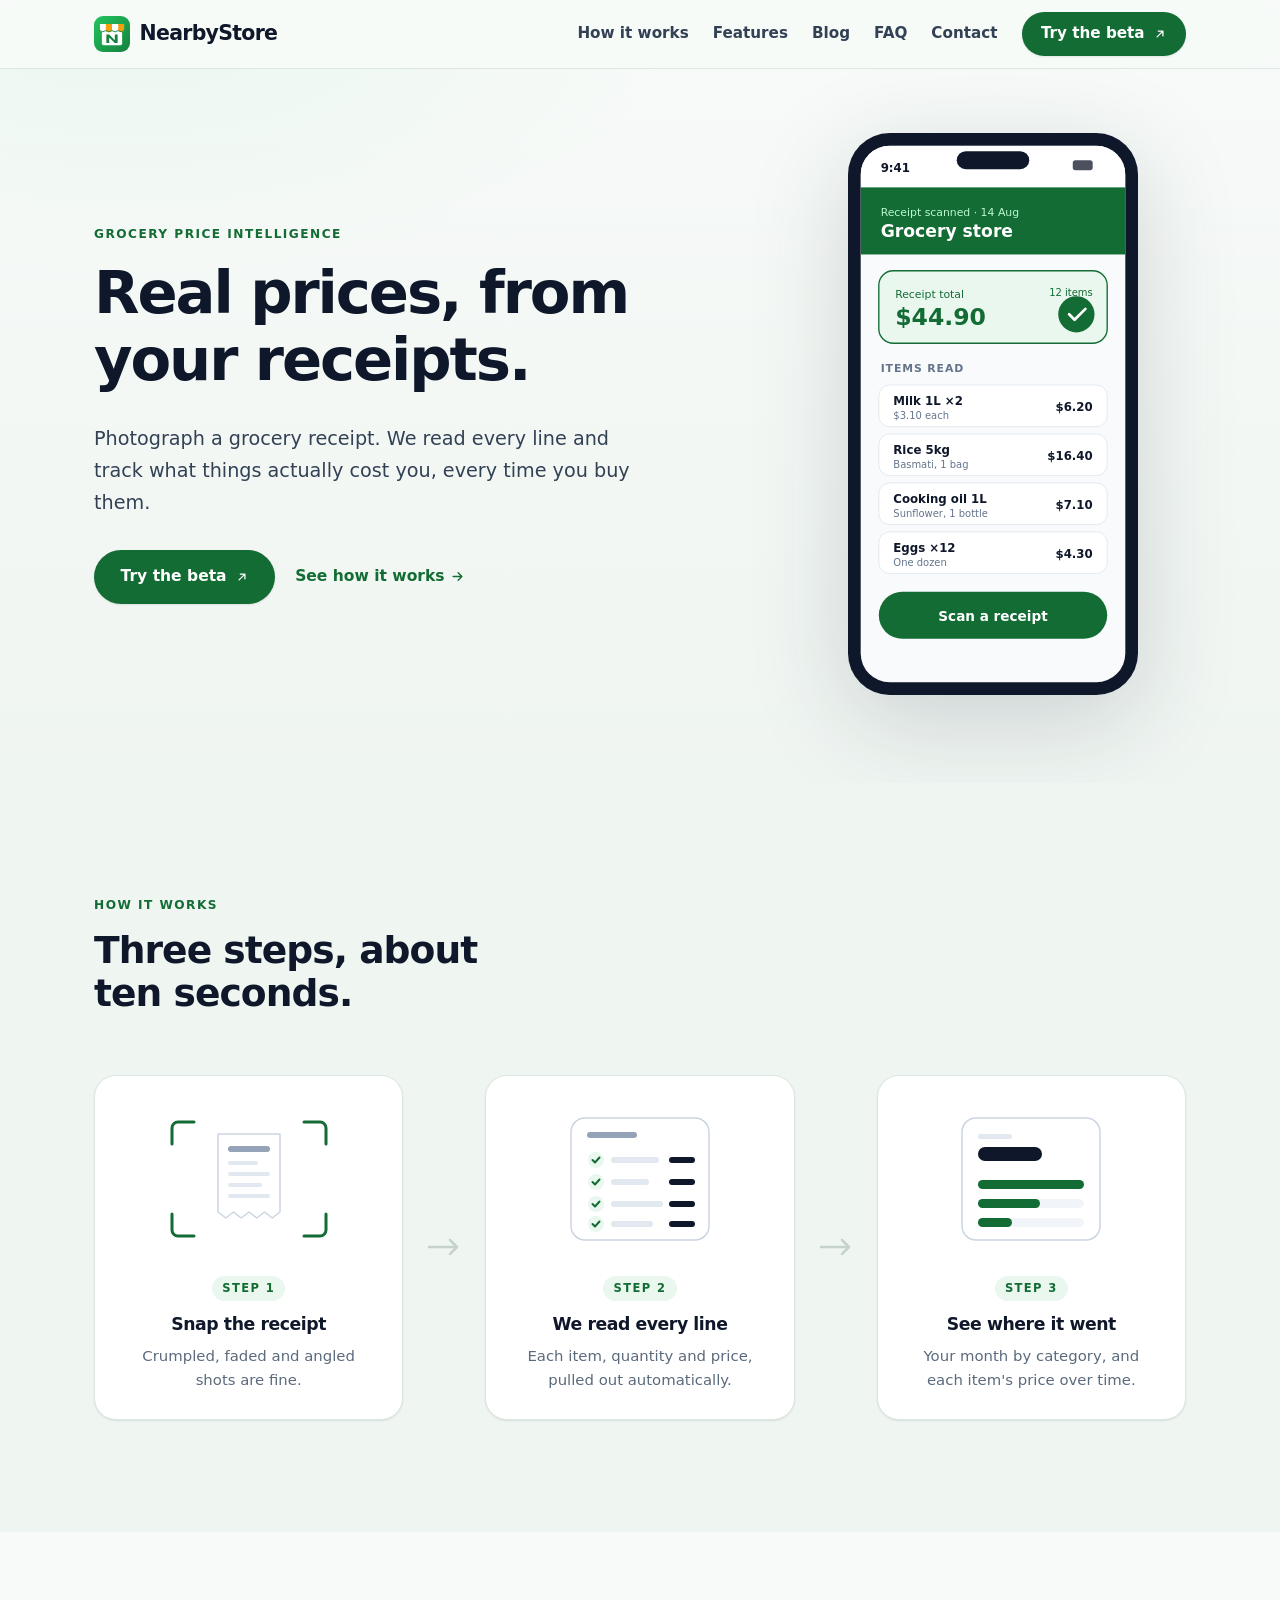
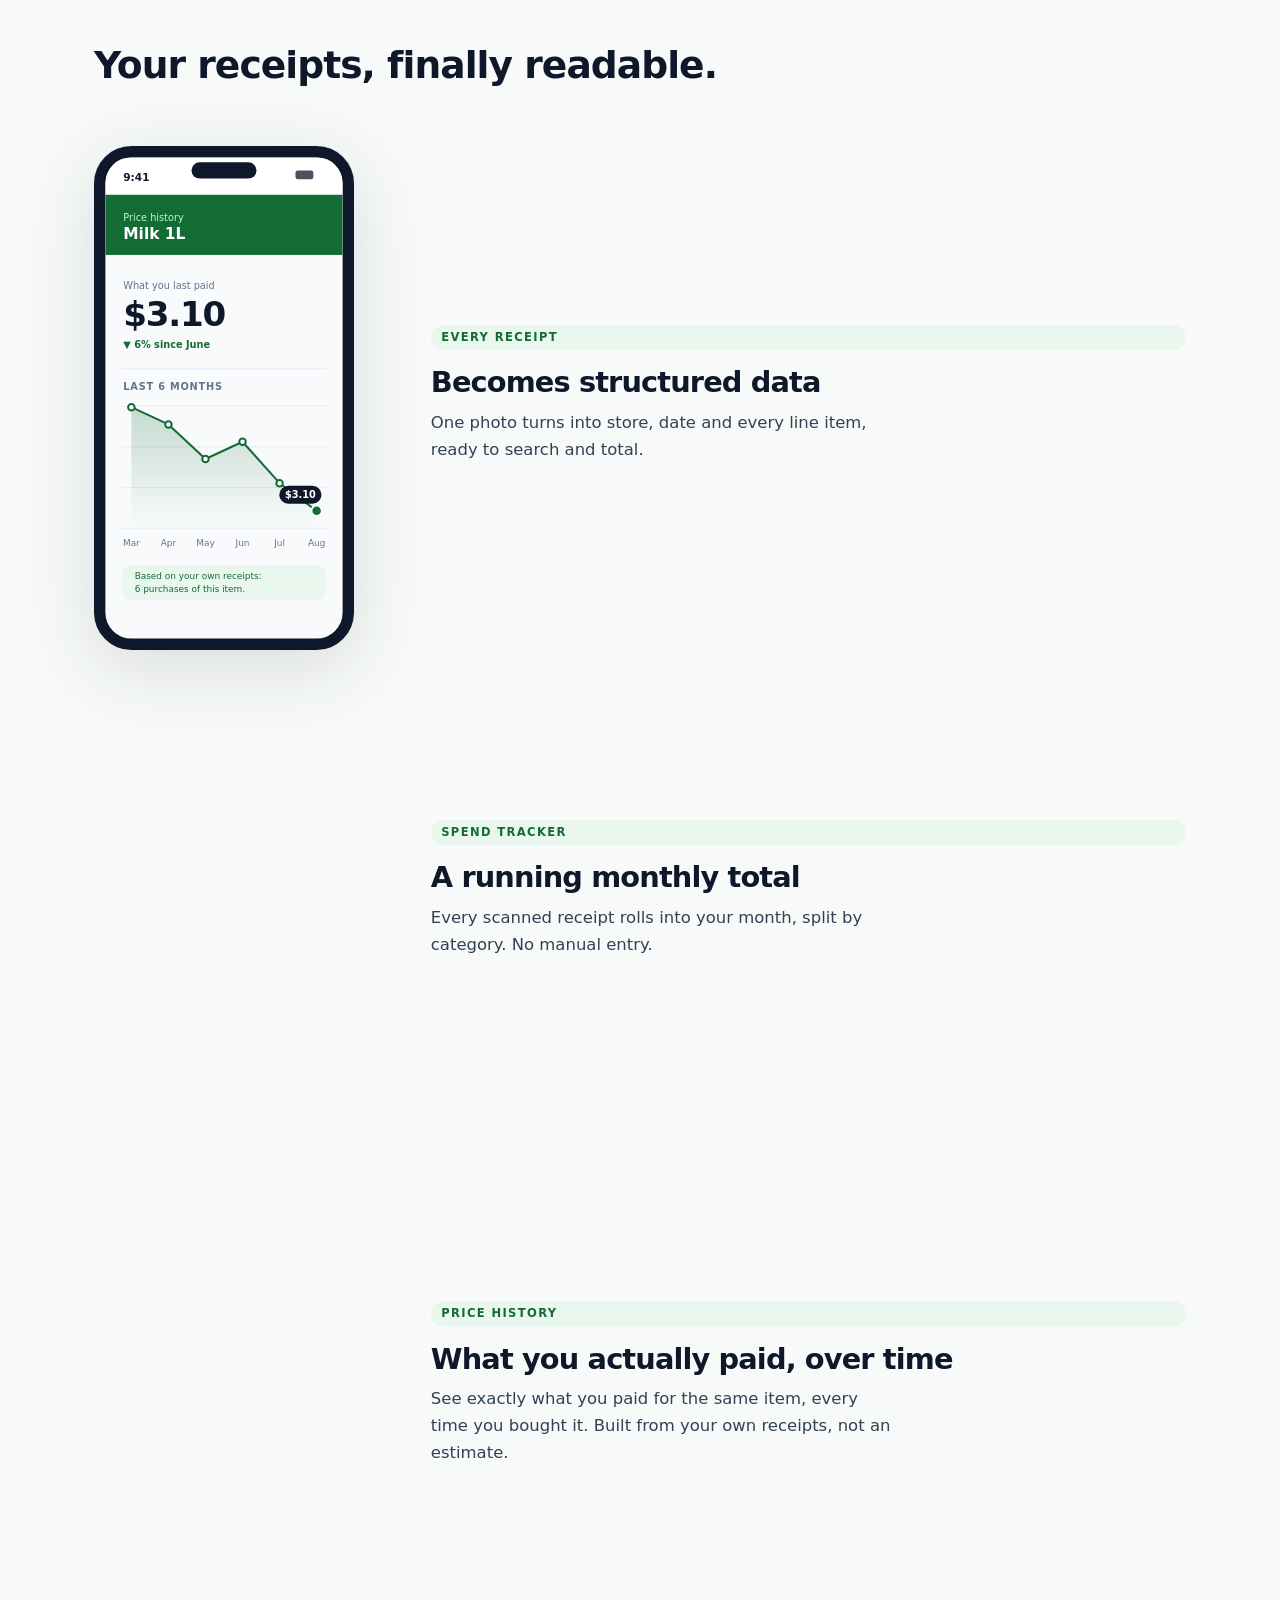
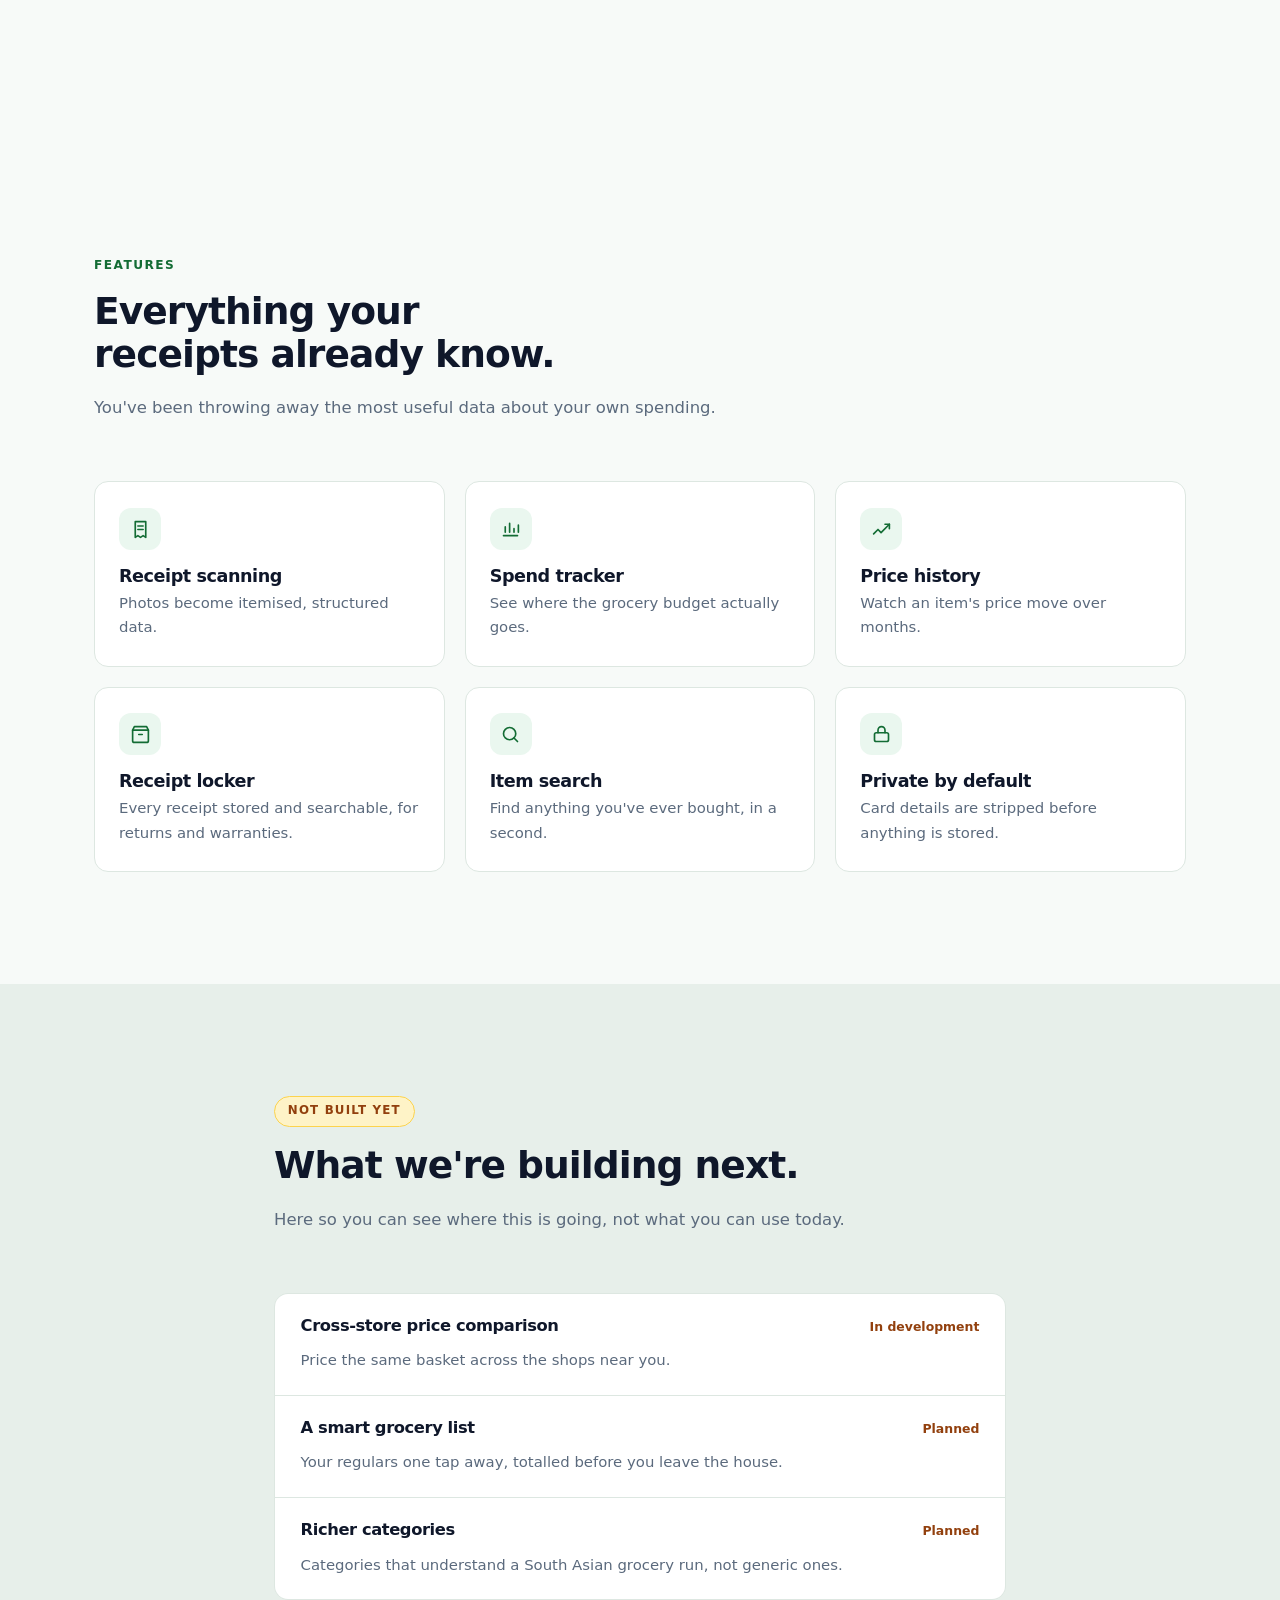
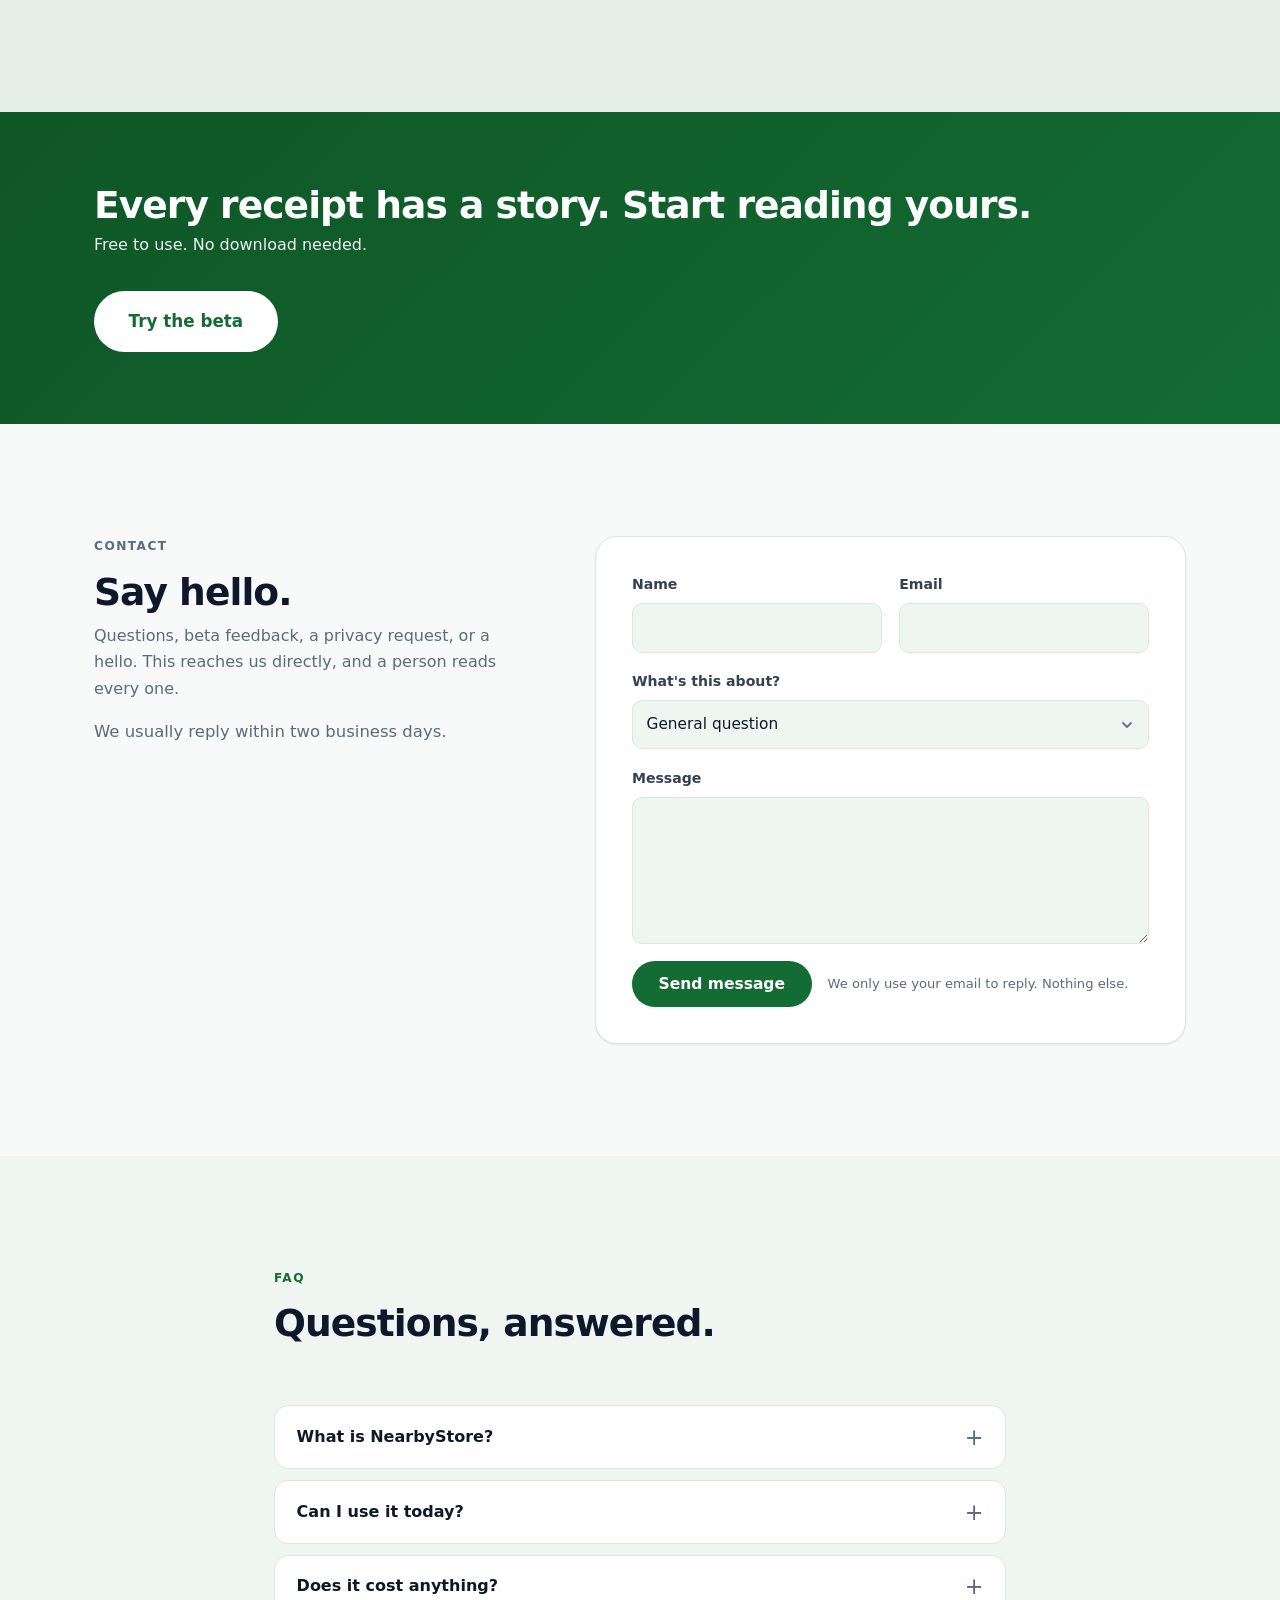
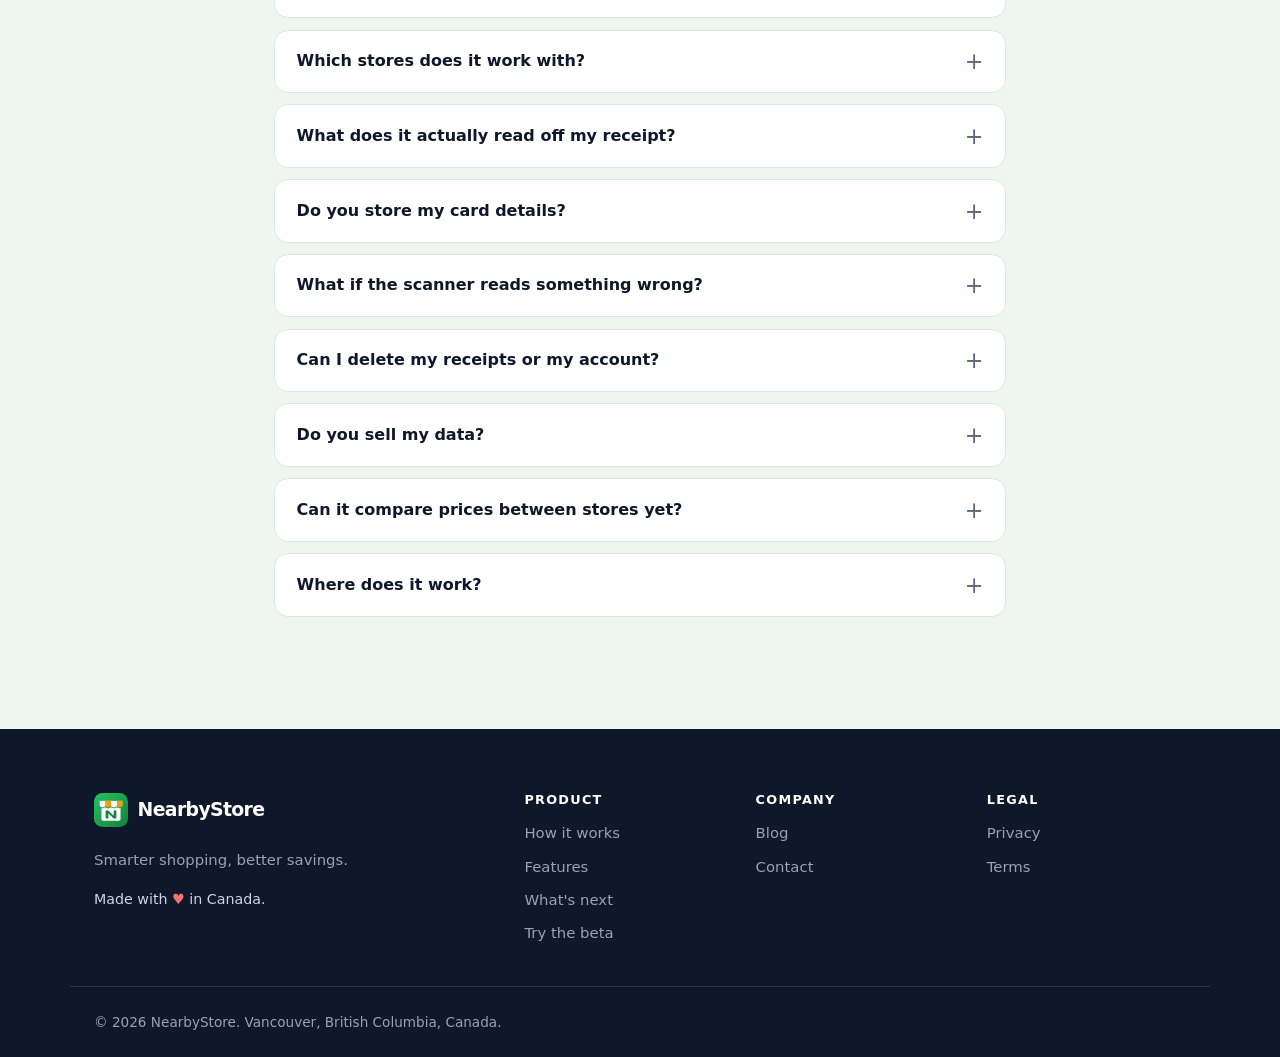
==== index.html @ 083a427d "Pin one screen while captions scroll; refresh copy The showcase section now keeps a single phone scr" ====
<!doctype html>
<html lang="en">
<head>
  <meta charset="utf-8" />
  <meta name="viewport" content="width=device-width, initial-scale=1" />
  <script>document.documentElement.classList.add('js');</script>

  <title>NearbyStore | Stop guessing where your money goes</title>
  <meta name="description" content="Photograph a grocery receipt. NearbyStore reads every line item, tracks what you spend each month, and shows how prices move on the things you buy regularly." />
  <link rel="canonical" href="https://nearbystore.ca/" />
  <meta name="theme-color" content="#136c34" />

  <link rel="icon" href="assets/logo.svg" type="image/svg+xml" />
  <link rel="icon" href="assets/favicon-32.png" sizes="32x32" type="image/png" />
  <link rel="apple-touch-icon" href="assets/apple-touch-icon.png" />

  <meta property="og:site_name" content="NearbyStore" />
  <meta property="og:title" content="NearbyStore | Stop guessing where your money goes" />
  <meta property="og:description" content="Photograph a grocery receipt. NearbyStore reads every line item, tracks what you spend each month, and shows how prices move on the things you buy regularly." />
  <meta property="og:type" content="website" />
  <meta property="og:url" content="https://nearbystore.ca/" />
  <meta property="og:image" content="https://nearbystore.ca/assets/og-image.png" />
  <meta property="og:image:width" content="1200" />
  <meta property="og:image:height" content="630" />
  <meta name="twitter:card" content="summary_large_image" />

  <link rel="stylesheet" href="styles.css" />
  <script src="script.js" defer></script>
</head>
<body>
  <a class="skip-link" href="#main">Skip to content</a>

  <!-- ============ HEADER ============ -->
  <header class="site-header" id="top">
    <div class="wrap header-inner">
      <a class="brand" href="/" aria-label="NearbyStore home">
        <img src="assets/logo.svg" alt="" width="36" height="36" />
        <span class="brand-name">NearbyStore</span>
      </a>

      <button class="nav-toggle" aria-expanded="false" aria-controls="site-nav" aria-label="Open menu">
        <span class="nav-toggle-bar"></span>
        <span class="nav-toggle-bar"></span>
        <span class="nav-toggle-bar"></span>
      </button>

      <nav class="site-nav" id="site-nav" aria-label="Main">
        <a href="#how">How it works</a>
        <a href="#features">Features</a>
        <a href="blog/">Blog</a>
        <a href="#faq">FAQ</a>
        <a href="#contact">Contact</a>
        <a class="btn btn-sm btn-primary nav-cta" href="https://app.nearbystore.ca/" target="_blank" rel="noopener">
          Try the beta
          <svg viewBox="0 0 24 24" aria-hidden="true" width="14" height="14"><path fill="none" stroke="currentColor" stroke-width="2.2" stroke-linecap="round" stroke-linejoin="round" d="M7 17 17 7M9 7h8v8"/></svg>
        </a>
      </nav>
    </div>
  </header>

  <main id="main">

    <!-- ============ HERO ============ -->
    <section class="hero">
      <div class="wrap hero-inner">
        <div class="hero-copy reveal">
          <p class="eyebrow">Grocery price intelligence</p>
          <h1>Real prices, from your receipts.</h1>
          <p class="lede">
            Photograph a grocery receipt. We read every line and track what
            things actually cost you, every time you buy them.
          </p>

          <div class="hero-actions">
            <a class="btn btn-primary" href="https://app.nearbystore.ca/" target="_blank" rel="noopener">
              Try the beta
              <svg viewBox="0 0 24 24" aria-hidden="true" width="14" height="14"><path fill="none" stroke="currentColor" stroke-width="2.2" stroke-linecap="round" stroke-linejoin="round" d="M7 17 17 7M9 7h8v8"/></svg>
            </a>
            <a class="link-arrow" href="#how">
              See how it works
              <svg viewBox="0 0 24 24" aria-hidden="true" width="15" height="15"><path fill="none" stroke="currentColor" stroke-width="2.2" stroke-linecap="round" stroke-linejoin="round" d="M5 12h14m-6-6 6 6-6 6"/></svg>
            </a>
          </div>
        </div>

        <div class="hero-art reveal">
          <img src="assets/app-preview.svg" alt="The NearbyStore app showing a scanned receipt broken into individual line items" width="320" height="620" />
        </div>
      </div>
    </section>

    <!-- ============ HOW IT WORKS: visual flow ============
         The diagram is decorative; the same three steps are repeated as a
         real list beneath it so nothing is locked inside the SVG. -->
    <section class="how" id="how" aria-labelledby="how-title">
      <div class="wrap">
        <div class="section-head reveal">
          <p class="eyebrow">How it works</p>
          <h2 id="how-title">Three steps, about ten seconds.</h2>
        </div>

        <div class="flow reveal">
          <div class="flow-stage">
            <div class="flow-figure">
              <svg viewBox="0 0 190 150" aria-hidden="true">
                <!-- camera viewfinder brackets -->
                <g fill="none" stroke="#136c34" stroke-width="3" stroke-linecap="round">
                  <path d="M18 40V24a6 6 0 0 1 6-6h16"/>
                  <path d="M150 18h16a6 6 0 0 1 6 6v16"/>
                  <path d="M172 110v16a6 6 0 0 1-6 6h-16"/>
                  <path d="M40 132H24a6 6 0 0 1-6-6v-16"/>
                </g>
                <!-- receipt slip with a torn bottom edge -->
                <path d="M64 30h62v78l-7.75 6-7.75-6-7.75 6-7.75-6-7.75 6-7.75-6-7.75 6-7.75-6z"
                      fill="#fff" stroke="#cbd5e1" stroke-width="1.5" stroke-linejoin="round"/>
                <rect x="74" y="42" width="42" height="6" rx="3" fill="#94a3b8"/>
                <g fill="#e2e8f0">
                  <rect x="74" y="57" width="30" height="4" rx="2"/>
                  <rect x="74" y="68" width="42" height="4" rx="2"/>
                  <rect x="74" y="79" width="34" height="4" rx="2"/>
                  <rect x="74" y="90" width="42" height="4" rx="2"/>
                </g>
              </svg>
            </div>
            <span class="flow-step">Step 1</span>
            <h3>Snap the receipt</h3>
            <p>Crumpled, faded and angled shots are fine.</p>
          </div>

          <div class="flow-arrow" aria-hidden="true">
            <svg viewBox="0 0 34 20"><path d="M2 10h28m-7-7 7 7-7 7" fill="none" stroke="currentColor" stroke-width="2.5" stroke-linecap="round" stroke-linejoin="round"/></svg>
          </div>

          <div class="flow-stage">
            <div class="flow-figure">
              <svg viewBox="0 0 190 150" aria-hidden="true">
                <rect x="26" y="14" width="138" height="122" rx="14" fill="#fff" stroke="#cbd5e1" stroke-width="1.5"/>
                <rect x="42" y="28" width="50" height="6" rx="3" fill="#94a3b8"/>
                <g>
                  <circle cx="51" cy="56" r="8" fill="#eaf7ef"/>
                  <path d="M47.5 56l2.5 2.5 4.5-5" fill="none" stroke="#136c34" stroke-width="2" stroke-linecap="round" stroke-linejoin="round"/>
                  <rect x="66" y="53" width="48" height="6" rx="3" fill="#e2e8f0"/>
                  <rect x="124" y="53" width="26" height="6" rx="3" fill="#0f172a"/>

                  <circle cx="51" cy="78" r="8" fill="#eaf7ef"/>
                  <path d="M47.5 78l2.5 2.5 4.5-5" fill="none" stroke="#136c34" stroke-width="2" stroke-linecap="round" stroke-linejoin="round"/>
                  <rect x="66" y="75" width="38" height="6" rx="3" fill="#e2e8f0"/>
                  <rect x="124" y="75" width="26" height="6" rx="3" fill="#0f172a"/>

                  <circle cx="51" cy="100" r="8" fill="#eaf7ef"/>
                  <path d="M47.5 100l2.5 2.5 4.5-5" fill="none" stroke="#136c34" stroke-width="2" stroke-linecap="round" stroke-linejoin="round"/>
                  <rect x="66" y="97" width="52" height="6" rx="3" fill="#e2e8f0"/>
                  <rect x="124" y="97" width="26" height="6" rx="3" fill="#0f172a"/>

                  <circle cx="51" cy="120" r="8" fill="#eaf7ef"/>
                  <path d="M47.5 120l2.5 2.5 4.5-5" fill="none" stroke="#136c34" stroke-width="2" stroke-linecap="round" stroke-linejoin="round"/>
                  <rect x="66" y="117" width="42" height="6" rx="3" fill="#e2e8f0"/>
                  <rect x="124" y="117" width="26" height="6" rx="3" fill="#0f172a"/>
                </g>
              </svg>
            </div>
            <span class="flow-step">Step 2</span>
            <h3>We read every line</h3>
            <p>Each item, quantity and price, pulled out automatically.</p>
          </div>

          <div class="flow-arrow" aria-hidden="true">
            <svg viewBox="0 0 34 20"><path d="M2 10h28m-7-7 7 7-7 7" fill="none" stroke="currentColor" stroke-width="2.5" stroke-linecap="round" stroke-linejoin="round"/></svg>
          </div>

          <div class="flow-stage">
            <div class="flow-figure">
              <svg viewBox="0 0 190 150" aria-hidden="true">
                <rect x="26" y="14" width="138" height="122" rx="14" fill="#fff" stroke="#cbd5e1" stroke-width="1.5"/>
                <rect x="42" y="30" width="34" height="5" rx="2.5" fill="#e2e8f0"/>
                <rect x="42" y="43" width="64" height="14" rx="7" fill="#0f172a"/>
                <g>
                  <rect x="42" y="76" width="106" height="9" rx="4.5" fill="#f1f5f9"/>
                  <rect x="42" y="76" width="106" height="9" rx="4.5" fill="#136c34"/>
                  <rect x="42" y="95" width="106" height="9" rx="4.5" fill="#f1f5f9"/>
                  <rect x="42" y="95" width="62" height="9" rx="4.5" fill="#136c34"/>
                  <rect x="42" y="114" width="106" height="9" rx="4.5" fill="#f1f5f9"/>
                  <rect x="42" y="114" width="34" height="9" rx="4.5" fill="#136c34"/>
                </g>
              </svg>
            </div>
            <span class="flow-step">Step 3</span>
            <h3>See where it went</h3>
            <p>Your month by category, and each item's price over time.</p>
          </div>
        </div>
      </div>
    </section>

    <!-- ============ SHOWCASE: pinned-screen scroll ============
         What the app does today. Anything not yet built lives in
         "What we're building next", never here. -->
    <section class="showcase" aria-labelledby="showcase-title">
      <div class="wrap">
        <div class="section-head reveal">
          <h2 id="showcase-title">Your receipts, finally readable.</h2>
        </div>

        <!-- One screen stays pinned (left on desktop, top on mobile — never
             alternating sides) while these three captions scroll past it;
             script.js crossfades the matching image in .showcase-frame as
             each step crosses the middle of the viewport. That frame is
             purely decorative duplication (aria-hidden, images empty-alt)
             and stays display:none until JS proves it can run the
             crossfade — every image's real, accessible copy lives inline
             in its own .showcase-step below, so the section is complete
             on its own with no script at all. -->
        <div class="showcase-scroller">
          <div class="showcase-sticky" aria-hidden="true">
            <div class="showcase-frame">
              <img class="showcase-img is-active" data-key="scan" src="assets/app-preview.svg" alt="" width="320" height="620" />
              <img class="showcase-img" data-key="spend" src="assets/spend-tracker.svg" alt="" width="320" height="620" />
              <img class="showcase-img" data-key="price" src="assets/price-history.svg" alt="" width="320" height="620" />
            </div>
          </div>

          <div class="showcase-steps">
            <div class="showcase-step reveal" data-key="scan">
              <img class="showcase-step-img" src="assets/app-preview.svg" alt="The NearbyStore app showing a scanned receipt broken into individual line items" width="320" height="620" />
              <span class="flow-step">Every receipt</span>
              <h3>Becomes structured data</h3>
              <p>One photo turns into store, date and every line item, ready to search and total.</p>
            </div>
            <div class="showcase-step reveal" data-key="spend">
              <img class="showcase-step-img" src="assets/spend-tracker.svg" alt="The spend tracker screen showing a monthly total broken down by category" width="320" height="620" />
              <span class="flow-step">Spend tracker</span>
              <h3>A running monthly total</h3>
              <p>Every scanned receipt rolls into your month, split by category. No manual entry.</p>
            </div>
            <div class="showcase-step reveal" data-key="price">
              <img class="showcase-step-img" src="assets/price-history.svg" alt="The price history screen showing what one item has cost over the last six months" width="320" height="620" />
              <span class="flow-step">Price history</span>
              <h3>What you actually paid, over time</h3>
              <p>See exactly what you paid for the same item, every time you bought it. Built from your own receipts, not an estimate.</p>
            </div>
          </div>
        </div>
      </div>
    </section>

    <!-- ============ FEATURES ============ -->
    <section class="features" id="features" aria-labelledby="features-title">
      <div class="wrap">
        <div class="section-head reveal">
          <p class="eyebrow">Features</p>
          <h2 id="features-title">Everything your receipts already know.</h2>
          <p class="section-sub">You've been throwing away the most useful data about your own spending.</p>
        </div>

        <div class="feature-grid">
          <article class="feature reveal">
            <div class="feature-icon" aria-hidden="true">
              <svg viewBox="0 0 24 24" fill="none" stroke="currentColor" stroke-width="1.9" stroke-linecap="round" stroke-linejoin="round"><path d="M6 3h12v18l-3-2-3 2-3-2-3 2z"/><path d="M9 8h6M9 12h6"/></svg>
            </div>
            <h3>Receipt scanning</h3>
            <p>Photos become itemised, structured data.</p>
          </article>

          <article class="feature reveal">
            <div class="feature-icon" aria-hidden="true">
              <svg viewBox="0 0 24 24" fill="none" stroke="currentColor" stroke-width="1.9" stroke-linecap="round" stroke-linejoin="round"><path d="M4 19h16M6 15V9M11 15V5M16 15v-4M21 15v-8"/></svg>
            </div>
            <h3>Spend tracker</h3>
            <p>See where the grocery budget actually goes.</p>
          </article>

          <article class="feature reveal">
            <div class="feature-icon" aria-hidden="true">
              <svg viewBox="0 0 24 24" fill="none" stroke="currentColor" stroke-width="1.9" stroke-linecap="round" stroke-linejoin="round"><path d="M3 17l5-5 3.5 3.5L21 6"/><path d="M16 6h5v5"/></svg>
            </div>
            <h3>Price history</h3>
            <p>Watch an item's price move over months.</p>
          </article>

          <article class="feature reveal">
            <div class="feature-icon" aria-hidden="true">
              <svg viewBox="0 0 24 24" fill="none" stroke="currentColor" stroke-width="1.9" stroke-linecap="round" stroke-linejoin="round"><path d="M3 7h18v12a2 2 0 0 1-2 2H5a2 2 0 0 1-2-2z"/><path d="M3 7l2-4h14l2 4M10 12h4"/></svg>
            </div>
            <h3>Receipt locker</h3>
            <p>Every receipt stored and searchable, for returns and warranties.</p>
          </article>

          <article class="feature reveal">
            <div class="feature-icon" aria-hidden="true">
              <svg viewBox="0 0 24 24" fill="none" stroke="currentColor" stroke-width="1.9" stroke-linecap="round" stroke-linejoin="round"><circle cx="11" cy="11" r="7"/><path d="m20 20-4-4"/></svg>
            </div>
            <h3>Item search</h3>
            <p>Find anything you've ever bought, in a second.</p>
          </article>

          <article class="feature reveal">
            <div class="feature-icon" aria-hidden="true">
              <svg viewBox="0 0 24 24" fill="none" stroke="currentColor" stroke-width="1.9" stroke-linecap="round" stroke-linejoin="round"><rect x="4" y="10" width="16" height="10" rx="2"/><path d="M8 10V7a4 4 0 0 1 8 0v3"/></svg>
            </div>
            <h3>Private by default</h3>
            <p>Card details are stripped before anything is stored.</p>
          </article>
        </div>
      </div>
    </section>

    <!-- ============ WHAT'S NEXT ============
         Not-yet-built work lives here and only here, explicitly tagged. -->
    <section class="next" id="next" aria-labelledby="next-title">
      <div class="wrap wrap-narrow">
        <div class="section-head reveal">
          <p class="next-tag">Not built yet</p>
          <h2 id="next-title">What we're building next.</h2>
          <p class="section-sub">Here so you can see where this is going, not what you can use today.</p>
        </div>

        <ul class="next-list reveal">
          <li>
            <h3>Cross-store price comparison</h3>
            <span class="next-when">In development</span>
            <p>Price the same basket across the shops near you.</p>
          </li>
          <li>
            <h3>A smart grocery list</h3>
            <span class="next-when">Planned</span>
            <p>Your regulars one tap away, totalled before you leave the house.</p>
          </li>
          <li>
            <h3>Richer categories</h3>
            <span class="next-when">Planned</span>
            <p>Categories that understand a South Asian grocery run, not generic ones.</p>
          </li>
        </ul>
      </div>
    </section>

    <!-- ============ CTA BAND ============ -->
    <section class="cta-band">
      <div class="wrap cta-inner reveal">
        <div>
          <h2>Every receipt has a story. Start reading yours.</h2>
          <p>Free to use. No download needed.</p>
        </div>
        <a class="btn btn-lg btn-invert" href="https://app.nearbystore.ca/" target="_blank" rel="noopener">Try the beta</a>
      </div>
    </section>

    <!-- ============ CONTACT ============
         A plain browser form POST to FormSubmit, which emails omkarvsaudagar@gmail.com
         and then redirects to /thanks.html on our own domain. Deliberately NOT
         an in-page fetch: these endpoints send no CORS headers, so a fetch is
         unreadable from the browser even when the message is delivered, which
         would show a false failure. script.js adds inline validation on top. -->
    <section class="contact" id="contact" aria-labelledby="contact-title">
      <div class="wrap contact-inner">
        <div class="contact-aside reveal">
          <p class="eyebrow">Contact</p>
          <h2 id="contact-title">Say hello.</h2>
          <p>
            Questions, beta feedback, a privacy request, or a hello. This reaches
            us directly, and a person reads every one.
          </p>
          <p class="section-sub">We usually reply within two business days.</p>
        </div>

        <form class="contact-form reveal" id="contact-form"
              action="https://formsubmit.co/omkarvsaudagar@gmail.com" method="POST">
          <!-- The destination address is the endpoint itself, so where mail
               goes is visible and verifiable rather than hidden inside a key. -->
          <input type="hidden" name="_subject" value="New message from nearbystore.ca" />
          <!-- Where FormSubmit sends the visitor once the message is accepted. -->
          <input type="hidden" name="_next" value="https://nearbystore.ca/thanks.html" />
          <input type="hidden" name="_template" value="table" />
          <input type="hidden" name="_captcha" value="false" />
          <!-- Honeypot: bots fill it, humans never see it. -->
          <input type="text" name="_honey" tabindex="-1" autocomplete="off" style="display:none" aria-hidden="true" />

          <div class="field-row">
            <div class="field">
              <label for="cf-name">Name</label>
              <input type="text" id="cf-name" name="name" autocomplete="name" required />
              <p class="field-error" id="cf-name-error"></p>
            </div>
            <div class="field">
              <label for="cf-email">Email</label>
              <input type="email" id="cf-email" name="email" autocomplete="email" required />
              <p class="field-error" id="cf-email-error"></p>
            </div>
          </div>

          <div class="field">
            <label for="cf-topic">What's this about?</label>
            <select id="cf-topic" name="topic">
              <option>General question</option>
              <option>Beta feedback</option>
              <option>Privacy or data request</option>
              <option>Partnership</option>
            </select>
          </div>

          <div class="field">
            <label for="cf-message">Message</label>
            <textarea id="cf-message" name="message" rows="5" required></textarea>
            <p class="field-error" id="cf-message-error"></p>
          </div>

          <div class="form-foot">
            <button class="btn btn-primary" type="submit">Send message</button>
            <p class="form-fineprint">We only use your email to reply. Nothing else.</p>
          </div>
          <p class="form-status" role="status" aria-live="polite"></p>
        </form>
      </div>
    </section>

    <!-- ============ FAQ ============ -->
    <section class="faq" id="faq" aria-labelledby="faq-title">
      <div class="wrap wrap-narrow">
        <div class="section-head reveal">
          <p class="eyebrow">FAQ</p>
          <h2 id="faq-title">Questions, answered.</h2>
        </div>

        <div class="faq-list">
          <details class="reveal">
            <summary>What is NearbyStore?</summary>
            <p>A grocery receipt app. You photograph a receipt, it reads every line item, and it turns your own shopping history into a monthly spending picture and a price record for the things you buy again and again.</p>
          </details>
          <details class="reveal">
            <summary>Can I use it today?</summary>
            <p>Yes. The beta runs in your browser at <a href="https://app.nearbystore.ca/" target="_blank" rel="noopener">app.nearbystore.ca</a>, so there is nothing to install. The iOS and Android apps are still in development and have not been published to either store.</p>
          </details>
          <details class="reveal">
            <summary>Does it cost anything?</summary>
            <p>Yes, it's free to use. Scanning receipts and tracking your spending doesn't cost anything today. We haven't set pricing for the future, and if that ever changes, we'll tell existing users well before it happens.</p>
          </details>
          <details class="reveal">
            <summary>Which stores does it work with?</summary>
            <p>Any store that prints a receipt. The scanner reads the paper, so it doesn't depend on a partnership, a loyalty card, or a store integration.</p>
          </details>
          <details class="reveal">
            <summary>What does it actually read off my receipt?</summary>
            <p>The store, the date, and each line item: description, quantity, unit price and line total, plus the receipt totals. That is what makes spending categories and price history possible.</p>
          </details>
          <details class="reveal">
            <summary>Do you store my card details?</summary>
            <p>No. Card numbers, masked card numbers, authorization codes, RRNs, terminal IDs and cardholder names are detected and removed before anything is saved.</p>
            <p>That check is plain pattern-matching plus a Luhn checksum, run separately from the AI that reads the receipt, so it doesn't depend on a model getting it right. See the <a href="privacy.html">privacy policy</a> for the full list.</p>
          </details>
          <details class="reveal">
            <summary>What if the scanner reads something wrong?</summary>
            <p>You can correct any line item yourself, and low-confidence reads are flagged for review before they affect your totals or price history.</p>
          </details>
          <details class="reveal">
            <summary>Can I delete my receipts or my account?</summary>
            <p>Yes, both, at any time. Deleting a receipt removes its image and the line items taken from it. See <a href="privacy.html">your rights</a> in the privacy policy, or <a href="#contact">send us a request</a>.</p>
          </details>
          <details class="reveal">
            <summary>Do you sell my data?</summary>
            <p>No. We do not sell personal information, and we do not share your receipts with retailers, advertisers or data brokers. The <a href="privacy.html">privacy policy</a> says so in binding terms.</p>
          </details>
          <details class="reveal">
            <summary>Can it compare prices between stores yet?</summary>
            <p>Not yet. It is the next thing we are building. Today the price history you see is built from your own receipts, at the stores you actually shopped at.</p>
          </details>
          <details class="reveal">
            <summary>Where does it work?</summary>
            <p>It is built for Canada first, and tuned for South Asian grocery shopping in particular: the brands, the bulk sizes and the independent shops that generic budgeting apps file under "Other".</p>
          </details>
        </div>
      </div>
    </section>
  </main>

  <!-- ============ FOOTER ============ -->
  <footer class="site-footer">
    <div class="wrap footer-inner">
      <div class="footer-brand">
        <a class="brand" href="/">
          <img src="assets/logo.svg" alt="" width="34" height="34" />
          <span class="brand-name">NearbyStore</span>
        </a>
        <p class="footer-tag">Smarter shopping, better savings.</p>
        <p class="footer-love">Made with <span class="heart" aria-hidden="true">&hearts;</span><span class="visually-hidden">love</span> in Canada.</p>
      </div>

      <nav class="footer-col" aria-labelledby="foot-product">
        <h2 id="foot-product">Product</h2>
        <a href="#how">How it works</a>
        <a href="#features">Features</a>
        <a href="#next">What's next</a>
        <a href="https://app.nearbystore.ca/" target="_blank" rel="noopener">Try the beta</a>
      </nav>

      <nav class="footer-col" aria-labelledby="foot-company">
        <h2 id="foot-company">Company</h2>
        <a href="blog/">Blog</a>
        <a href="#contact">Contact</a>
      </nav>

      <nav class="footer-col" aria-labelledby="foot-legal">
        <h2 id="foot-legal">Legal</h2>
        <a href="privacy.html">Privacy</a>
        <a href="terms.html">Terms</a>
      </nav>
    </div>

    <div class="wrap footer-bottom">
      <p>&copy; <span id="year">2026</span> NearbyStore. Vancouver, British Columbia, Canada.</p>
    </div>
  </footer>

  <script type="application/ld+json">
  {
    "@context": "https://schema.org",
    "@graph": [
      {
        "@type": "Organization",
        "@id": "https://nearbystore.ca/#org",
        "name": "NearbyStore",
        "url": "https://nearbystore.ca/",
        "logo": "https://nearbystore.ca/assets/og-image.png",
        "slogan": "Smarter shopping, better savings.",
        "address": {
          "@type": "PostalAddress",
          "addressLocality": "Vancouver",
          "addressRegion": "BC",
          "addressCountry": "CA"
        }
      },
      {
        "@type": "WebSite",
        "@id": "https://nearbystore.ca/#website",
        "url": "https://nearbystore.ca/",
        "name": "NearbyStore",
        "publisher": { "@id": "https://nearbystore.ca/#org" }
      },
      {
        "@type": "SoftwareApplication",
        "name": "NearbyStore",
        "applicationCategory": "FinanceApplication",
        "operatingSystem": "Web browser",
        "url": "https://app.nearbystore.ca/",
        "description": "Photograph a grocery receipt. NearbyStore reads every line item, tracks what you spend each month, and shows how prices move on the things you buy regularly.",
        "publisher": { "@id": "https://nearbystore.ca/#org" },
        "offers": { "@type": "Offer", "price": "0", "priceCurrency": "CAD" }
      },
      {
        "@type": "FAQPage",
        "mainEntity": [
          { "@type": "Question", "name": "What is NearbyStore?", "acceptedAnswer": { "@type": "Answer", "text": "A grocery receipt app. You photograph a receipt, it reads every line item, and it turns your own shopping history into a monthly spending picture and a price record for the things you buy again and again." } },
          { "@type": "Question", "name": "Can I use it today?", "acceptedAnswer": { "@type": "Answer", "text": "Yes. The beta runs in your browser at app.nearbystore.ca, so there is nothing to install. The iOS and Android apps are still in development and have not been published to either store." } },
          { "@type": "Question", "name": "Does it cost anything?", "acceptedAnswer": { "@type": "Answer", "text": "Yes, it's free to use. We haven't set pricing for the future, and if that ever changes, we'll tell existing users well before it happens." } },
          { "@type": "Question", "name": "Which stores does it work with?", "acceptedAnswer": { "@type": "Answer", "text": "Any store that prints a receipt. The scanner reads the paper, so it doesn't depend on a partnership, a loyalty card, or a store integration." } },
          { "@type": "Question", "name": "What does it actually read off my receipt?", "acceptedAnswer": { "@type": "Answer", "text": "The store, the date, and each line item: description, quantity, unit price and line total, plus the receipt totals." } },
          { "@type": "Question", "name": "Do you store my card details?", "acceptedAnswer": { "@type": "Answer", "text": "No. Card numbers, masked card numbers, authorization codes, RRNs, terminal IDs and cardholder names are detected and removed before anything is saved. That check is plain pattern-matching plus a Luhn checksum, run separately from the AI that reads the receipt." } },
          { "@type": "Question", "name": "What if the scanner reads something wrong?", "acceptedAnswer": { "@type": "Answer", "text": "You can correct any line item yourself, and low-confidence reads are flagged for review before they affect your totals or price history." } },
          { "@type": "Question", "name": "Can I delete my receipts or my account?", "acceptedAnswer": { "@type": "Answer", "text": "Yes, both, at any time. Deleting a receipt removes its image and the line items taken from it." } },
          { "@type": "Question", "name": "Do you sell my data?", "acceptedAnswer": { "@type": "Answer", "text": "No. We do not sell personal information, and we do not share your receipts with retailers, advertisers or data brokers." } },
          { "@type": "Question", "name": "Can it compare prices between stores yet?", "acceptedAnswer": { "@type": "Answer", "text": "Not yet. It is the next thing we are building. Today the price history you see is built from your own receipts, at the stores you actually shopped at." } },
          { "@type": "Question", "name": "Where does it work?", "acceptedAnswer": { "@type": "Answer", "text": "It is built for Canada first, and tuned for South Asian grocery shopping in particular." } }
        ]
      }
    ]
  }
  </script>
</body>
</html>
---- styles.css ----
/* =========================================================
   NearbyStore — marketing site
   Static, light theme, no build step, no external requests.
   Every colour, radius and rhythm value is a custom property
   in the :root block below; change it there and the whole
   site follows.
   ========================================================= */

:root {
  /* brand */
  --brand:        #16a34a;   /* decorative fills only, never behind text */
  --brand-dark:   #136c34;   /* text- and button-safe: >=4.5:1 on every surface */
  --brand-darker: #0f5626;   /* pressed / hover state */
  --brand-tint:   #eaf7ef;
  --accent:       #f59e0b;

  /* text */
  --ink:          #0f172a;
  --ink-soft:     #334155;
  --muted:        #5b6a7d;   /* darkened to clear 4.5:1 on --surface-2 */
  --ink-invert:   #94a3b8;   /* muted text on the dark footer */
  --footer-ink:   #cbd5e1;

  /* Surfaces. The page ground is a soft green-tinted neutral rather than
     pure white, so it sits under the brand green instead of fighting it.
     Cards stay #fff and read as a lifted layer against it. */
  --bg:           #f7faf8;   /* page ground */
  --surface:      #eff5f1;   /* alternating section band */
  --surface-2:    #e7efea;   /* deepest band */
  --card:         #ffffff;   /* anything that should lift off the ground */
  --border:       #dde7e1;
  --line:         #c6d3cb;   /* one step stronger than --border */
  --header-bg:    rgba(247, 250, 248, .82);

  /* status */
  --warn-bg:      #fef3c7;
  --warn-ink:     #92400e;
  --warn-line:    #fcd34d;
  --danger:       #b91c1c;

  --radius:       14px;
  --radius-lg:    22px;
  --shadow-sm:    0 1px 2px rgba(15, 23, 42, .06), 0 1px 3px rgba(15, 23, 42, .04);
  --shadow-md:    0 4px 12px rgba(15, 23, 42, .07), 0 2px 4px rgba(15, 23, 42, .04);
  --shadow-lg:    0 18px 40px rgba(15, 23, 42, .12);

  --wrap:         1140px;
  /* Sticky-header height. The mobile nav drops from exactly this offset, so
     the two must stay in step — change it here only. */
  --header-h:     68px;
  /* One value drives the vertical rhythm of every section. Whitespace is
     doing the work that deleted paragraphs used to. */
  --section-y:    clamp(4.5rem, 9vw, 7rem);
  --font: ui-sans-serif, system-ui, -apple-system, "Segoe UI", Roboto,
          "Helvetica Neue", Arial, sans-serif;
}

* { box-sizing: border-box; }

html { scroll-behavior: smooth; scroll-padding-top: calc(var(--header-h) + 12px); }

body {
  margin: 0;
  font-family: var(--font);
  color: var(--ink);
  background: var(--bg);
  line-height: 1.65;
  -webkit-font-smoothing: antialiased;
  text-rendering: optimizeLegibility;
}

h1, h2, h3, h4 { line-height: 1.14; margin: 0 0 .5em; letter-spacing: -.025em; }
h1 { font-size: clamp(2.4rem, 5.2vw, 3.7rem); font-weight: 800; letter-spacing: -.035em; text-wrap: balance; }
h2 { font-size: clamp(1.7rem, 3.2vw, 2.35rem); font-weight: 780; text-wrap: balance; }
h3 { font-size: 1.1rem; font-weight: 700; }
p  { margin: 0 0 1rem; max-width: 62ch; }
a  { color: inherit; }

img, svg { max-width: 100%; height: auto; display: block; }

.wrap { width: 100%; max-width: var(--wrap); margin-inline: auto; padding-inline: 24px; }
.wrap-narrow { max-width: 780px; }

.skip-link {
  position: absolute; left: -9999px; top: 0; z-index: 100;
  background: var(--ink); color: #fff; padding: 10px 16px; border-radius: 0 0 8px 0;
}
.skip-link:focus { left: 0; }

:focus-visible { outline: 3px solid var(--brand); outline-offset: 2px; border-radius: 4px; }

.visually-hidden {
  position: absolute; width: 1px; height: 1px; margin: -1px;
  padding: 0; overflow: hidden; clip: rect(0 0 0 0); white-space: nowrap; border: 0;
}

/* ---------- buttons ---------- */
.btn {
  display: inline-flex; align-items: center; justify-content: center; gap: .5rem;
  font-weight: 650; text-decoration: none; cursor: pointer;
  border: 1px solid transparent; border-radius: 999px;
  padding: .8rem 1.6rem; font-size: .97rem; font-family: inherit;
  transition: transform .15s ease, box-shadow .15s ease, background-color .15s ease;
}
.btn-sm { padding: .55rem 1.15rem; font-size: .9rem; }
.btn-lg { padding: 1rem 2.1rem; font-size: 1.05rem; }
.btn-primary { background: var(--brand-dark); color: #fff; box-shadow: var(--shadow-sm); }
.btn-primary:hover { background: var(--brand-darker); transform: translateY(-1px); box-shadow: var(--shadow-md); }
.btn-primary[disabled] { background: var(--muted); color: #fff; cursor: progress; transform: none; box-shadow: none; }
.btn-invert { background: var(--card); color: var(--brand-dark); }
.btn-invert:hover { transform: translateY(-1px); box-shadow: var(--shadow-lg); }
.btn-ghost { background: transparent; color: var(--ink-soft); border-color: var(--border); }
.btn-ghost:hover { border-color: var(--line); color: var(--ink); background: var(--card); }

/* A plain text link that still reads as an action. */
.link-arrow {
  display: inline-flex; align-items: center; gap: .35rem;
  font-weight: 600; font-size: .97rem; color: var(--brand-dark);
  text-decoration: none; border-bottom: 1px solid transparent;
}
.link-arrow:hover { border-bottom-color: currentColor; }

/* ---------- header ---------- */
.site-header {
  position: sticky; top: 0; z-index: 50;
  background: var(--header-bg);
  backdrop-filter: saturate(180%) blur(12px);
  border-bottom: 1px solid var(--border);
}
.header-inner { display: flex; align-items: center; gap: 1rem; height: var(--header-h); }

.brand { display: inline-flex; align-items: center; gap: .6rem; text-decoration: none; font-weight: 800; }
.brand img { width: 36px; height: 36px; }
.brand-name { font-size: 1.28rem; letter-spacing: -.035em; }
.site-footer .brand img { width: 34px; height: 34px; }
.site-footer .brand-name { font-size: 1.18rem; }

.site-nav { margin-left: auto; display: flex; align-items: center; gap: 1.5rem; }
.site-nav a { text-decoration: none; color: var(--ink-soft); font-weight: 550; font-size: .95rem; white-space: nowrap; }
.site-nav a:hover { color: var(--brand-dark); }
.site-nav .nav-cta { color: #fff; }

.nav-toggle {
  margin-left: auto; display: none; flex-direction: column; gap: 5px;
  background: none; border: 0; padding: 10px; cursor: pointer;
}
.nav-toggle-bar { width: 22px; height: 2px; background: var(--ink); border-radius: 2px; transition: .2s; }
.nav-toggle[aria-expanded="true"] .nav-toggle-bar:nth-child(1) { transform: translateY(7px) rotate(45deg); }
.nav-toggle[aria-expanded="true"] .nav-toggle-bar:nth-child(2) { opacity: 0; }
.nav-toggle[aria-expanded="true"] .nav-toggle-bar:nth-child(3) { transform: translateY(-7px) rotate(-45deg); }

/* ---------- hero ---------- */
.hero {
  background:
    radial-gradient(900px 440px at 10% -10%, var(--brand-tint), transparent 62%),
    linear-gradient(180deg, var(--bg) 0%, var(--surface) 100%);
  padding: clamp(2rem, 5vw, 4rem) 0 clamp(3rem, 7vw, 5.5rem);
  overflow: hidden;
}
.hero-inner {
  display: grid; grid-template-columns: 1.25fr .75fr;
  gap: clamp(2rem, 5vw, 4.5rem); align-items: center;
}
.eyebrow {
  text-transform: uppercase; letter-spacing: .12em; font-size: .76rem;
  font-weight: 700; color: var(--brand-dark); margin-bottom: .9rem;
}
.lede {
  font-size: clamp(1.05rem, 1.5vw, 1.22rem); color: var(--ink-soft);
  max-width: 46ch; margin-bottom: 2rem;
}

.hero-actions { display: flex; align-items: center; gap: 1.25rem; flex-wrap: wrap; }
.hero-note { margin-top: 1.5rem; font-size: .87rem; color: var(--muted); max-width: 52ch; }

/* Capped: the phone is much taller than the copy beside it, and with
   align-items:center every extra pixel of art becomes empty space above the
   headline. */
.hero-art { justify-self: center; max-width: 290px; filter: drop-shadow(0 24px 48px rgba(15, 23, 42, .16)); }

/* ---------- section furniture ---------- */
.section-head { max-width: 640px; margin-bottom: clamp(2.5rem, 5vw, 3.75rem); }
.section-head p:last-child { margin-bottom: 0; }
.section-sub { color: var(--muted); font-size: 1.03rem; }

.how, .features, .faq, .next, .showcase, .contact { padding: var(--section-y) 0; }
.how { background: var(--surface); }
.faq { background: var(--surface); }
.next { background: var(--surface-2); }

/* =========================================================
   HOW IT WORKS — the visual flow
   Three stages joined by connectors. Horizontal on desktop,
   restacked and re-pointed downward on narrow screens.
   ========================================================= */
.flow {
  display: grid;
  grid-template-columns: 1fr auto 1fr auto 1fr;
  /* stretch, not start: the three stages carry different amounts of copy and
     ragged card bottoms make the sequence look accidental. */
  align-items: stretch;
  gap: clamp(.75rem, 2vw, 1.5rem);
}

.flow-stage {
  background: var(--card); border: 1px solid var(--border); border-radius: var(--radius-lg);
  padding: 1.75rem 1.5rem 1.6rem; box-shadow: var(--shadow-sm);
  display: flex; flex-direction: column; align-items: center; text-align: center; gap: .35rem;
}
.flow-figure {
  width: 100%; max-width: 190px; height: 150px;
  display: grid; place-items: center; margin-bottom: 1rem;
}
.flow-figure svg { width: 100%; height: 100%; }

.flow-step {
  font-size: .72rem; font-weight: 700; letter-spacing: .12em; text-transform: uppercase;
  color: var(--brand-dark); background: var(--brand-tint);
  padding: .2rem .65rem; border-radius: 999px; margin-bottom: .5rem;
}
.flow-stage h3 { margin: 0 0 .25rem; font-size: 1.08rem; }
.flow-stage p { margin: 0; color: var(--muted); font-size: .93rem; max-width: 24ch; }

/* The arrow between stages. It is decoration — the <ol> below carries the
   same sequence for assistive tech. */
.flow-arrow {
  align-self: center; color: var(--line);
  display: grid; place-items: center;
}
.flow-arrow svg { width: 34px; height: 20px; }

/* =========================================================
   SHOWCASE — one screen stays in view while three captions scroll
   past it. Baseline (no .js, or .js without the has-js-scroller
   marker script.js adds only once it confirms IntersectionObserver
   exists): plain stacked steps, each with its own inline image —
   .showcase-sticky stays display:none throughout. Enhanced: the
   sticky frame appears, each step's own image hides, and the frame's
   three images crossfade as script.js marks one .is-active.
   ========================================================= */
.showcase-scroller { display: grid; grid-template-columns: 1fr; }

.showcase-sticky { display: none; }

.showcase-step { max-width: 480px; margin-inline: auto; text-align: center; }
.showcase-step + .showcase-step { margin-top: var(--section-y); }
.showcase-step-img {
  max-width: 260px; margin: 0 auto 1.75rem;
  filter: drop-shadow(0 18px 36px rgba(15, 23, 42, .13));
}
.showcase-step h3 { font-size: clamp(1.35rem, 2.4vw, 1.8rem); letter-spacing: -.03em; margin: .5rem 0 .6rem; }
.showcase-step p { color: var(--ink-soft); font-size: 1.03rem; max-width: 44ch; margin: 0 auto; }

/* Enhanced, both layouts: the frame appears, each step's own inline image
   hides in favour of it, and steps get tall enough that the pin visibly
   "holds" while a step crosses the middle of the viewport. */
.js .showcase-scroller.has-js-scroller .showcase-sticky { display: block; }
.showcase-frame {
  position: relative; width: 100%; max-width: 260px; aspect-ratio: 320 / 620;
  margin-inline: auto;
  filter: drop-shadow(0 18px 36px rgba(15, 23, 42, .13));
}
.showcase-img {
  position: absolute; inset: 0; width: 100%; height: 100%;
  opacity: 0; transition: opacity .5s ease;
}
.showcase-img.is-active { opacity: 1; }
.js .showcase-scroller.has-js-scroller .showcase-step-img { display: none; }
.js .showcase-scroller.has-js-scroller .showcase-step {
  min-height: 55vh; display: flex; flex-direction: column; justify-content: center;
  margin-top: 0 !important;
}

/* Desktop: the frame sits pinned to the left in its own column while
   steps scroll past on the right — one consistent side, never alternating. */
@media (min-width: 981px) {
  .js .showcase-scroller.has-js-scroller {
    grid-template-columns: minmax(0, 260px) 1fr;
    align-items: start;
    gap: clamp(2.5rem, 6vw, 5rem);
  }
  .js .showcase-scroller.has-js-scroller .showcase-sticky {
    /* Deliberately no justify-self here: that switches a grid item from
       stretching to fill its track to sizing by content, and .showcase-frame
       is width:100% of *this* box — with nothing definite to stretch to,
       it collapsed to 0×0. Left at its stretch default, this fills the
       260px track and the frame's max-width simply matches it. */
    position: sticky; top: calc(var(--header-h) + 28px);
    align-self: start;
  }
  .js .showcase-scroller.has-js-scroller .showcase-step { max-width: none; text-align: left; }
  .js .showcase-scroller.has-js-scroller .showcase-step p { margin: 0; }
}

/* ---------- features ---------- */
.feature-grid { display: grid; grid-template-columns: repeat(3, 1fr); gap: 1.25rem; }
.feature {
  background: var(--card); border: 1px solid var(--border); border-radius: var(--radius);
  padding: 1.6rem 1.5rem;
  transition: transform .18s ease, box-shadow .18s ease, border-color .18s ease;
}
.feature:hover { transform: translateY(-3px); box-shadow: var(--shadow-md); border-color: var(--line); }
.feature h3 { margin-bottom: .3rem; }
.feature p { color: var(--muted); font-size: .93rem; margin: 0; max-width: none; }
.feature-icon {
  width: 42px; height: 42px; border-radius: 12px; background: var(--brand-tint);
  display: grid; place-items: center; margin-bottom: 1rem; color: var(--brand-dark);
}
.feature-icon svg { width: 21px; height: 21px; }

/* ---------- what's next ---------- */
.next-tag {
  display: inline-block; margin: 0 0 1.1rem;
  background: var(--warn-bg); color: var(--warn-ink); border: 1px solid var(--warn-line);
  font-size: .74rem; font-weight: 700; letter-spacing: .1em; text-transform: uppercase;
  padding: .3rem .8rem; border-radius: 999px;
}
.next-list { list-style: none; margin: 0; padding: 0; display: grid; gap: 1px; background: var(--border); border-radius: var(--radius); overflow: hidden; border: 1px solid var(--border); }
.next-list li {
  background: var(--card); padding: 1.4rem 1.6rem;
  display: grid; grid-template-columns: 1fr auto; align-items: baseline; gap: .5rem 1.5rem;
}
.next-list h3 { margin: 0; font-size: 1.02rem; }
.next-list p { margin: .2rem 0 0; color: var(--muted); font-size: .93rem; grid-column: 1; }
.next-list .next-when { font-size: .78rem; font-weight: 650; color: var(--warn-ink); white-space: nowrap; grid-row: 1; grid-column: 2; }

/* ---------- CTA band ---------- */
.cta-band { background: linear-gradient(135deg, var(--brand-darker), var(--brand-dark)); color: #fff; padding: clamp(3rem, 6vw, 4.5rem) 0; }
.cta-inner { display: flex; align-items: center; justify-content: space-between; gap: 2rem; flex-wrap: wrap; }
.cta-band h2 { margin-bottom: .3rem; }
.cta-band p { margin: 0; opacity: .92; }

/* =========================================================
   CONTACT FORM
   ========================================================= */
.contact-inner { display: grid; grid-template-columns: .85fr 1.15fr; gap: clamp(2rem, 5vw, 4rem); align-items: start; }
.contact-aside h2 { margin-bottom: .6rem; }
.contact-aside p { color: var(--muted); }
.contact-aside .link-arrow { margin-top: .25rem; }

.contact-form {
  background: var(--card); border: 1px solid var(--border); border-radius: var(--radius-lg);
  padding: clamp(1.5rem, 3vw, 2.25rem); box-shadow: var(--shadow-sm);
  display: grid; gap: 1.1rem;
}
.field { display: grid; gap: .4rem; }
.field-row { display: grid; grid-template-columns: 1fr 1fr; gap: 1.1rem; }
.field label { font-size: .88rem; font-weight: 650; color: var(--ink-soft); }
.field input, .field select, .field textarea {
  font: inherit; font-size: .96rem; color: var(--ink);
  background: var(--surface); border: 1px solid var(--border); border-radius: 10px;
  padding: .7rem .85rem; width: 100%;
  transition: border-color .15s ease, background-color .15s ease;
}
.field textarea { resize: vertical; min-height: 130px; line-height: 1.6; }
.field select {
  appearance: none;
  background-image: url("data:image/svg+xml,%3Csvg xmlns='http://www.w3.org/2000/svg' viewBox='0 0 16 16'%3E%3Cpath d='M4 6l4 4 4-4' fill='none' stroke='%2364748b' stroke-width='1.8' stroke-linecap='round' stroke-linejoin='round'/%3E%3C/svg%3E");
  background-repeat: no-repeat; background-position: right .8rem center; background-size: 16px;
  padding-right: 2.4rem;
}
.field input:focus, .field select:focus, .field textarea:focus { background: var(--card); border-color: var(--brand); }
.field [aria-invalid="true"] { border-color: var(--danger); background: #fef2f2; }
.field-error { font-size: .82rem; color: var(--danger); min-height: 0; }
.field-error:empty { display: none; }

.form-foot { display: flex; align-items: center; gap: 1rem; flex-wrap: wrap; }
.form-fineprint { font-size: .82rem; color: var(--muted); margin: 0; max-width: 42ch; }
.form-status { margin: 0; font-size: .92rem; font-weight: 600; }
.form-status:empty { display: none; }
.form-status[data-state="error"] { color: var(--danger); }
.form-status[data-state="sending"] { color: var(--muted); }

/* ---------- FAQ ---------- */
.faq-list { display: grid; gap: .7rem; }
.faq-list details {
  background: var(--card); border: 1px solid var(--border);
  border-radius: var(--radius); padding: 1.1rem 1.35rem;
}
.faq-list details[open] { border-color: var(--line); }
.faq-list summary { cursor: pointer; font-weight: 650; list-style: none; display: flex; justify-content: space-between; align-items: center; gap: 1rem; }
.faq-list summary::-webkit-details-marker { display: none; }
.faq-list summary::after { content: "+"; font-size: 1.4rem; font-weight: 400; color: var(--muted); line-height: 1; }
.faq-list details[open] summary::after { content: "\2013"; }
.faq-list details p { margin: .8rem 0 0; color: var(--muted); font-size: .95rem; max-width: none; }
.faq-list details p + p { margin-top: .6rem; }

/* =========================================================
   DOCUMENT PAGES — legal, blog post, 404
   ========================================================= */
.page-head { background: var(--surface); border-bottom: 1px solid var(--border); padding: clamp(3rem, 6vw, 4.5rem) 0 clamp(2rem, 4vw, 3rem); }
.page-head h1 { font-size: clamp(2rem, 4vw, 2.9rem); margin-bottom: .5rem; }
.page-head .section-sub { max-width: 60ch; }
.page-meta { font-size: .87rem; color: var(--muted); margin: 0; }

.doc { padding: clamp(2.5rem, 5vw, 4rem) 0 var(--section-y); }
.doc .wrap { max-width: 760px; }
.doc h2 { font-size: clamp(1.3rem, 2.2vw, 1.6rem); margin: 2.5rem 0 .75rem; }
.doc h2:first-child { margin-top: 0; }
.doc h3 { margin: 1.75rem 0 .5rem; }
.doc p, .doc li { color: var(--ink-soft); font-size: 1.02rem; max-width: 68ch; }
.doc ul, .doc ol { padding-left: 1.25rem; margin: 0 0 1rem; }
.doc li { margin-bottom: .5rem; }
.doc a { color: var(--brand-dark); text-decoration: underline; text-underline-offset: 2px; }
.doc strong { color: var(--ink); }

.doc-summary {
  background: var(--brand-tint); border: 1px solid #bbf7d0; border-radius: var(--radius);
  padding: 1.4rem 1.6rem; margin-bottom: 2.5rem;
}
.doc-summary h2 { margin: 0 0 .6rem; font-size: 1.02rem; text-transform: uppercase; letter-spacing: .08em; color: var(--brand-dark); }
.doc-summary p, .doc-summary li { color: var(--ink-soft); font-size: .95rem; }
.doc-summary p:last-child, .doc-summary li:last-child { margin-bottom: 0; }

/* ---------- blog ---------- */
.post-list { display: grid; gap: 1.25rem; }
.post-card {
  background: var(--card); border: 1px solid var(--border); border-radius: var(--radius-lg);
  padding: clamp(1.5rem, 3vw, 2rem);
  transition: transform .18s ease, box-shadow .18s ease, border-color .18s ease;
}
.post-card:hover { transform: translateY(-3px); box-shadow: var(--shadow-md); border-color: var(--line); }
.post-card h2 { font-size: clamp(1.25rem, 2.2vw, 1.6rem); margin: .5rem 0 .5rem; }
.post-card h2 a { text-decoration: none; }
.post-card h2 a:hover { color: var(--brand-dark); }
.post-card p { color: var(--muted); margin-bottom: 1rem; }
.post-date { font-size: .8rem; font-weight: 650; letter-spacing: .06em; text-transform: uppercase; color: var(--muted); margin: 0; }

.post-body p { font-size: 1.06rem; margin-bottom: 1.35rem; }
.post-body h2 { margin-top: 2.75rem; }
.post-body blockquote {
  margin: 1.75rem 0; padding: .25rem 0 .25rem 1.25rem;
  border-left: 3px solid var(--brand); color: var(--ink); font-size: 1.08rem;
}
.post-body blockquote p:last-child { margin-bottom: 0; }
.post-body code {
  background: var(--surface-2); border: 1px solid var(--border); border-radius: 5px;
  padding: .1em .4em; font-size: .9em; font-family: ui-monospace, SFMono-Regular, Menlo, Consolas, monospace;
}
.post-end {
  margin-top: 3rem; padding-top: 1.75rem; border-top: 1px solid var(--border);
  display: flex; align-items: center; justify-content: space-between; gap: 1rem; flex-wrap: wrap;
}

/* ---------- 404 ---------- */
.notfound { padding: clamp(4rem, 12vw, 8rem) 0; text-align: center; }
.notfound p { margin-inline: auto; }
.notfound .hero-actions { justify-content: center; }

/* ---------- footer ---------- */
.site-footer { background: var(--ink); color: var(--footer-ink); padding: clamp(3rem, 6vw, 4rem) 0 1.5rem; }
.site-footer .brand { color: #fff; }
.footer-inner { display: grid; grid-template-columns: 2fr 1fr 1fr 1fr; gap: 2rem; padding-bottom: 2.5rem; }
.footer-tag { color: var(--ink-invert); margin-top: .8rem; font-size: .93rem; max-width: 30ch; }
.footer-love { color: var(--footer-ink); margin-top: 1rem; font-size: .89rem; max-width: 32ch; }
.footer-love .heart { color: #f87171; }
.footer-col { display: flex; flex-direction: column; gap: .55rem; }
.footer-col h2 { color: #fff; font-size: .8rem; font-weight: 700; text-transform: uppercase; letter-spacing: .1em; margin: 0 0 .35rem; }
.footer-col a { color: var(--ink-invert); text-decoration: none; font-size: .93rem; }
.footer-col a:hover { color: #fff; }

.footer-bottom {
  display: flex; justify-content: space-between; align-items: center; gap: 1rem; flex-wrap: wrap;
  border-top: 1px solid rgba(255, 255, 255, .12); padding-top: 1.5rem;
}
.footer-bottom p { margin: 0; font-size: .85rem; color: var(--ink-invert); max-width: none; }

/* ---------- scroll reveal ----------
   Scoped to .js so the page is fully readable if the script never loads. */
.js .reveal { opacity: 0; transform: translateY(14px); transition: opacity .6s ease, transform .6s ease; }
.js .reveal.is-visible { opacity: 1; transform: none; }

/* ---------- responsive ---------- */
@media (max-width: 980px) {
  .site-nav { gap: 1.05rem; }
  .brand-name { font-size: 1.16rem; }
  .hero-inner { grid-template-columns: 1fr; }
  /* Stacked: the headline leads. Putting the 620px-tall phone first pushed
     every word of the pitch below the fold. */
  .hero-art { max-width: 250px; margin-top: 1.5rem; }
  .feature-grid { grid-template-columns: repeat(2, 1fr); }
  .contact-inner { grid-template-columns: 1fr; }
  .footer-inner { grid-template-columns: 1fr 1fr; }

  /* The flow turns into a vertical sequence: stage, arrow, stage, arrow… */
  .flow { grid-template-columns: 1fr; gap: .5rem; }
  .flow-arrow { padding: 0; transform: rotate(90deg); }

  /* Mobile: the frame pins to the top of the viewport, under the header,
     while the three captions scroll underneath it — same single side as
     desktop, just stacked instead of side-by-side. */
  .js .showcase-scroller.has-js-scroller .showcase-sticky {
    position: sticky; top: var(--header-h);
    padding: 14px 0 10px; background: var(--bg); z-index: 1;
  }
  .js .showcase-scroller.has-js-scroller .showcase-frame { max-width: 190px; }
  .js .showcase-scroller.has-js-scroller .showcase-step { min-height: 42vh; }
}

@media (max-width: 720px) {
  /* Nav collapses behind the toggle, so the brand gets its full size back. */
  .brand-name { font-size: 1.28rem; }
  .nav-toggle { display: flex; }
  .site-nav {
    position: absolute; top: var(--header-h); left: 0; right: 0;
    flex-direction: column; align-items: stretch; gap: 0;
    background: var(--card); border-bottom: 1px solid var(--border);
    padding: .5rem 24px 1.2rem; box-shadow: var(--shadow-md);
    display: none;
  }
  .site-nav.is-open { display: flex; }
  .site-nav a { padding: .85rem 0; border-bottom: 1px solid var(--border); }
  .site-nav .nav-cta { border-bottom: 0; margin-top: .8rem; justify-content: center; }
  .feature-grid { grid-template-columns: 1fr; }
  .footer-inner { grid-template-columns: 1fr; }
  .cta-inner { flex-direction: column; align-items: flex-start; }
  .field-row { grid-template-columns: 1fr; }
  .next-list li { grid-template-columns: 1fr; }
  .next-list .next-when { grid-row: auto; grid-column: 1; }
}

@media (prefers-reduced-motion: reduce) {
  html { scroll-behavior: auto; }
  *, *::before, *::after { animation-duration: .01ms !important; transition-duration: .01ms !important; }
  .js .reveal { opacity: 1; transform: none; }
}
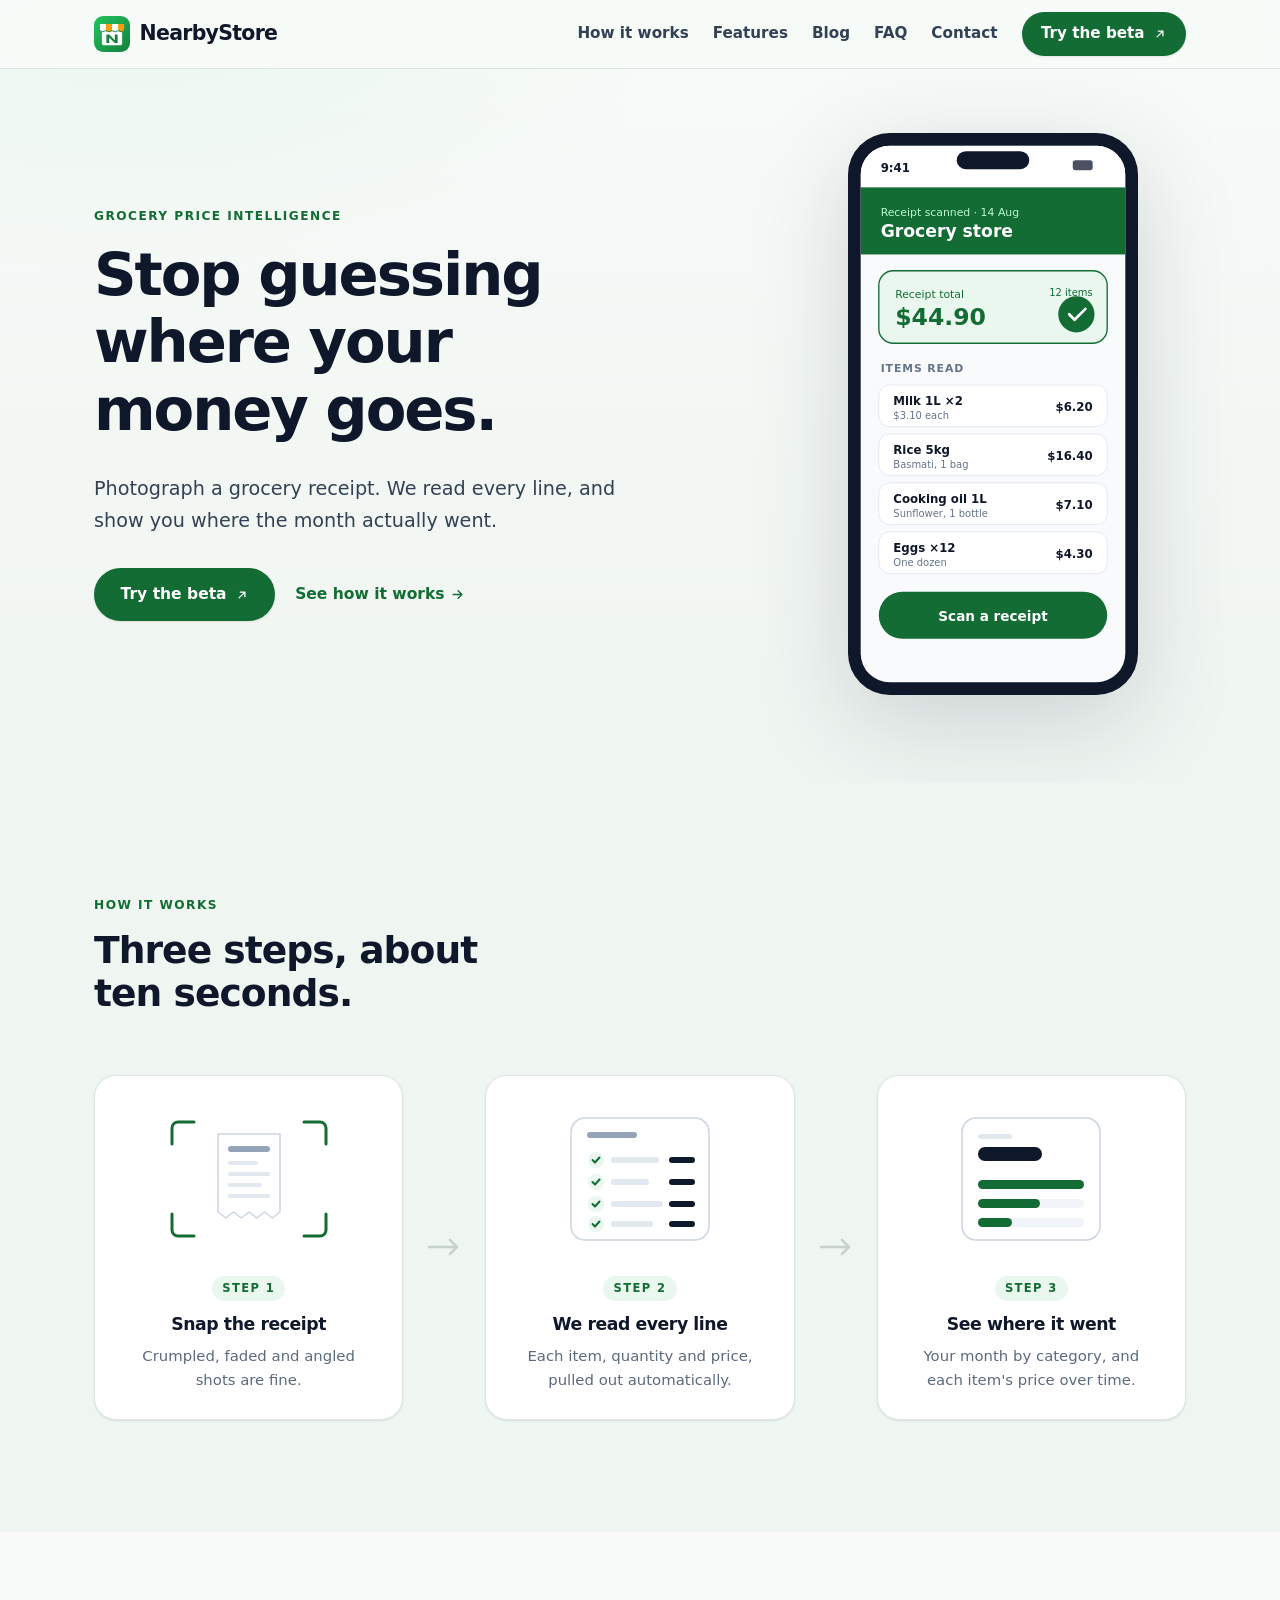
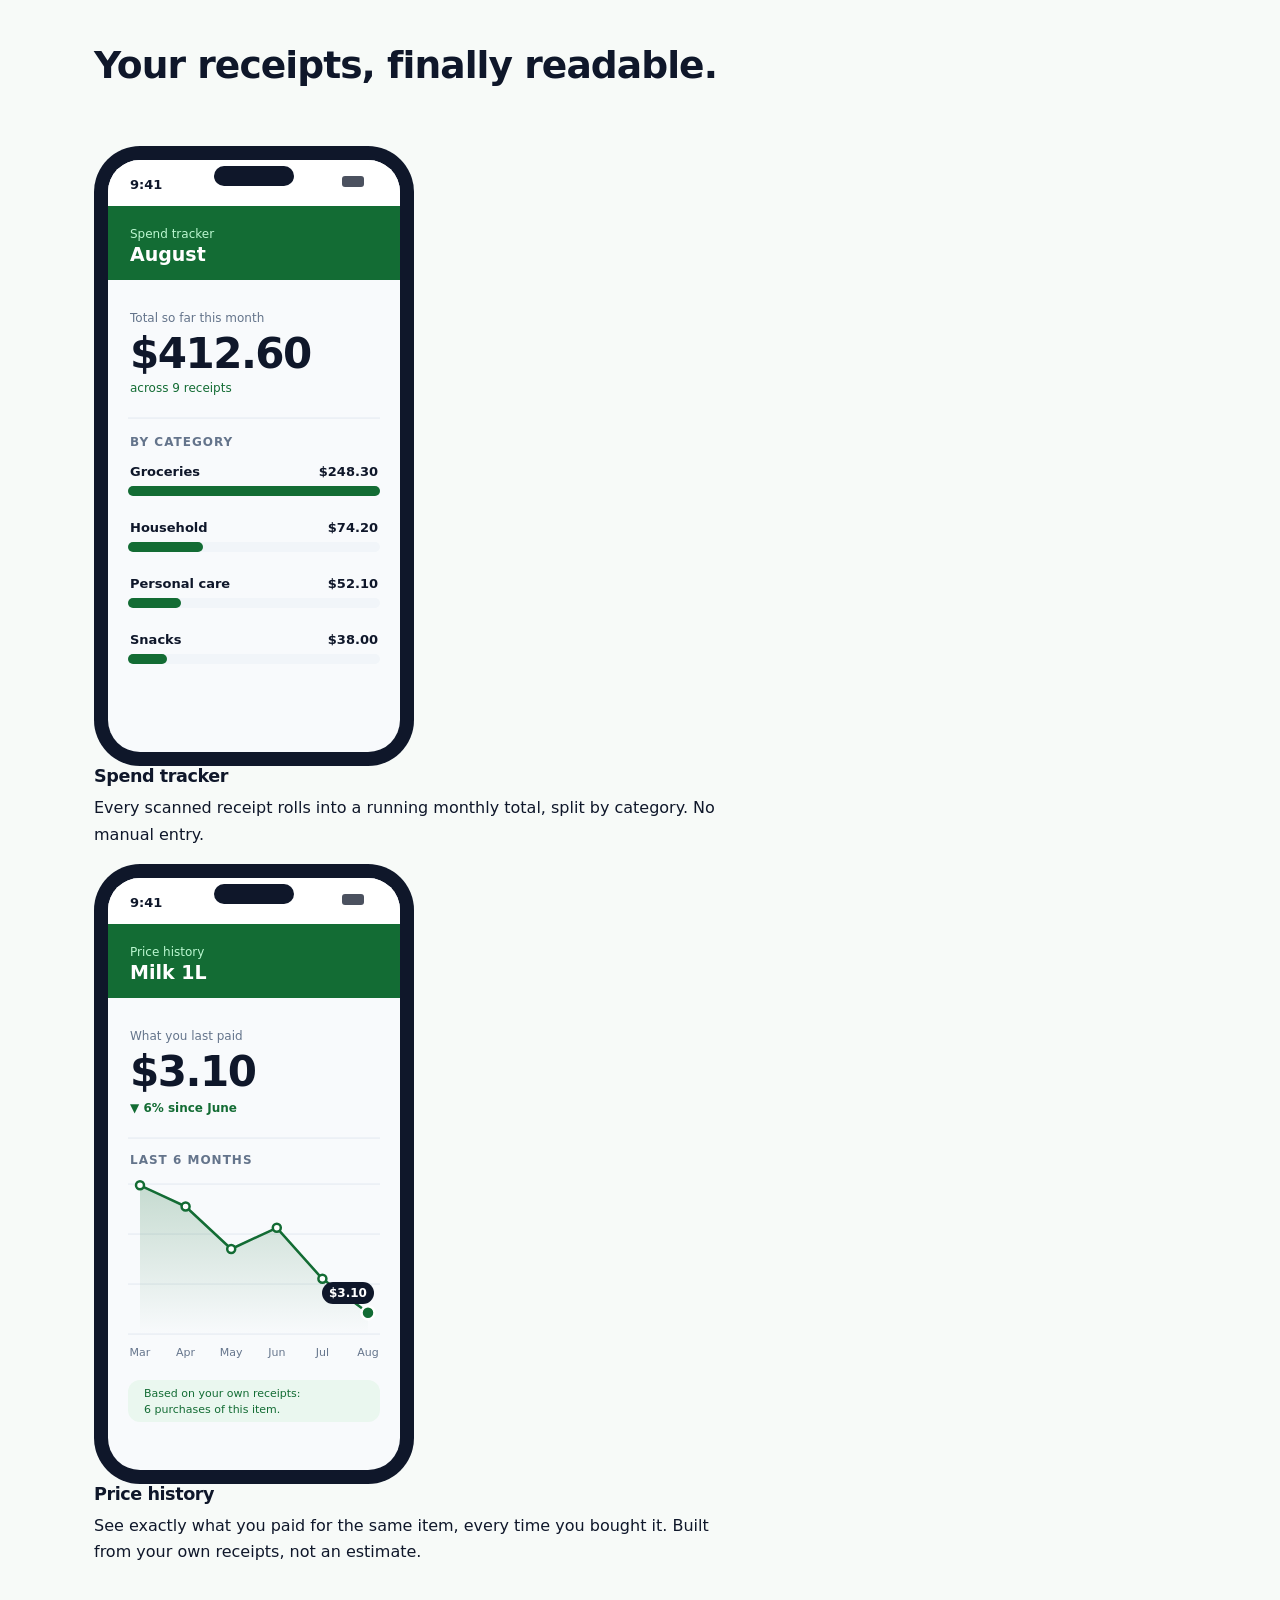
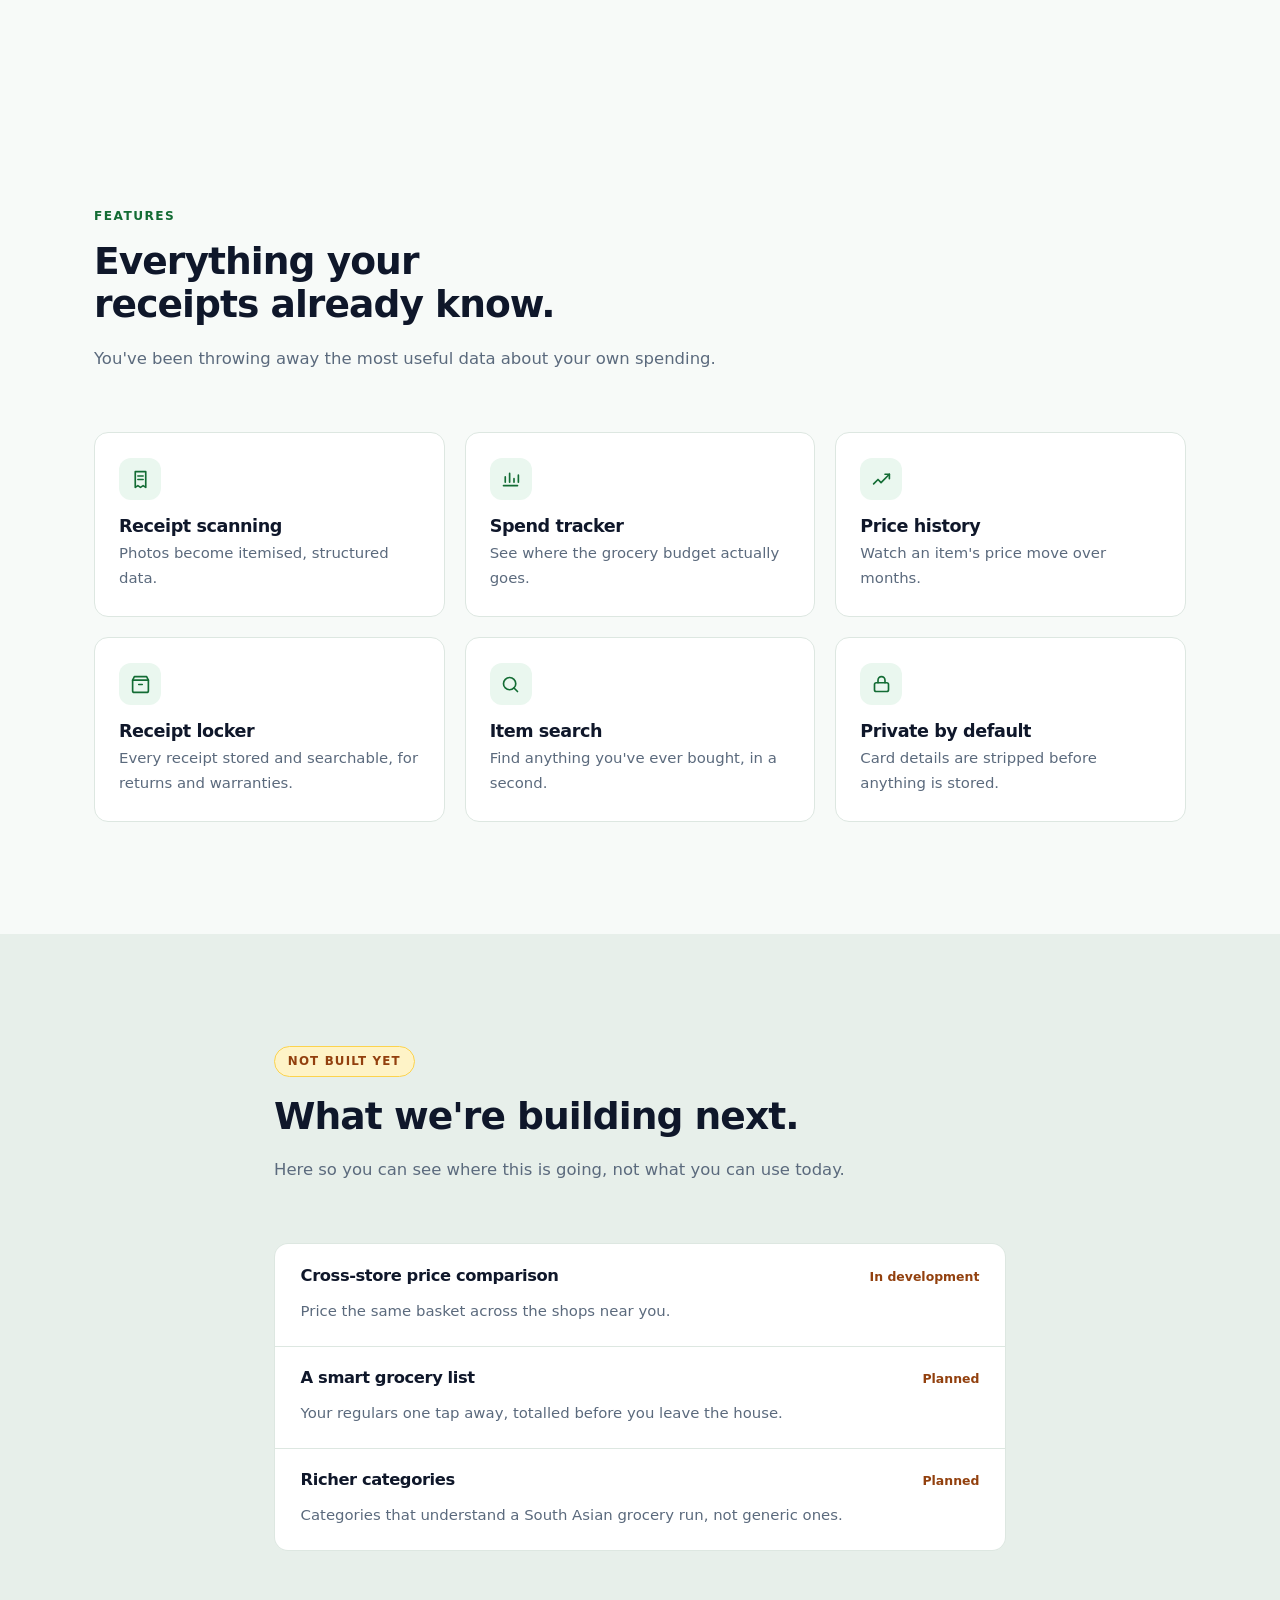
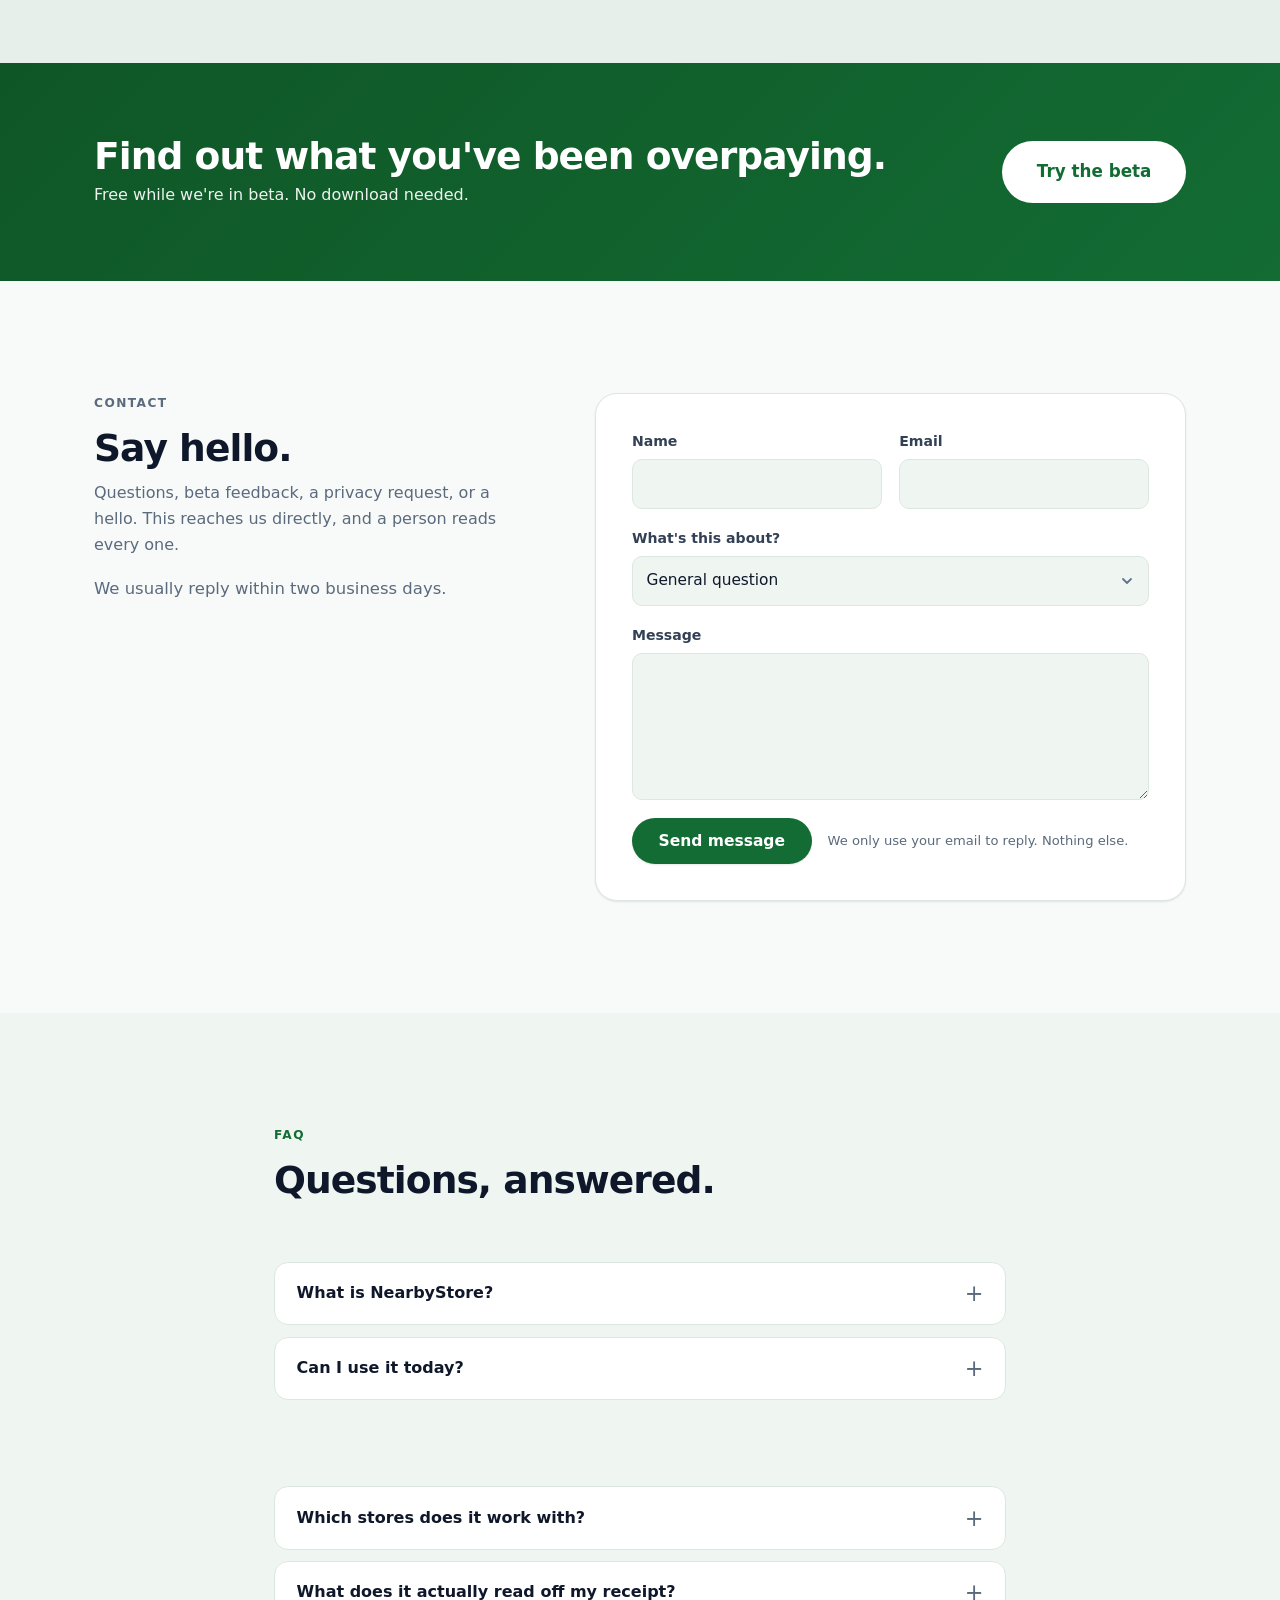
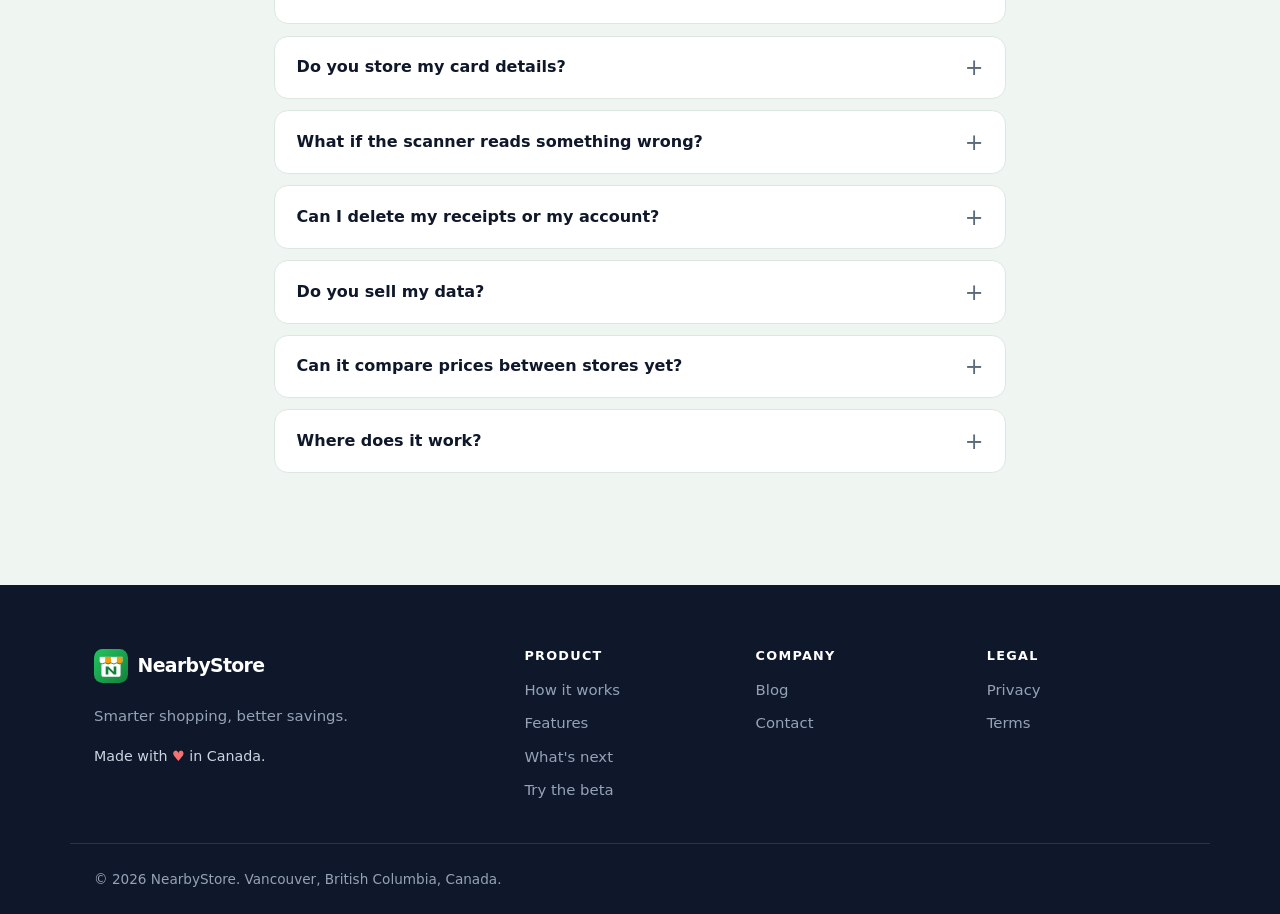
==== commit 7a3c1398: "fix: point contact form at nearbystore.ca@gmail.com instead of dev testing address The FormSubmit de" ====
--- a/index.html
+++ b/index.html
@@ -65,10 +65,10 @@
       <div class="wrap hero-inner">
         <div class="hero-copy reveal">
           <p class="eyebrow">Grocery price intelligence</p>
-          <h1>Real prices, from your receipts.</h1>
+          <h1>Stop guessing where your money goes.</h1>
           <p class="lede">
-            Photograph a grocery receipt. We read every line and track what
-            things actually cost you, every time you buy them.
+            Photograph a grocery receipt. We read every line, and show you where
+            the month actually went.
           </p>
 
           <div class="hero-actions">
@@ -192,7 +192,7 @@
       </div>
     </section>
 
-    <!-- ============ SHOWCASE: pinned-screen scroll ============
+    <!-- ============ PRODUCT BANDS ============
          What the app does today. Anything not yet built lives in
          "What we're building next", never here. -->
     <section class="showcase" aria-labelledby="showcase-title">
@@ -201,43 +201,23 @@
           <h2 id="showcase-title">Your receipts, finally readable.</h2>
         </div>
 
-        <!-- One screen stays pinned (left on desktop, top on mobile — never
-             alternating sides) while these three captions scroll past it;
-             script.js crossfades the matching image in .showcase-frame as
-             each step crosses the middle of the viewport. That frame is
-             purely decorative duplication (aria-hidden, images empty-alt)
-             and stays display:none until JS proves it can run the
-             crossfade — every image's real, accessible copy lives inline
-             in its own .showcase-step below, so the section is complete
-             on its own with no script at all. -->
-        <div class="showcase-scroller">
-          <div class="showcase-sticky" aria-hidden="true">
-            <div class="showcase-frame">
-              <img class="showcase-img is-active" data-key="scan" src="assets/app-preview.svg" alt="" width="320" height="620" />
-              <img class="showcase-img" data-key="spend" src="assets/spend-tracker.svg" alt="" width="320" height="620" />
-              <img class="showcase-img" data-key="price" src="assets/price-history.svg" alt="" width="320" height="620" />
-            </div>
-          </div>
-
-          <div class="showcase-steps">
-            <div class="showcase-step reveal" data-key="scan">
-              <img class="showcase-step-img" src="assets/app-preview.svg" alt="The NearbyStore app showing a scanned receipt broken into individual line items" width="320" height="620" />
-              <span class="flow-step">Every receipt</span>
-              <h3>Becomes structured data</h3>
-              <p>One photo turns into store, date and every line item, ready to search and total.</p>
-            </div>
-            <div class="showcase-step reveal" data-key="spend">
-              <img class="showcase-step-img" src="assets/spend-tracker.svg" alt="The spend tracker screen showing a monthly total broken down by category" width="320" height="620" />
-              <span class="flow-step">Spend tracker</span>
-              <h3>A running monthly total</h3>
-              <p>Every scanned receipt rolls into your month, split by category. No manual entry.</p>
-            </div>
-            <div class="showcase-step reveal" data-key="price">
-              <img class="showcase-step-img" src="assets/price-history.svg" alt="The price history screen showing what one item has cost over the last six months" width="320" height="620" />
-              <span class="flow-step">Price history</span>
-              <h3>What you actually paid, over time</h3>
-              <p>See exactly what you paid for the same item, every time you bought it. Built from your own receipts, not an estimate.</p>
-            </div>
+        <div class="band reveal">
+          <div class="band-art">
+            <img src="assets/spend-tracker.svg" alt="The spend tracker screen showing a monthly total broken down by category" width="320" height="620" />
+          </div>
+          <div class="band-copy">
+            <h3>Spend tracker</h3>
+            <p>Every scanned receipt rolls into a running monthly total, split by category. No manual entry.</p>
+          </div>
+        </div>
+
+        <div class="band band--reverse reveal">
+          <div class="band-art">
+            <img src="assets/price-history.svg" alt="The price history screen showing what one item has cost over the last six months" width="320" height="620" />
+          </div>
+          <div class="band-copy">
+            <h3>Price history</h3>
+            <p>See exactly what you paid for the same item, every time you bought it. Built from your own receipts, not an estimate.</p>
           </div>
         </div>
       </div>
@@ -338,15 +318,15 @@
     <section class="cta-band">
       <div class="wrap cta-inner reveal">
         <div>
-          <h2>Every receipt has a story. Start reading yours.</h2>
-          <p>Free to use. No download needed.</p>
+          <h2>Find out what you've been overpaying.</h2>
+          <p>Free while we're in beta. No download needed.</p>
         </div>
         <a class="btn btn-lg btn-invert" href="https://app.nearbystore.ca/" target="_blank" rel="noopener">Try the beta</a>
       </div>
     </section>
 
     <!-- ============ CONTACT ============
-         A plain browser form POST to FormSubmit, which emails omkarvsaudagar@gmail.com
+         A plain browser form POST to FormSubmit, which emails nearbystore.ca@gmail.com
          and then redirects to /thanks.html on our own domain. Deliberately NOT
          an in-page fetch: these endpoints send no CORS headers, so a fetch is
          unreadable from the browser even when the message is delivered, which
@@ -364,7 +344,7 @@
         </div>
 
         <form class="contact-form reveal" id="contact-form"
-              action="https://formsubmit.co/omkarvsaudagar@gmail.com" method="POST">
+              action="https://formsubmit.co/nearbystore.ca@gmail.com" method="POST">
           <!-- The destination address is the endpoint itself, so where mail
                goes is visible and verifiable rather than hidden inside a key. -->
           <input type="hidden" name="_subject" value="New message from nearbystore.ca" />
@@ -432,7 +412,7 @@
           </details>
           <details class="reveal">
             <summary>Does it cost anything?</summary>
-            <p>Yes, it's free to use. Scanning receipts and tracking your spending doesn't cost anything today. We haven't set pricing for the future, and if that ever changes, we'll tell existing users well before it happens.</p>
+            <p>No. It is free while we are in beta. We have not set pricing yet, and if that changes we will tell existing users well in advance rather than springing it on you.</p>
           </details>
           <details class="reveal">
             <summary>Which stores does it work with?</summary>
@@ -550,7 +530,7 @@
         "mainEntity": [
           { "@type": "Question", "name": "What is NearbyStore?", "acceptedAnswer": { "@type": "Answer", "text": "A grocery receipt app. You photograph a receipt, it reads every line item, and it turns your own shopping history into a monthly spending picture and a price record for the things you buy again and again." } },
           { "@type": "Question", "name": "Can I use it today?", "acceptedAnswer": { "@type": "Answer", "text": "Yes. The beta runs in your browser at app.nearbystore.ca, so there is nothing to install. The iOS and Android apps are still in development and have not been published to either store." } },
-          { "@type": "Question", "name": "Does it cost anything?", "acceptedAnswer": { "@type": "Answer", "text": "Yes, it's free to use. We haven't set pricing for the future, and if that ever changes, we'll tell existing users well before it happens." } },
+          { "@type": "Question", "name": "Does it cost anything?", "acceptedAnswer": { "@type": "Answer", "text": "No. It is free while we are in beta. We have not set pricing yet, and if that changes we will tell existing users well in advance." } },
           { "@type": "Question", "name": "Which stores does it work with?", "acceptedAnswer": { "@type": "Answer", "text": "Any store that prints a receipt. The scanner reads the paper, so it doesn't depend on a partnership, a loyalty card, or a store integration." } },
           { "@type": "Question", "name": "What does it actually read off my receipt?", "acceptedAnswer": { "@type": "Answer", "text": "The store, the date, and each line item: description, quantity, unit price and line total, plus the receipt totals." } },
           { "@type": "Question", "name": "Do you store my card details?", "acceptedAnswer": { "@type": "Answer", "text": "No. Card numbers, masked card numbers, authorization codes, RRNs, terminal IDs and cardholder names are detected and removed before anything is saved. That check is plain pattern-matching plus a Luhn checksum, run separately from the AI that reads the receipt." } },
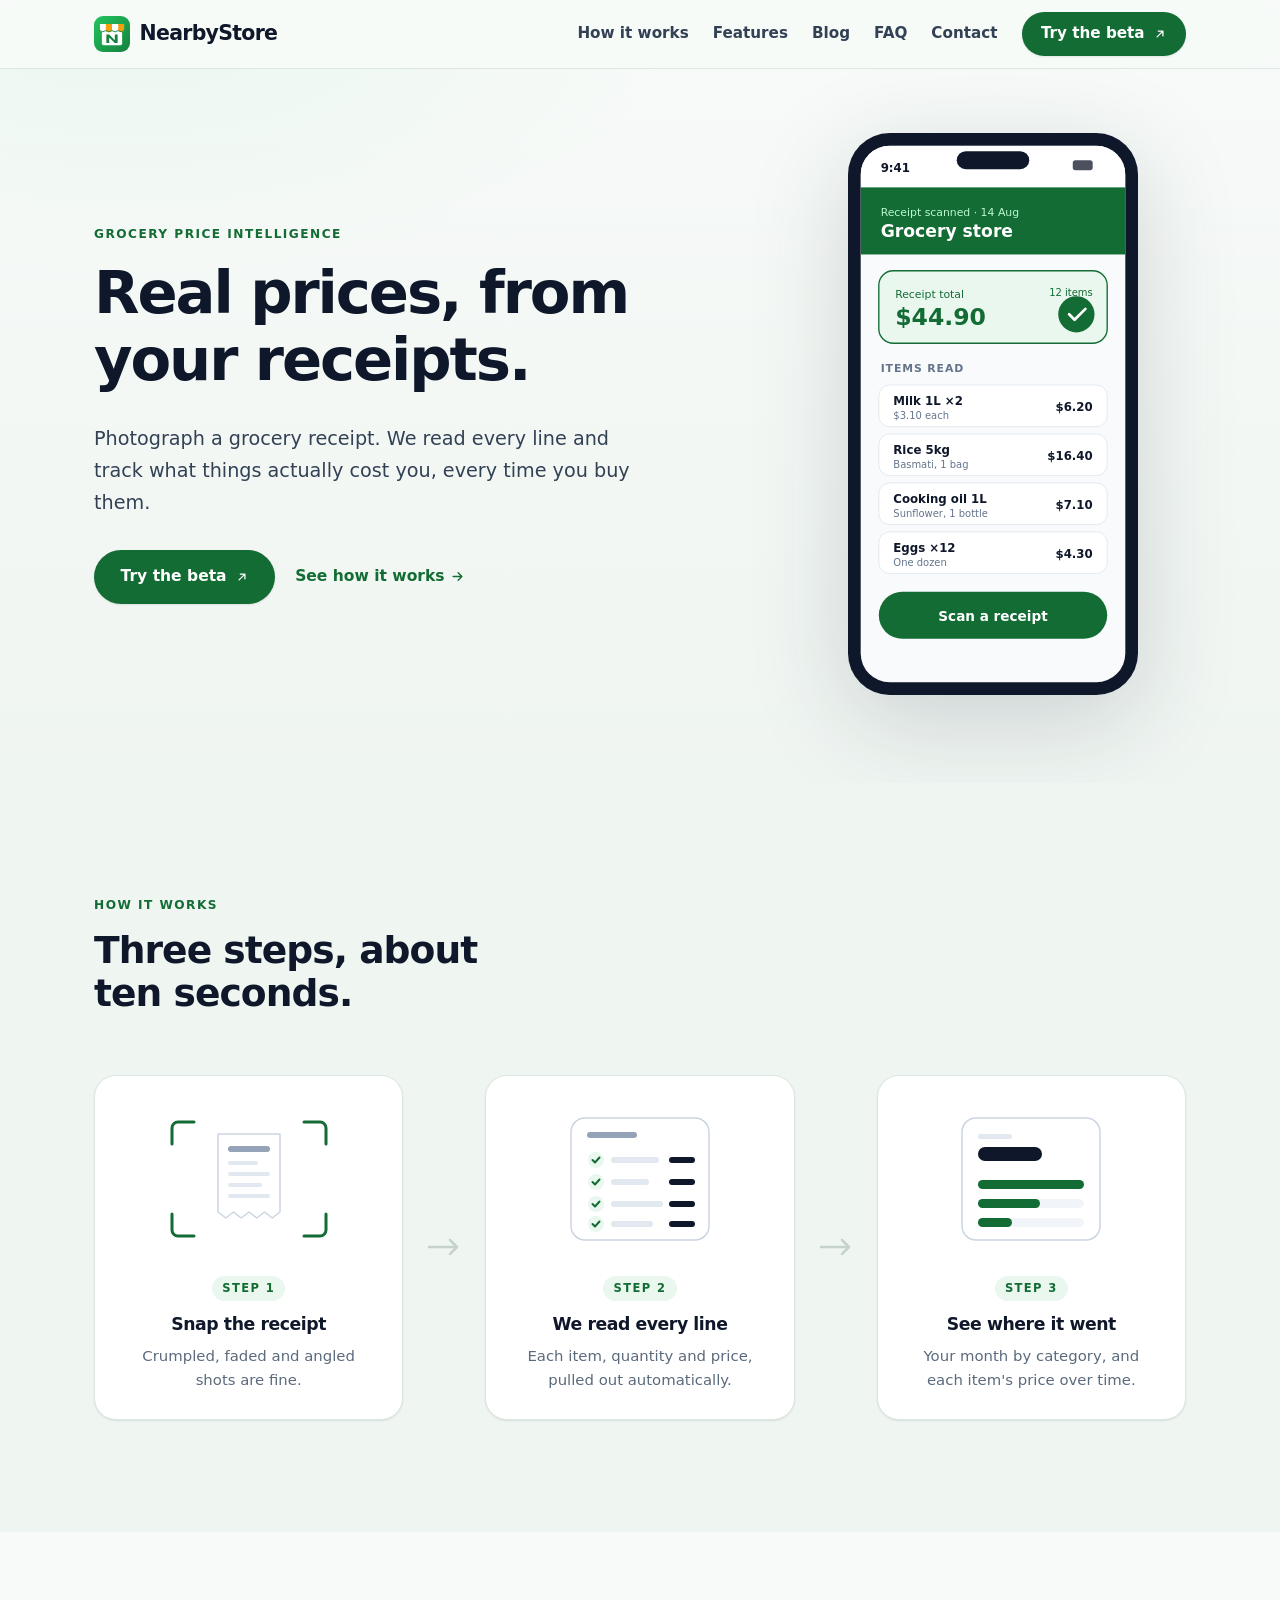
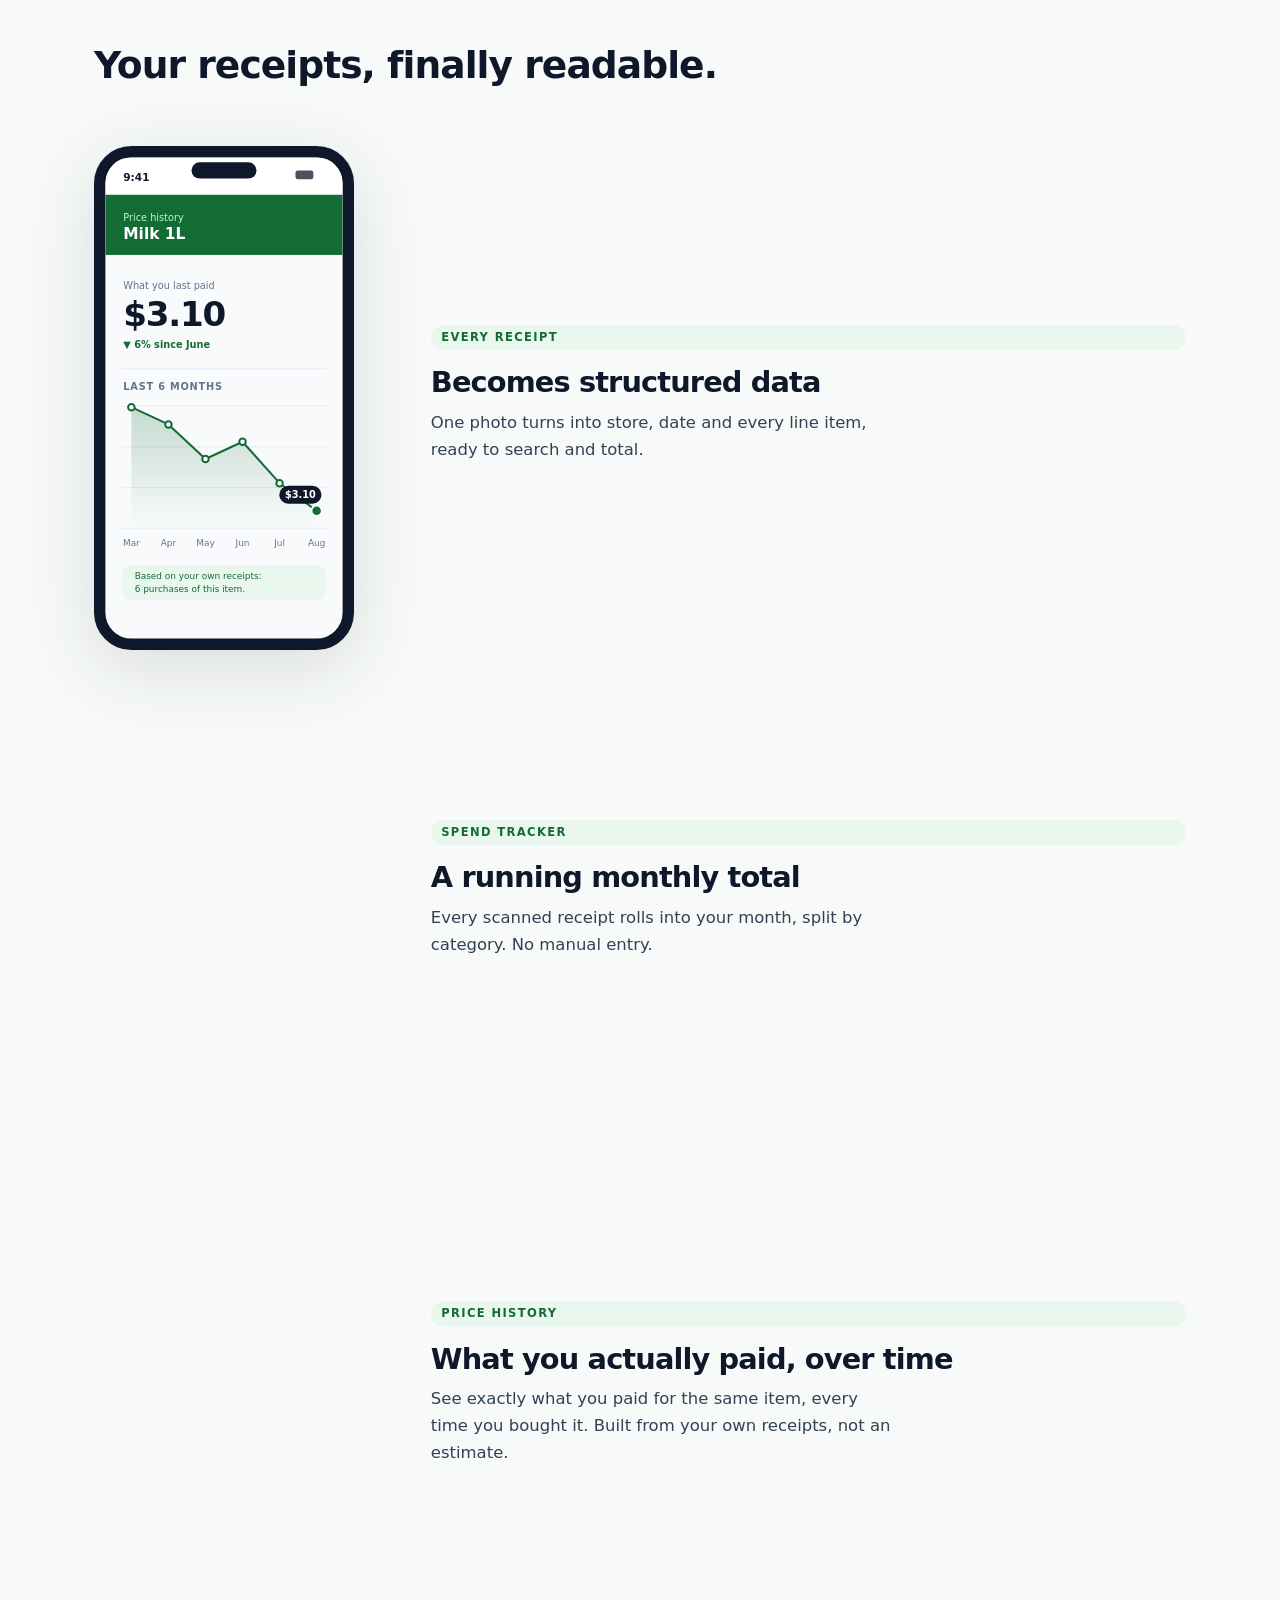
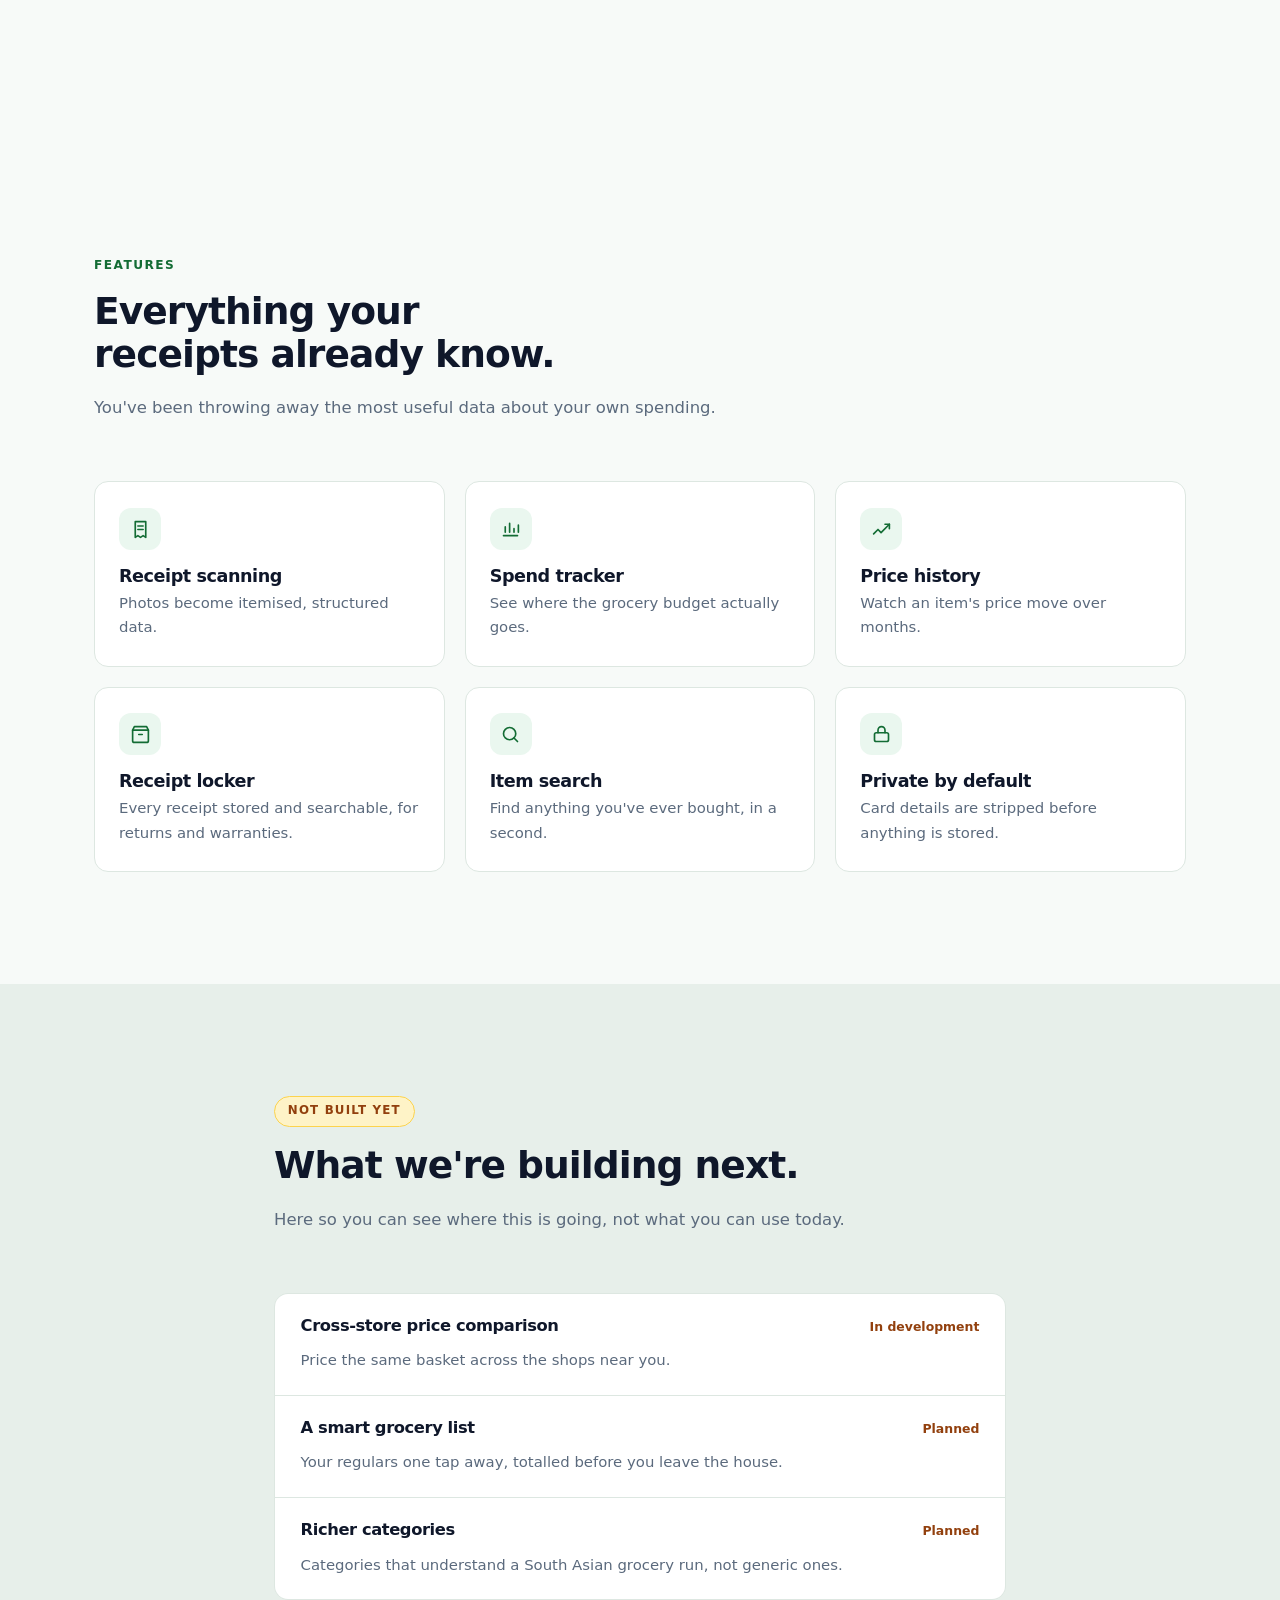
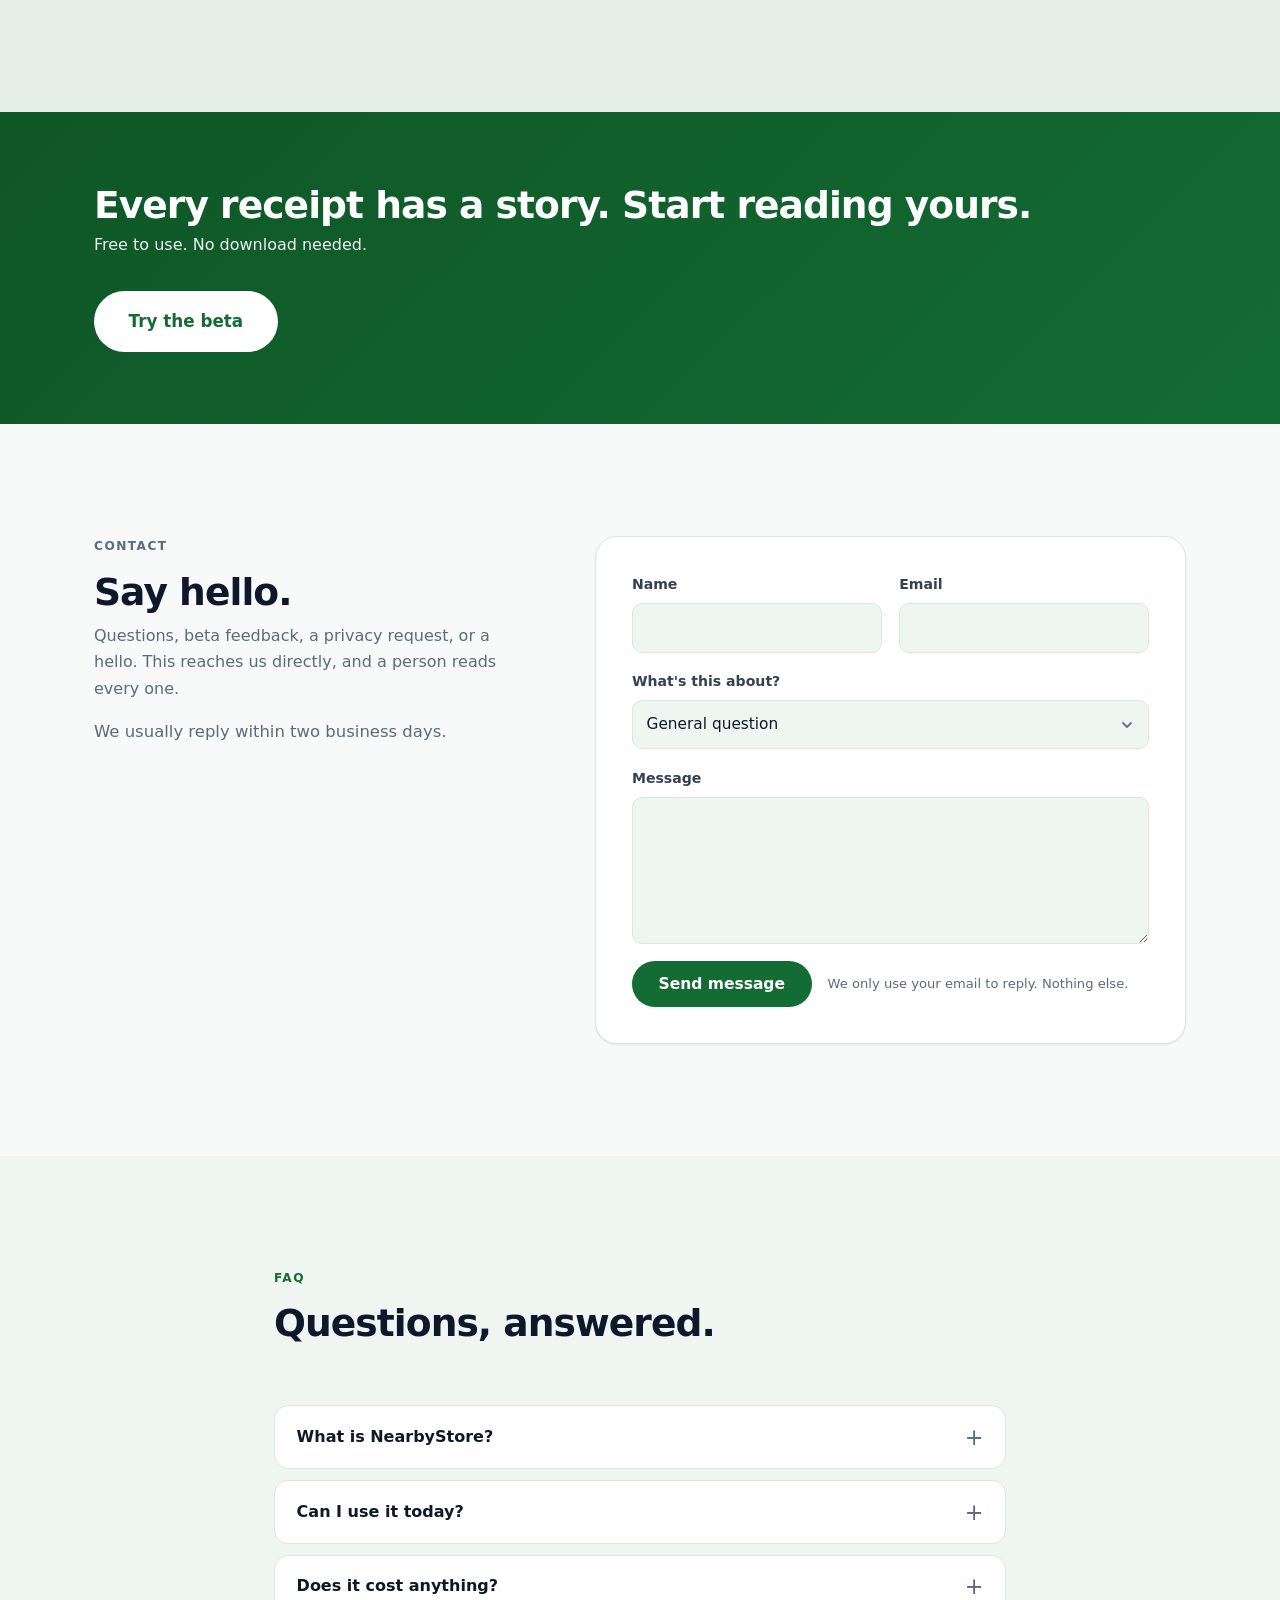
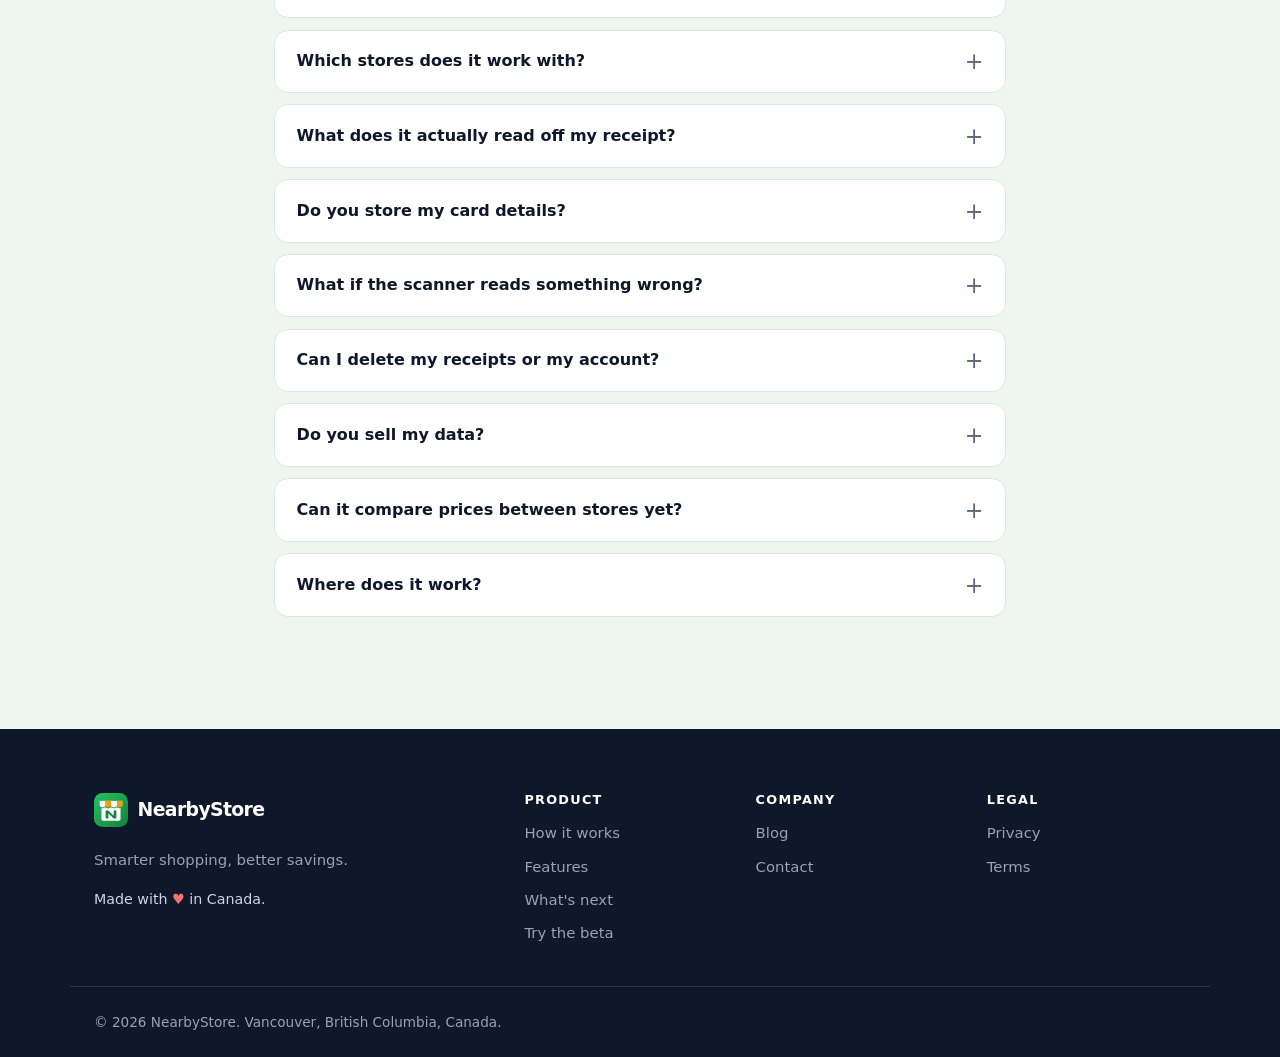
==== commit c037c3af: "Point contact form at nearbystore.ca@gmail.com Switch the FormSubmit endpoint from the personal test" ====
--- a/index.html
+++ b/index.html
@@ -65,10 +65,10 @@
       <div class="wrap hero-inner">
         <div class="hero-copy reveal">
           <p class="eyebrow">Grocery price intelligence</p>
-          <h1>Stop guessing where your money goes.</h1>
+          <h1>Real prices, from your receipts.</h1>
           <p class="lede">
-            Photograph a grocery receipt. We read every line, and show you where
-            the month actually went.
+            Photograph a grocery receipt. We read every line and track what
+            things actually cost you, every time you buy them.
           </p>
 
           <div class="hero-actions">
@@ -192,7 +192,7 @@
       </div>
     </section>
 
-    <!-- ============ PRODUCT BANDS ============
+    <!-- ============ SHOWCASE: pinned-screen scroll ============
          What the app does today. Anything not yet built lives in
          "What we're building next", never here. -->
     <section class="showcase" aria-labelledby="showcase-title">
@@ -201,23 +201,43 @@
           <h2 id="showcase-title">Your receipts, finally readable.</h2>
         </div>
 
-        <div class="band reveal">
-          <div class="band-art">
-            <img src="assets/spend-tracker.svg" alt="The spend tracker screen showing a monthly total broken down by category" width="320" height="620" />
-          </div>
-          <div class="band-copy">
-            <h3>Spend tracker</h3>
-            <p>Every scanned receipt rolls into a running monthly total, split by category. No manual entry.</p>
-          </div>
-        </div>
-
-        <div class="band band--reverse reveal">
-          <div class="band-art">
-            <img src="assets/price-history.svg" alt="The price history screen showing what one item has cost over the last six months" width="320" height="620" />
-          </div>
-          <div class="band-copy">
-            <h3>Price history</h3>
-            <p>See exactly what you paid for the same item, every time you bought it. Built from your own receipts, not an estimate.</p>
+        <!-- One screen stays pinned (left on desktop, top on mobile — never
+             alternating sides) while these three captions scroll past it;
+             script.js crossfades the matching image in .showcase-frame as
+             each step crosses the middle of the viewport. That frame is
+             purely decorative duplication (aria-hidden, images empty-alt)
+             and stays display:none until JS proves it can run the
+             crossfade — every image's real, accessible copy lives inline
+             in its own .showcase-step below, so the section is complete
+             on its own with no script at all. -->
+        <div class="showcase-scroller">
+          <div class="showcase-sticky" aria-hidden="true">
+            <div class="showcase-frame">
+              <img class="showcase-img is-active" data-key="scan" src="assets/app-preview.svg" alt="" width="320" height="620" />
+              <img class="showcase-img" data-key="spend" src="assets/spend-tracker.svg" alt="" width="320" height="620" />
+              <img class="showcase-img" data-key="price" src="assets/price-history.svg" alt="" width="320" height="620" />
+            </div>
+          </div>
+
+          <div class="showcase-steps">
+            <div class="showcase-step reveal" data-key="scan">
+              <img class="showcase-step-img" src="assets/app-preview.svg" alt="The NearbyStore app showing a scanned receipt broken into individual line items" width="320" height="620" />
+              <span class="flow-step">Every receipt</span>
+              <h3>Becomes structured data</h3>
+              <p>One photo turns into store, date and every line item, ready to search and total.</p>
+            </div>
+            <div class="showcase-step reveal" data-key="spend">
+              <img class="showcase-step-img" src="assets/spend-tracker.svg" alt="The spend tracker screen showing a monthly total broken down by category" width="320" height="620" />
+              <span class="flow-step">Spend tracker</span>
+              <h3>A running monthly total</h3>
+              <p>Every scanned receipt rolls into your month, split by category. No manual entry.</p>
+            </div>
+            <div class="showcase-step reveal" data-key="price">
+              <img class="showcase-step-img" src="assets/price-history.svg" alt="The price history screen showing what one item has cost over the last six months" width="320" height="620" />
+              <span class="flow-step">Price history</span>
+              <h3>What you actually paid, over time</h3>
+              <p>See exactly what you paid for the same item, every time you bought it. Built from your own receipts, not an estimate.</p>
+            </div>
           </div>
         </div>
       </div>
@@ -318,8 +338,8 @@
     <section class="cta-band">
       <div class="wrap cta-inner reveal">
         <div>
-          <h2>Find out what you've been overpaying.</h2>
-          <p>Free while we're in beta. No download needed.</p>
+          <h2>Every receipt has a story. Start reading yours.</h2>
+          <p>Free to use. No download needed.</p>
         </div>
         <a class="btn btn-lg btn-invert" href="https://app.nearbystore.ca/" target="_blank" rel="noopener">Try the beta</a>
       </div>
@@ -412,7 +432,7 @@
           </details>
           <details class="reveal">
             <summary>Does it cost anything?</summary>
-            <p>No. It is free while we are in beta. We have not set pricing yet, and if that changes we will tell existing users well in advance rather than springing it on you.</p>
+            <p>Yes, it's free to use. Scanning receipts and tracking your spending doesn't cost anything today. We haven't set pricing for the future, and if that ever changes, we'll tell existing users well before it happens.</p>
           </details>
           <details class="reveal">
             <summary>Which stores does it work with?</summary>
@@ -530,7 +550,7 @@
         "mainEntity": [
           { "@type": "Question", "name": "What is NearbyStore?", "acceptedAnswer": { "@type": "Answer", "text": "A grocery receipt app. You photograph a receipt, it reads every line item, and it turns your own shopping history into a monthly spending picture and a price record for the things you buy again and again." } },
           { "@type": "Question", "name": "Can I use it today?", "acceptedAnswer": { "@type": "Answer", "text": "Yes. The beta runs in your browser at app.nearbystore.ca, so there is nothing to install. The iOS and Android apps are still in development and have not been published to either store." } },
-          { "@type": "Question", "name": "Does it cost anything?", "acceptedAnswer": { "@type": "Answer", "text": "No. It is free while we are in beta. We have not set pricing yet, and if that changes we will tell existing users well in advance." } },
+          { "@type": "Question", "name": "Does it cost anything?", "acceptedAnswer": { "@type": "Answer", "text": "Yes, it's free to use. We haven't set pricing for the future, and if that ever changes, we'll tell existing users well before it happens." } },
           { "@type": "Question", "name": "Which stores does it work with?", "acceptedAnswer": { "@type": "Answer", "text": "Any store that prints a receipt. The scanner reads the paper, so it doesn't depend on a partnership, a loyalty card, or a store integration." } },
           { "@type": "Question", "name": "What does it actually read off my receipt?", "acceptedAnswer": { "@type": "Answer", "text": "The store, the date, and each line item: description, quantity, unit price and line total, plus the receipt totals." } },
           { "@type": "Question", "name": "Do you store my card details?", "acceptedAnswer": { "@type": "Answer", "text": "No. Card numbers, masked card numbers, authorization codes, RRNs, terminal IDs and cardholder names are detected and removed before anything is saved. That check is plain pattern-matching plus a Luhn checksum, run separately from the AI that reads the receipt." } },
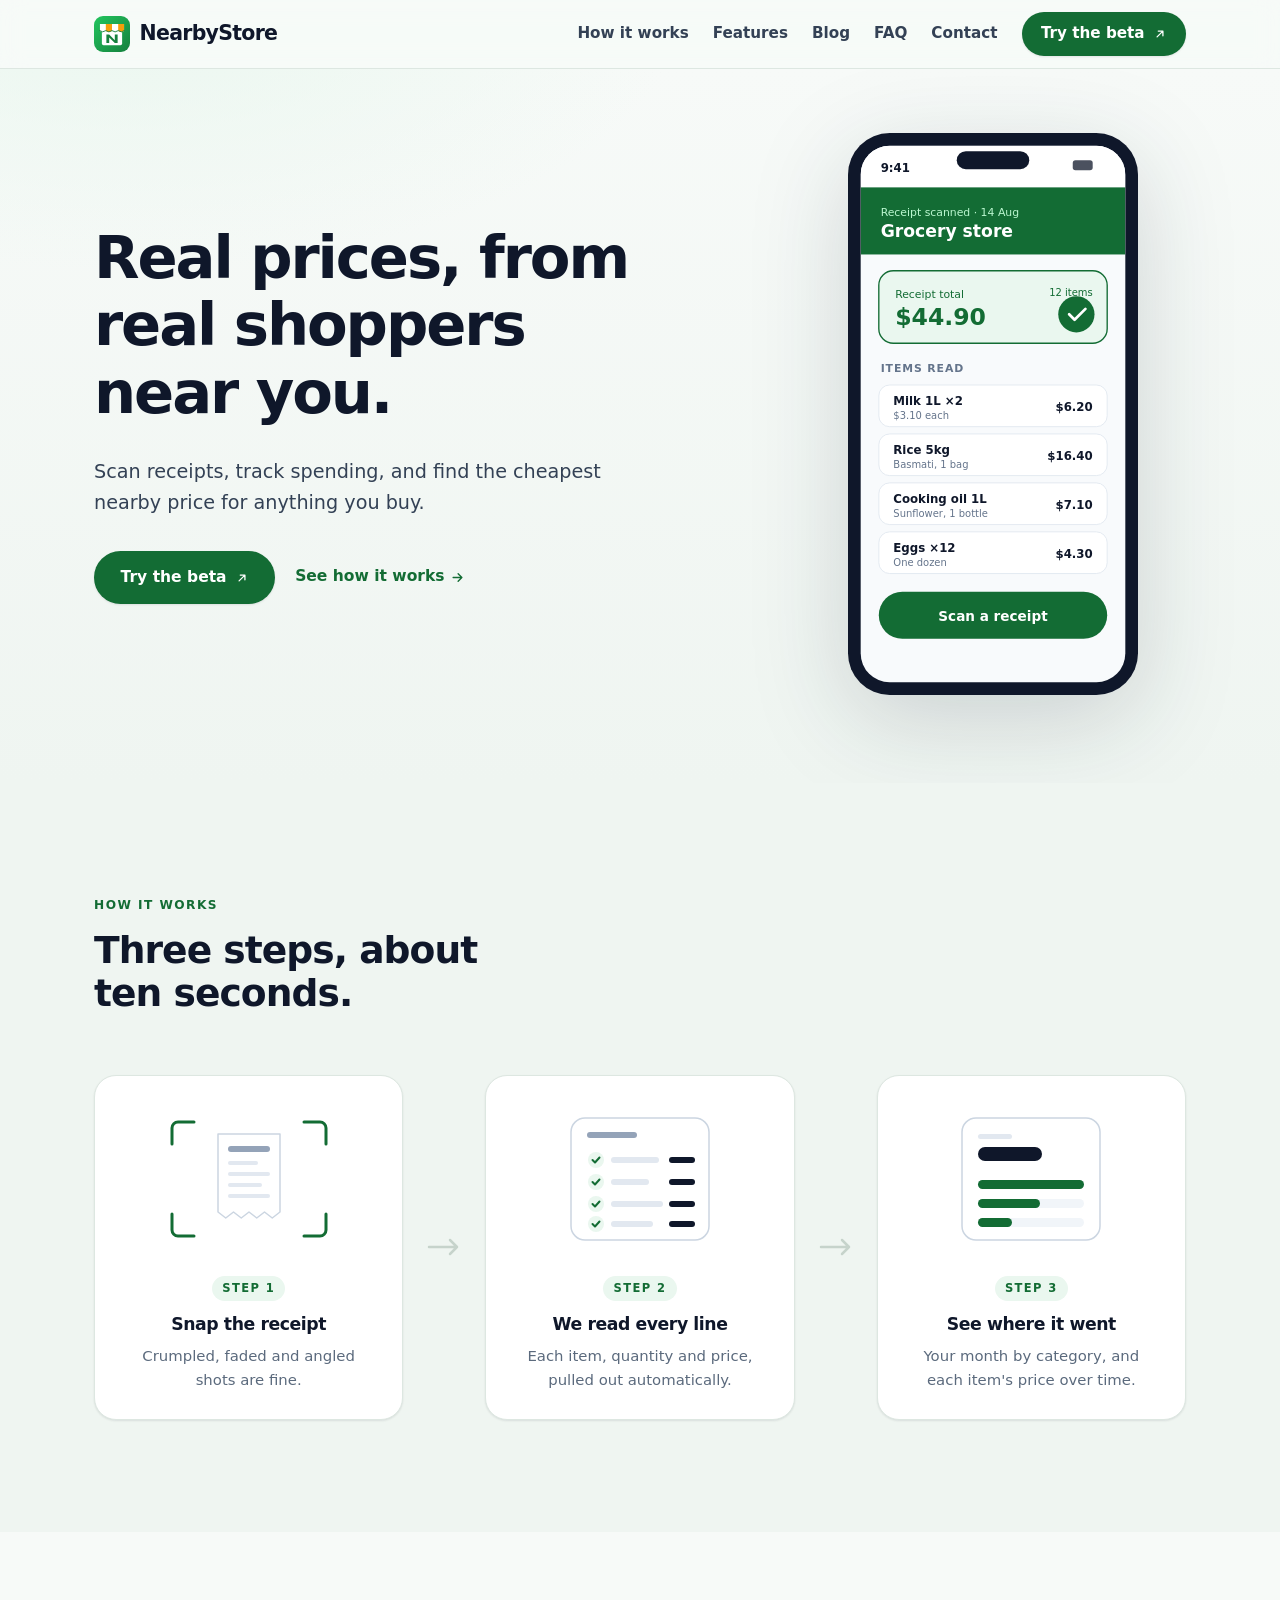
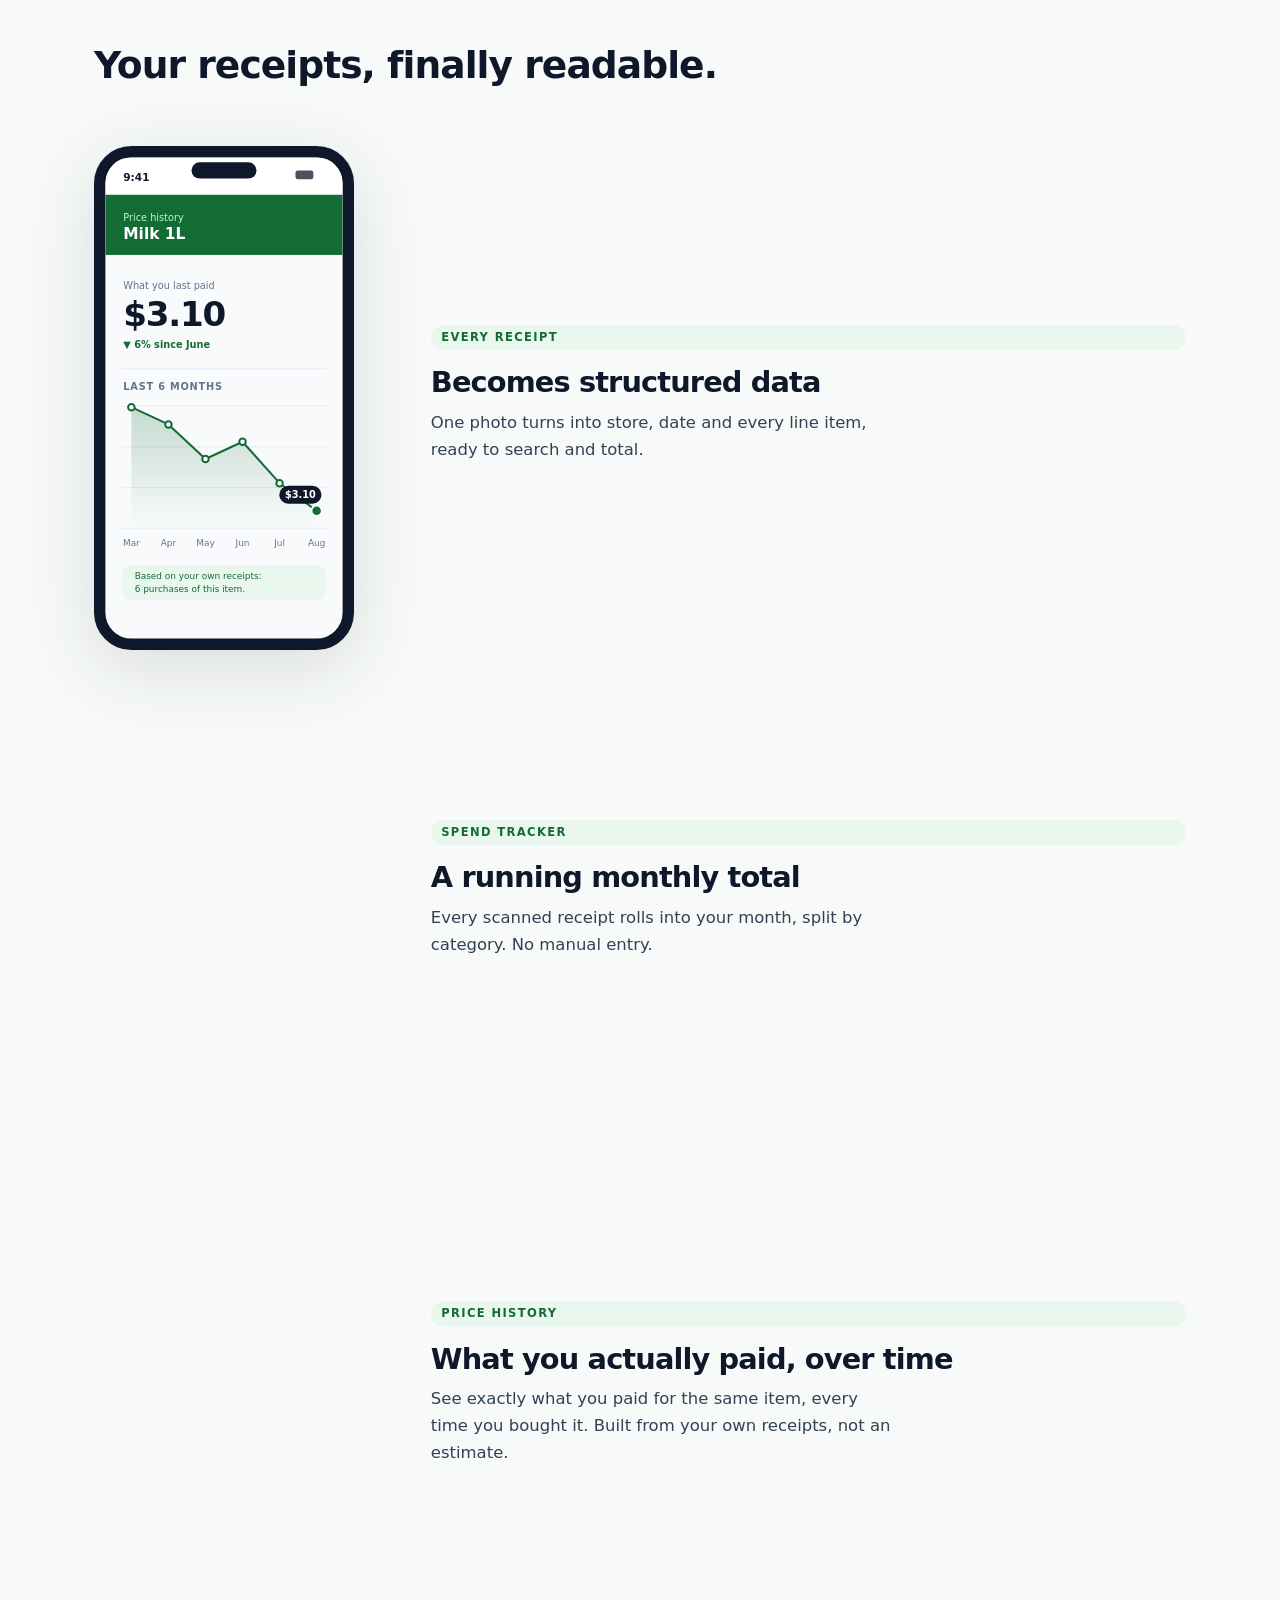
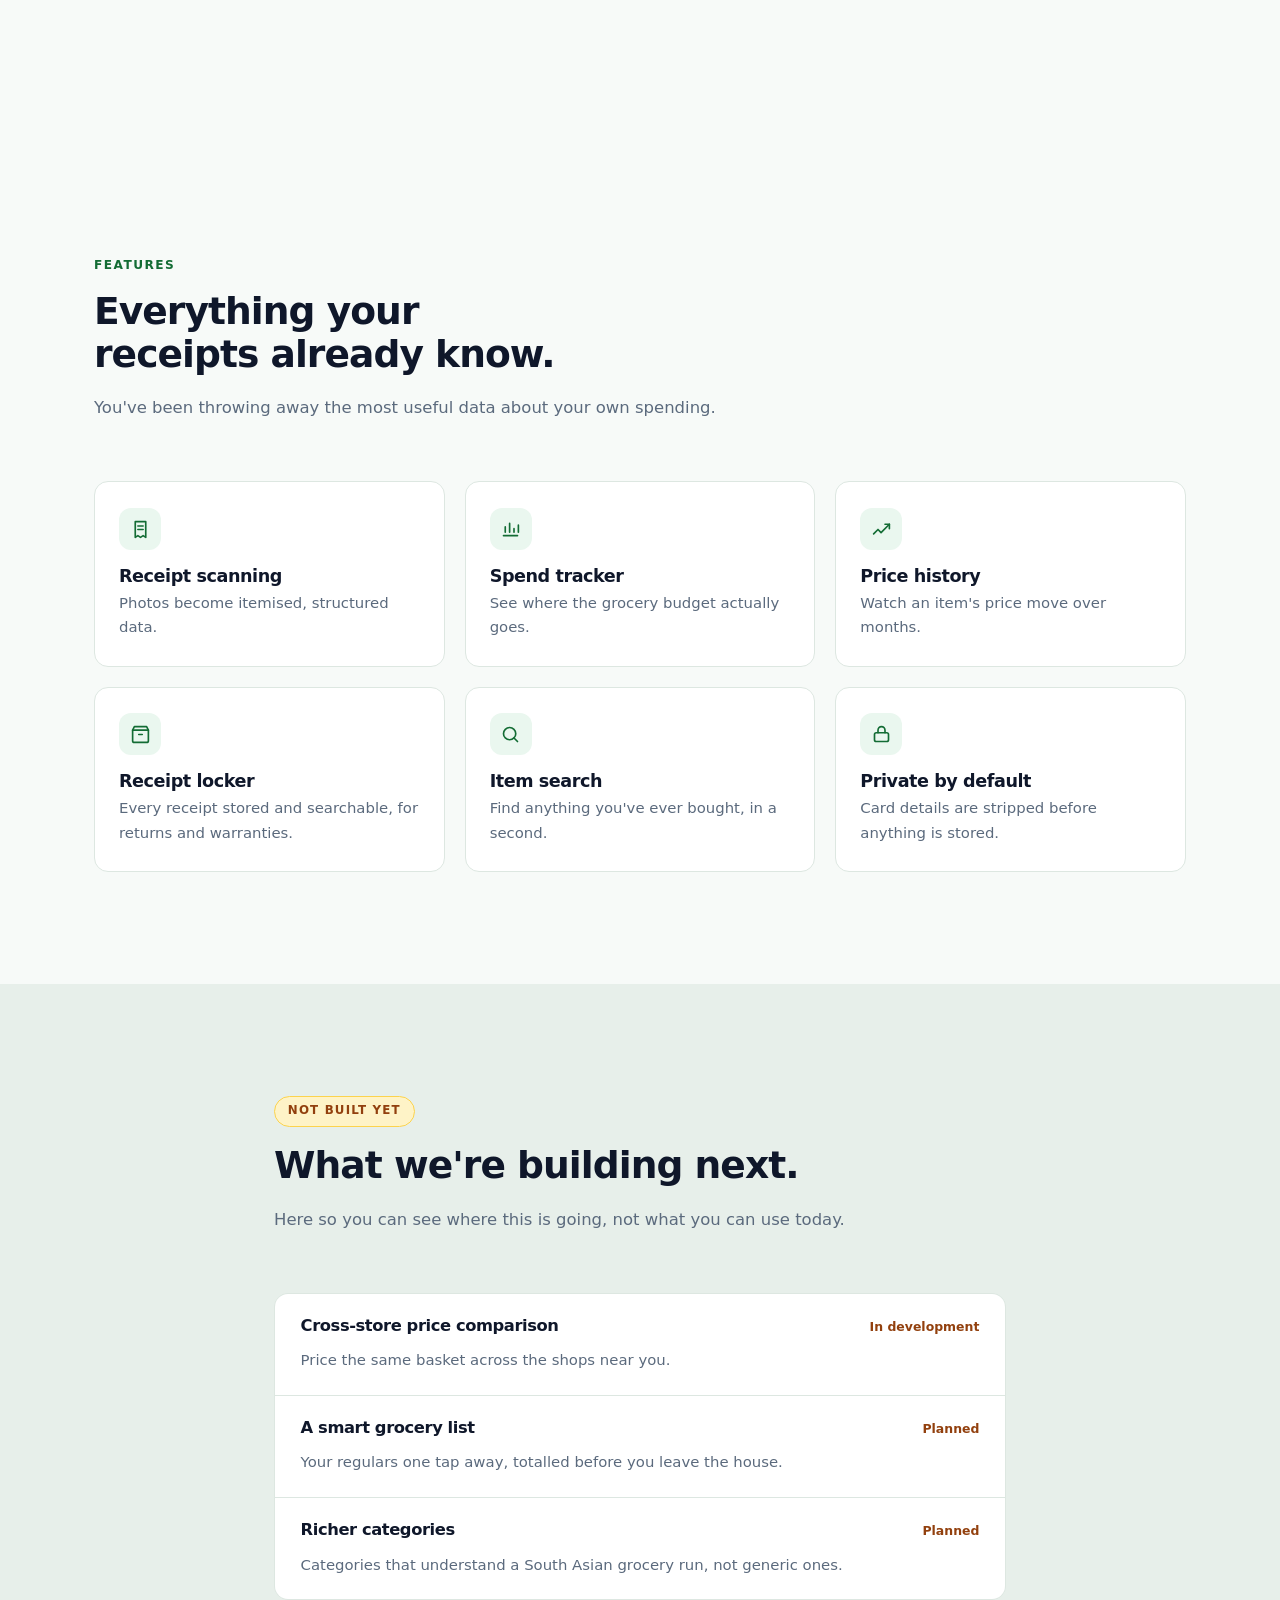
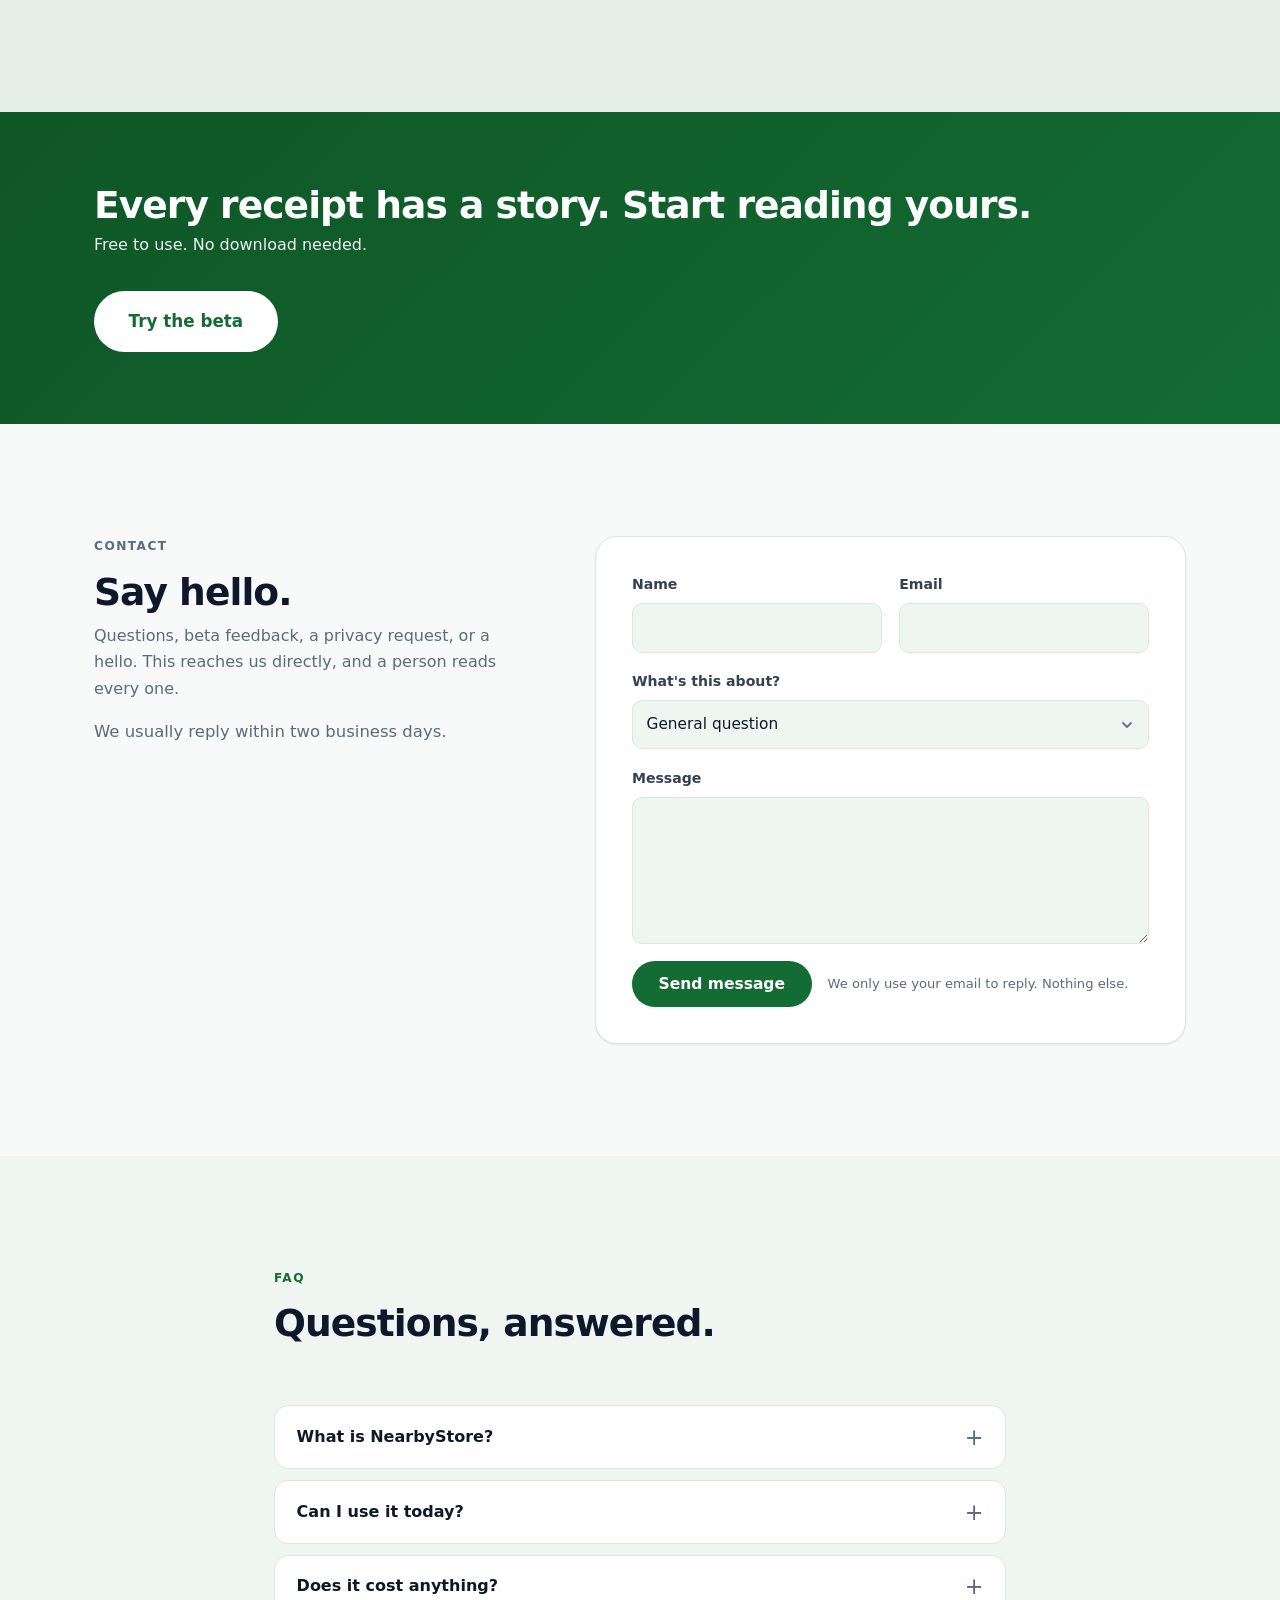
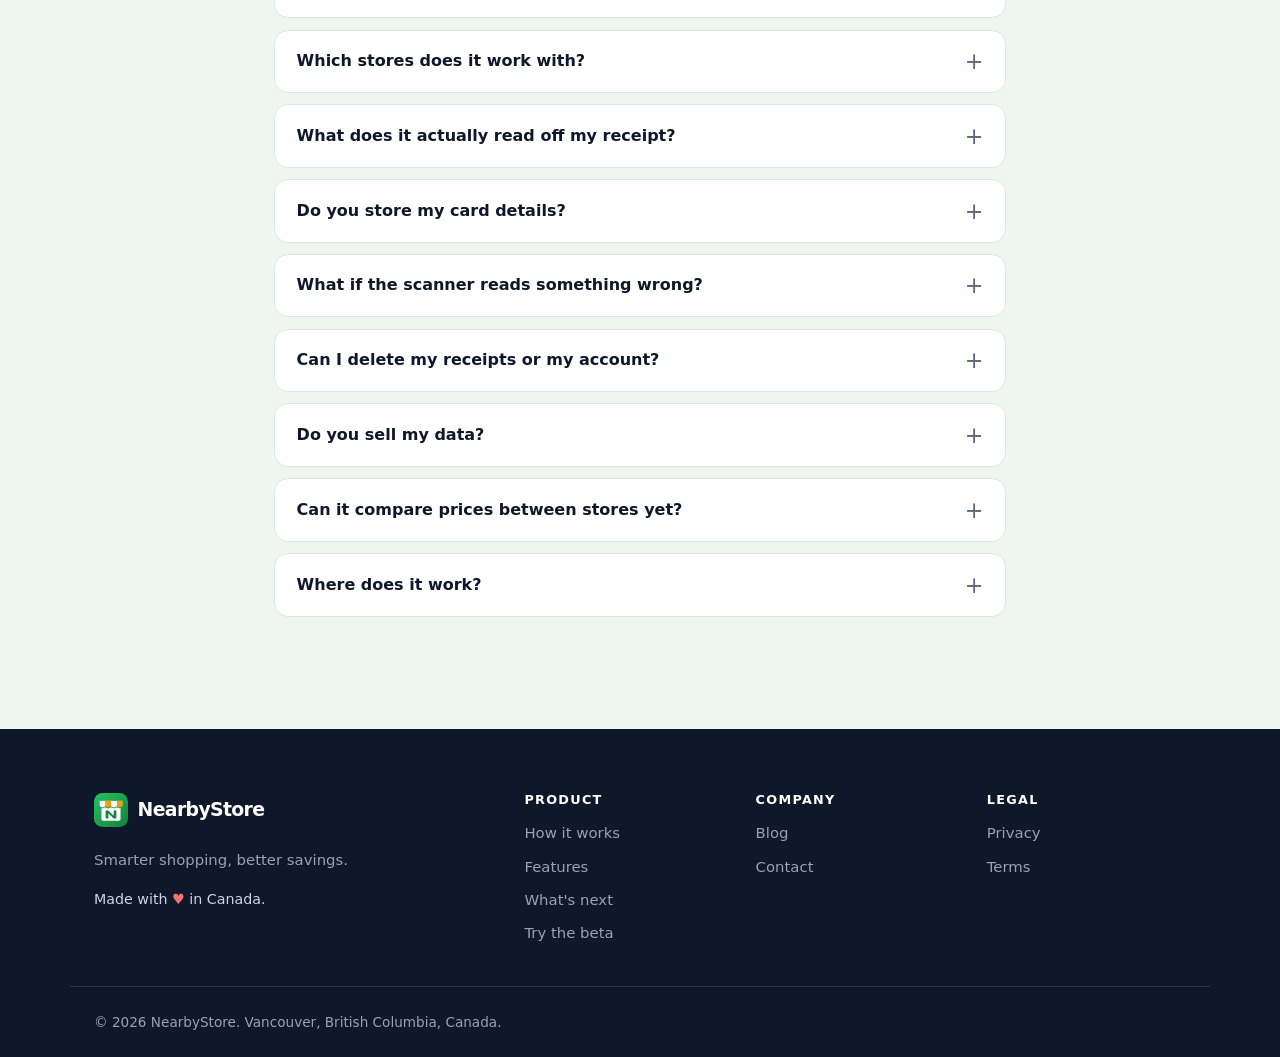
==== commit 161bbf58: "Rewrite hero copy around nearby price comparison Lead with the comparison promise rather than the re" ====
--- a/index.html
+++ b/index.html
@@ -64,11 +64,10 @@
     <section class="hero">
       <div class="wrap hero-inner">
         <div class="hero-copy reveal">
-          <p class="eyebrow">Grocery price intelligence</p>
-          <h1>Real prices, from your receipts.</h1>
+          <h1>Real prices, from real shoppers near you.</h1>
           <p class="lede">
-            Photograph a grocery receipt. We read every line and track what
-            things actually cost you, every time you buy them.
+            Scan receipts, track spending, and find the cheapest nearby price
+            for anything you buy.
           </p>
 
           <div class="hero-actions">
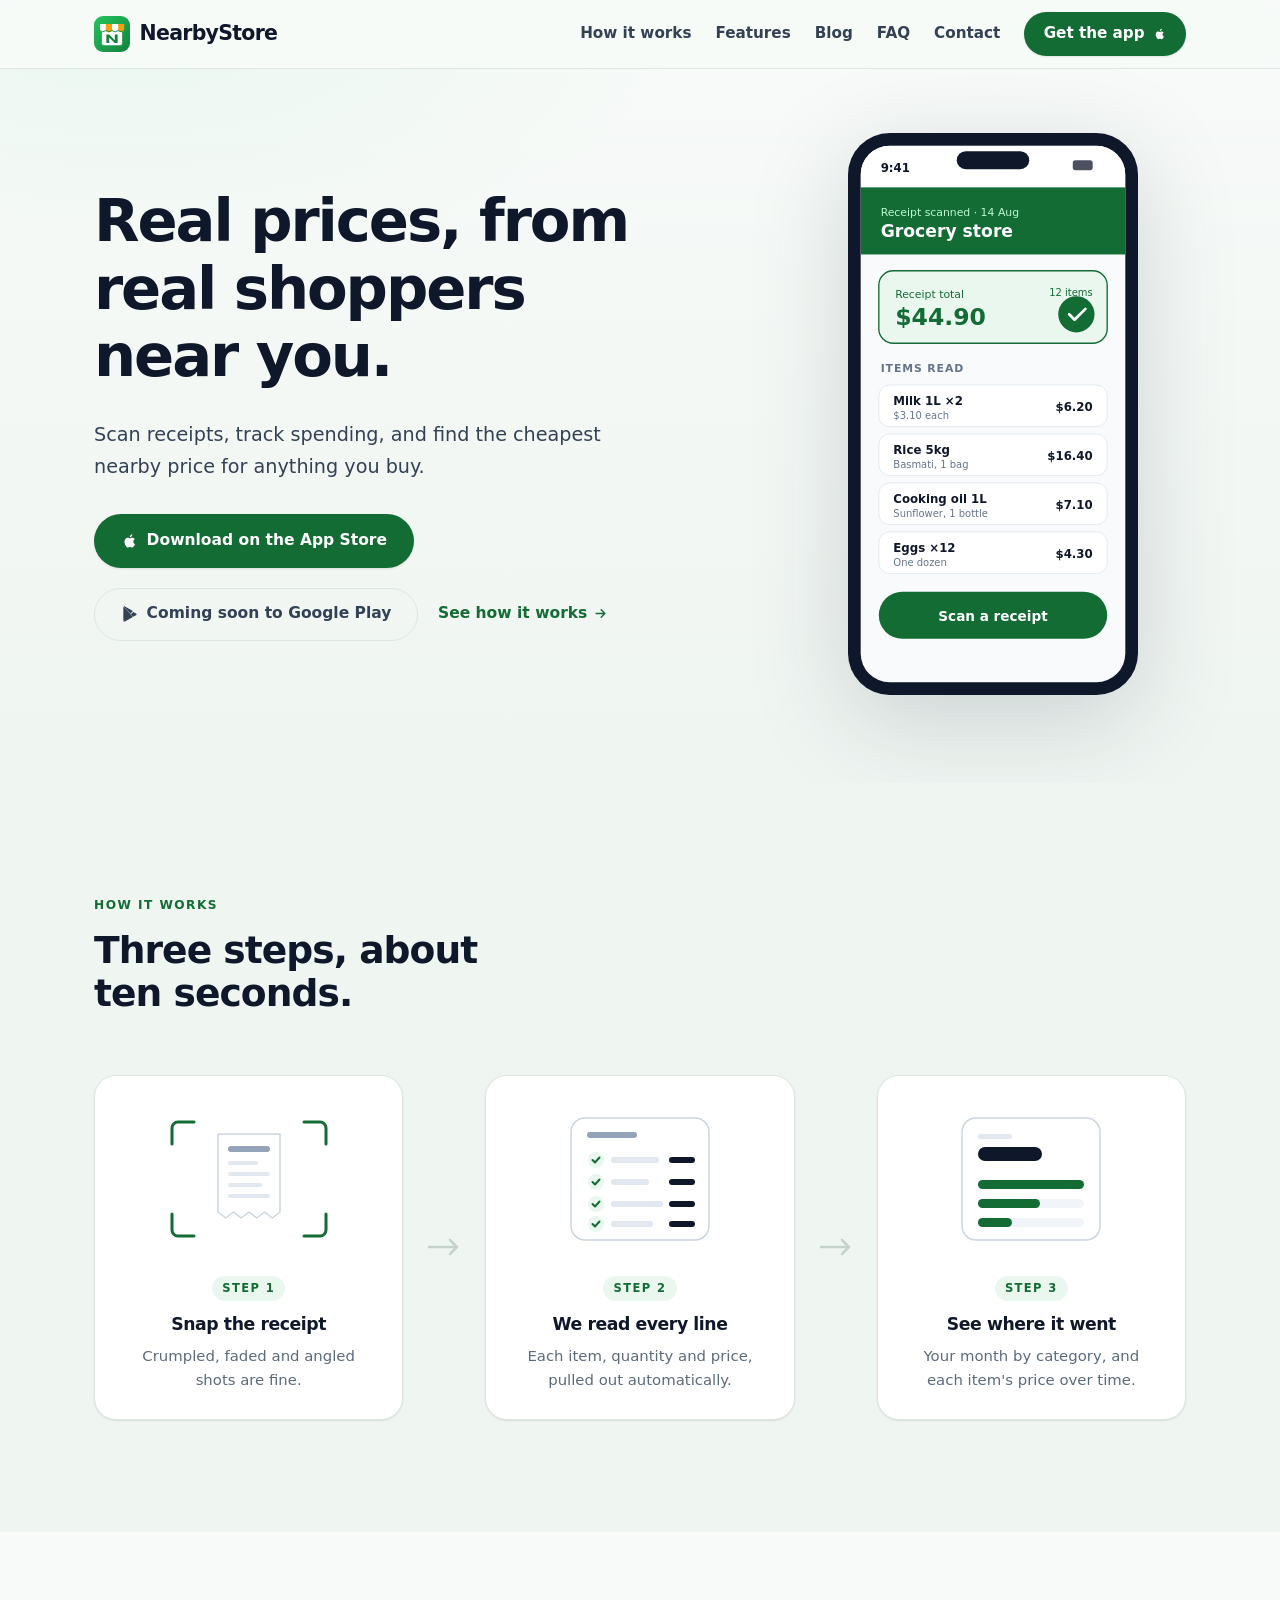
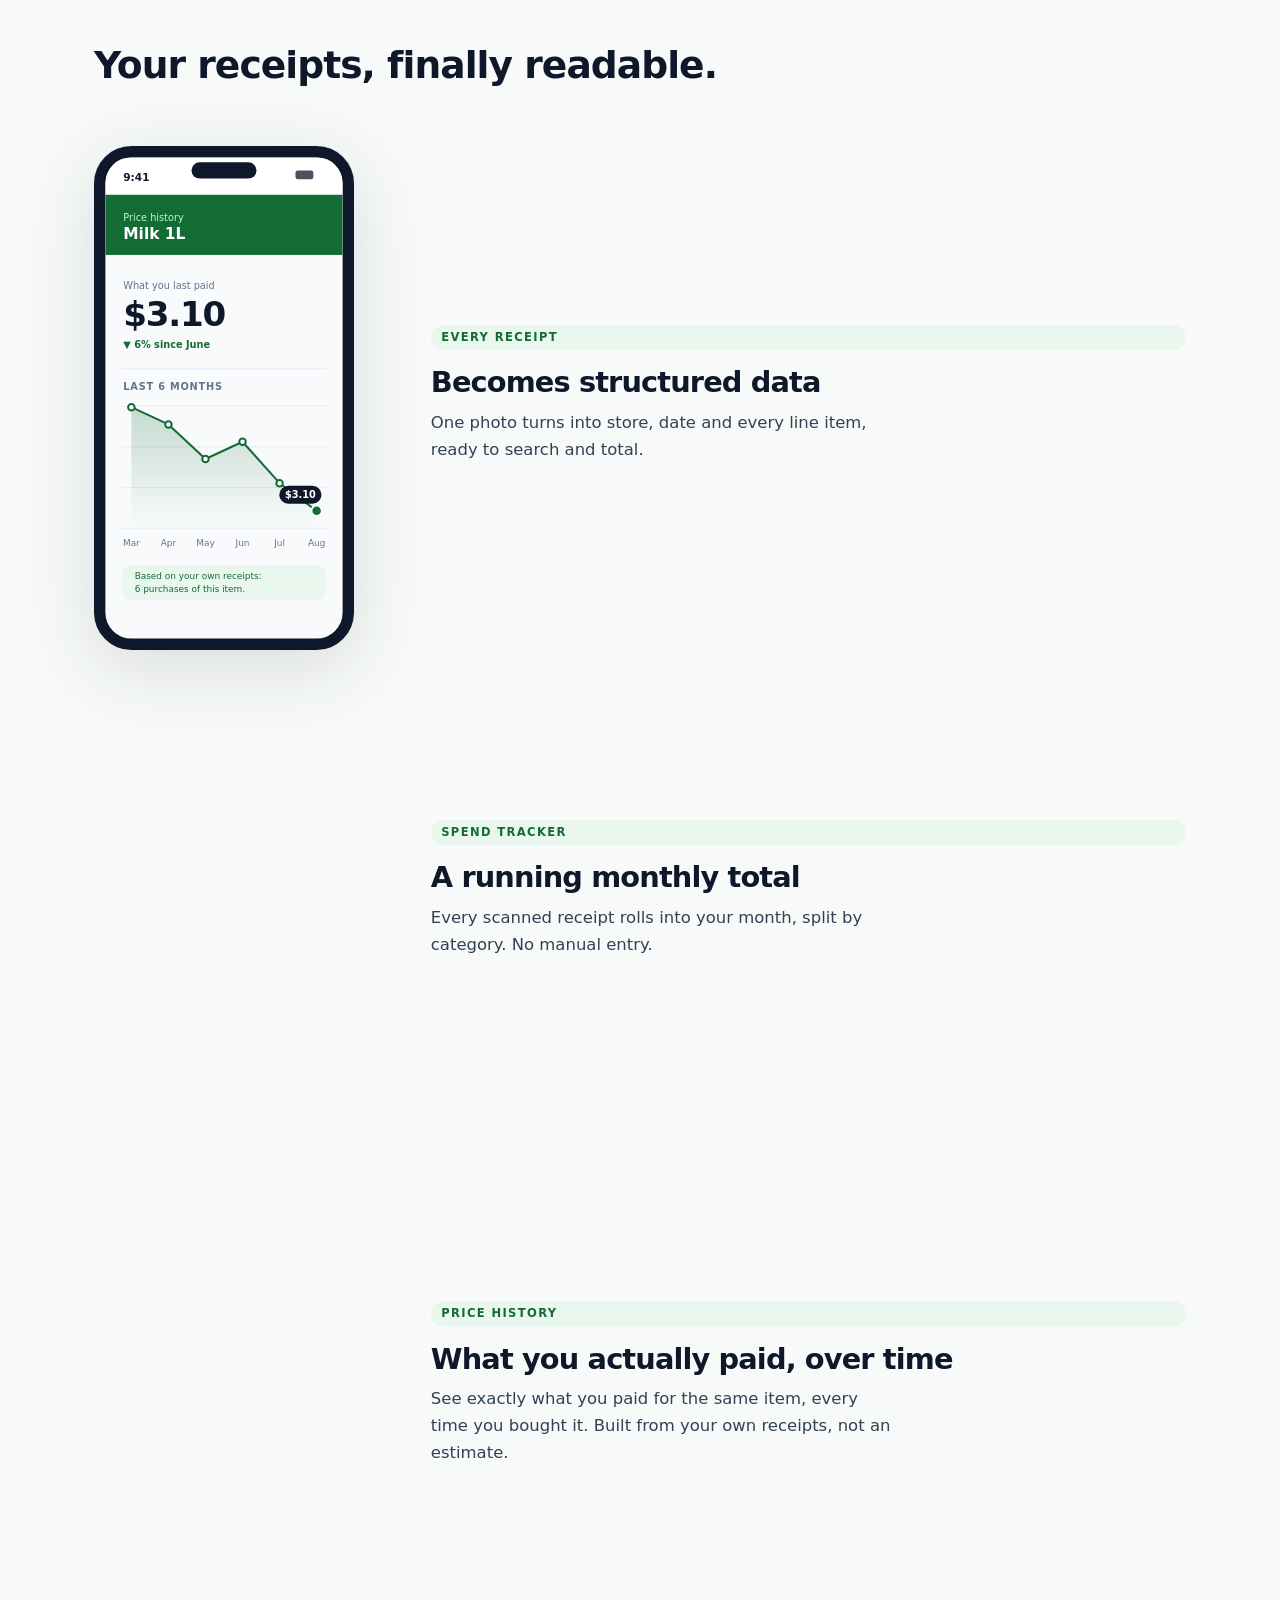
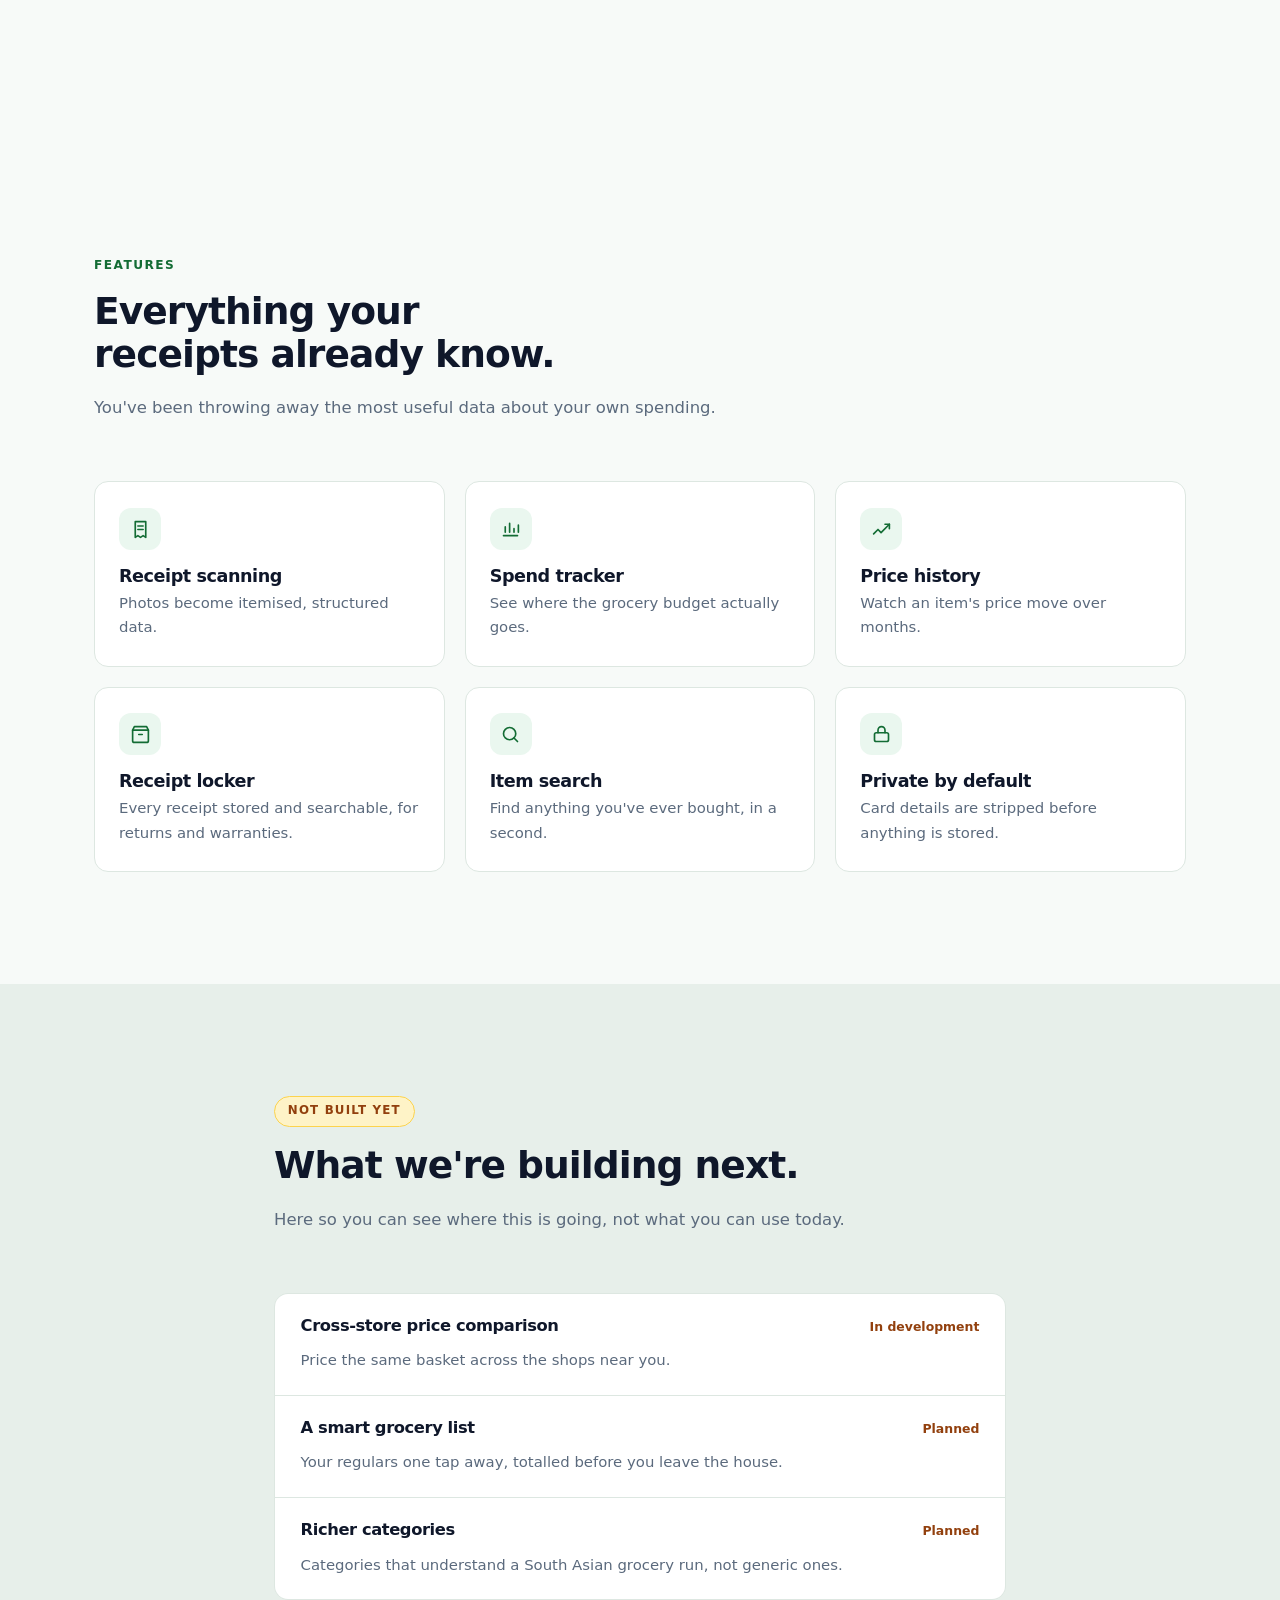
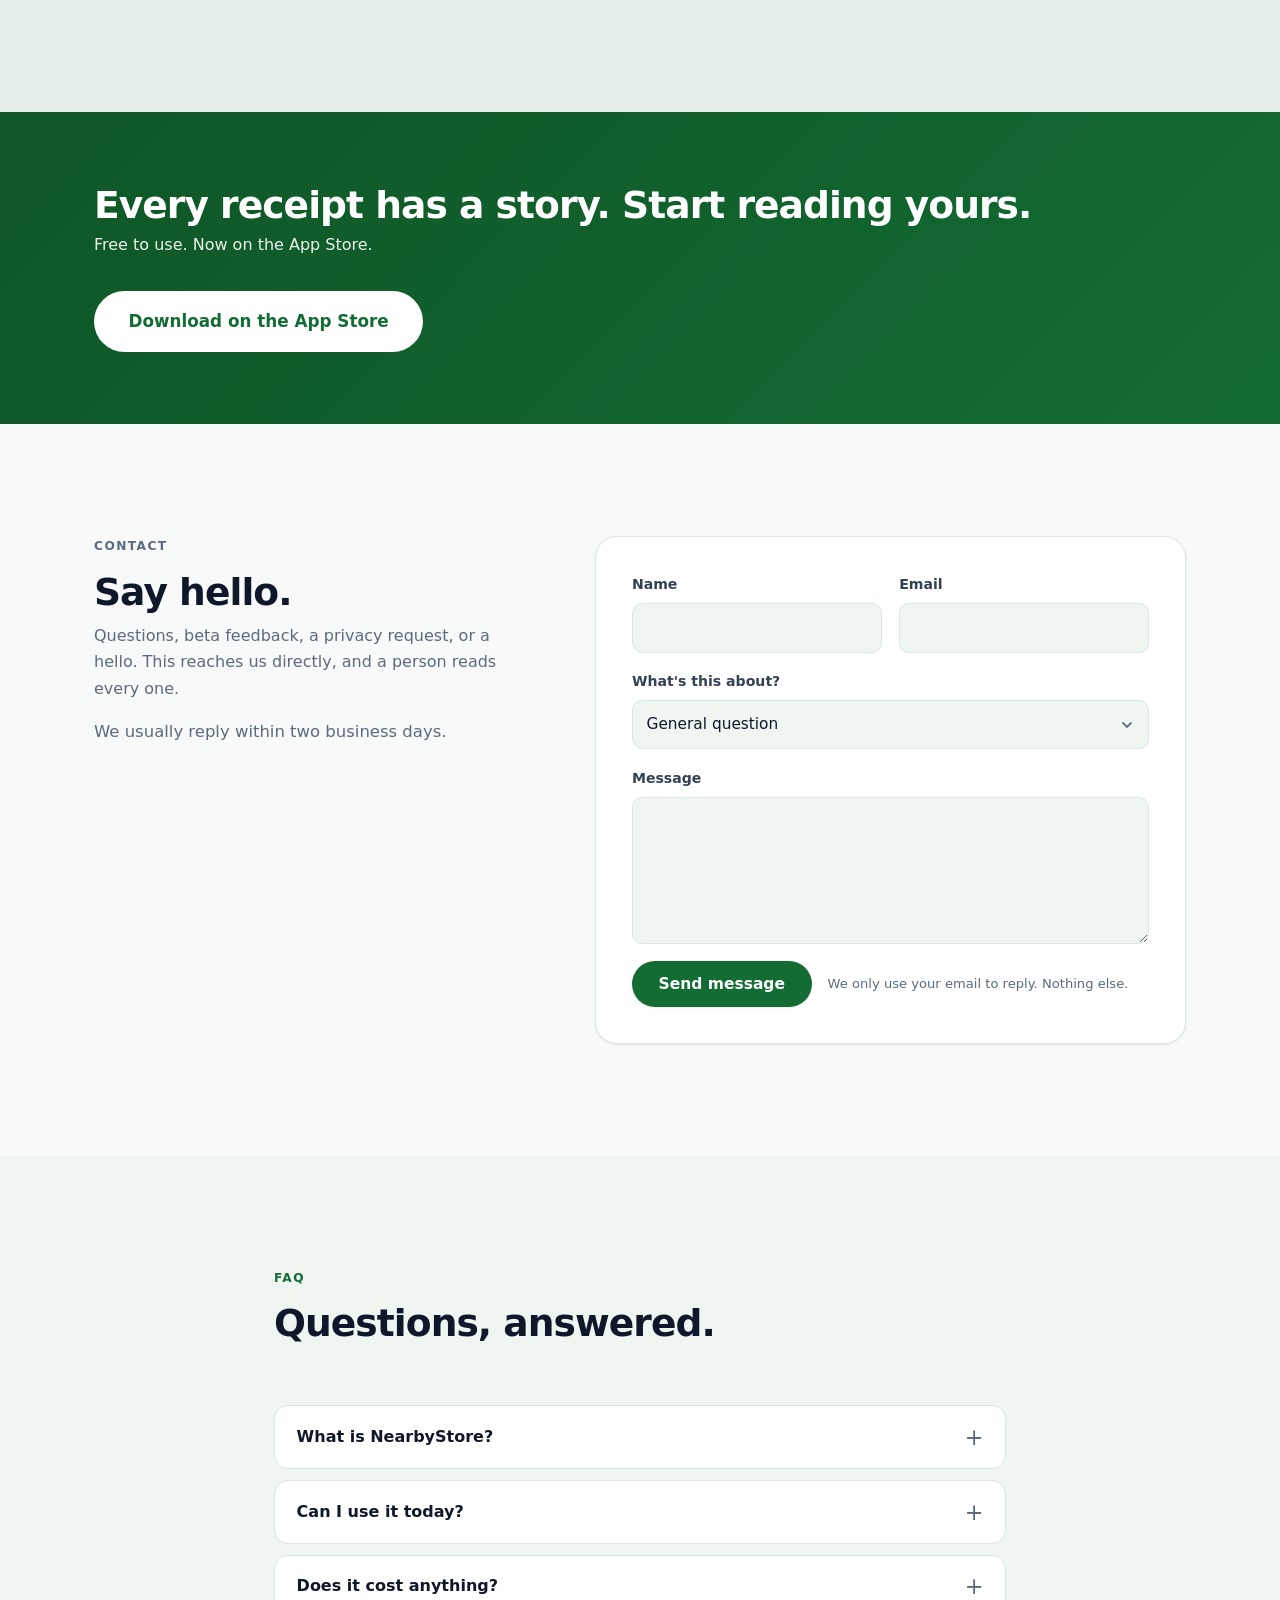
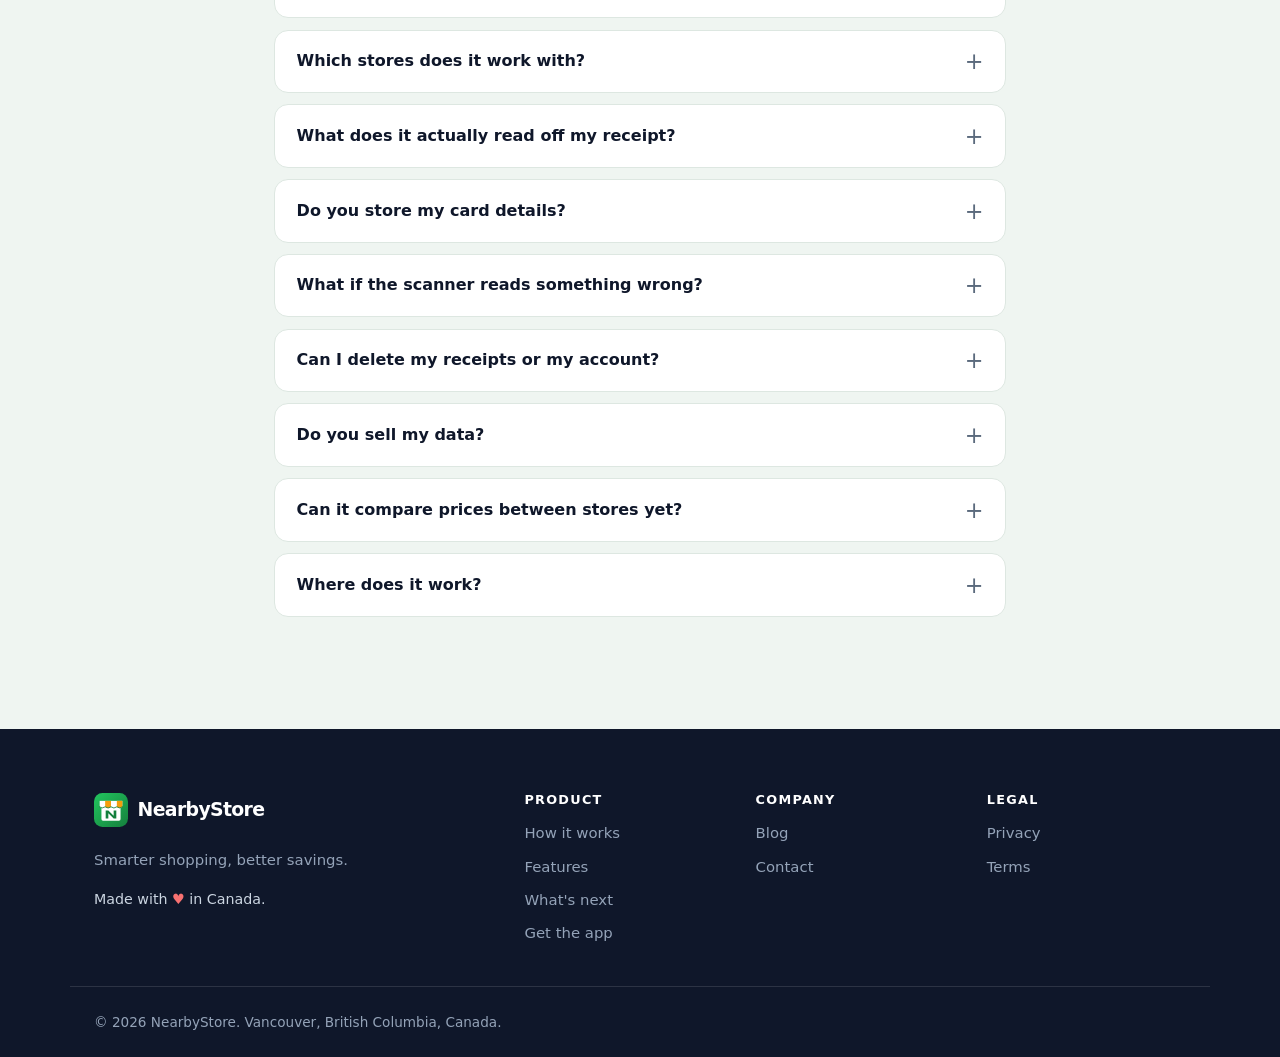
==== commit dd7dafbb: "feat: point every CTA at the iOS App Store now that it's live NearbyStore CA is live on the App Stor" ====
--- a/index.html
+++ b/index.html
@@ -50,9 +50,9 @@
         <a href="blog/">Blog</a>
         <a href="#faq">FAQ</a>
         <a href="#contact">Contact</a>
-        <a class="btn btn-sm btn-primary nav-cta" href="https://app.nearbystore.ca/" target="_blank" rel="noopener">
-          Try the beta
-          <svg viewBox="0 0 24 24" aria-hidden="true" width="14" height="14"><path fill="none" stroke="currentColor" stroke-width="2.2" stroke-linecap="round" stroke-linejoin="round" d="M7 17 17 7M9 7h8v8"/></svg>
+        <a class="btn btn-sm btn-primary nav-cta" href="https://apps.apple.com/ca/app/nearbystore-ca/id6810809687" target="_blank" rel="noopener">
+          Get the app
+          <svg viewBox="0 0 24 24" aria-hidden="true" width="14" height="14"><path fill="currentColor" d="M16.4 12.8c0-2.2 1.8-3.3 1.9-3.3-1-1.5-2.6-1.7-3.2-1.7-1.4-.1-2.7.8-3.3.8-.7 0-1.7-.8-2.8-.8-1.5 0-2.8.8-3.6 2.1-1.5 2.6-.4 6.5 1.1 8.7.7 1 1.6 2.2 2.7 2.2 1.1 0 1.5-.7 2.8-.7s1.6.7 2.8.7c1.1 0 1.9-1 2.6-2.1.8-1.2 1.2-2.4 1.2-2.4s-2.2-.9-2.2-3.5zM14.3 5.6c.6-.7 1-1.7.9-2.6-.9 0-2 .6-2.6 1.3-.6.6-1.1 1.6-.9 2.6 1 .1 2-.6 2.6-1.3z"/></svg>
         </a>
       </nav>
     </div>
@@ -71,10 +71,14 @@
           </p>
 
           <div class="hero-actions">
-            <a class="btn btn-primary" href="https://app.nearbystore.ca/" target="_blank" rel="noopener">
-              Try the beta
-              <svg viewBox="0 0 24 24" aria-hidden="true" width="14" height="14"><path fill="none" stroke="currentColor" stroke-width="2.2" stroke-linecap="round" stroke-linejoin="round" d="M7 17 17 7M9 7h8v8"/></svg>
+            <a class="btn btn-primary" href="https://apps.apple.com/ca/app/nearbystore-ca/id6810809687" target="_blank" rel="noopener">
+              <svg viewBox="0 0 24 24" aria-hidden="true" width="18" height="18"><path fill="currentColor" d="M16.4 12.8c0-2.2 1.8-3.3 1.9-3.3-1-1.5-2.6-1.7-3.2-1.7-1.4-.1-2.7.8-3.3.8-.7 0-1.7-.8-2.8-.8-1.5 0-2.8.8-3.6 2.1-1.5 2.6-.4 6.5 1.1 8.7.7 1 1.6 2.2 2.7 2.2 1.1 0 1.5-.7 2.8-.7s1.6.7 2.8.7c1.1 0 1.9-1 2.6-2.1.8-1.2 1.2-2.4 1.2-2.4s-2.2-.9-2.2-3.5zM14.3 5.6c.6-.7 1-1.7.9-2.6-.9 0-2 .6-2.6 1.3-.6.6-1.1 1.6-.9 2.6 1 .1 2-.6 2.6-1.3z"/></svg>
+              Download on the App Store
             </a>
+            <span class="btn btn-ghost" aria-disabled="true" aria-label="Android app: coming soon to Google Play">
+              <svg viewBox="0 0 24 24" aria-hidden="true" width="18" height="18"><path fill="currentColor" d="M3.6 2.3c-.3.3-.5.8-.5 1.4v16.6c0 .6.2 1.1.5 1.4l.1.1 9.3-9.3v-.2L3.6 2.3zM16.3 15.6l-3.1-3.1v-.2l3.1-3.1.1.1 3.7 2.1c1 .6 1 1.6 0 2.2l-3.8 2zM15.9 16l-3.2-3.2-9.1 9.1c.3.4.9.4 1.6.1L15.9 16M15.9 8L5.2 2c-.7-.4-1.3-.3-1.6.1l9.1 9.1L15.9 8z"/></svg>
+              Coming soon to Google Play
+            </span>
             <a class="link-arrow" href="#how">
               See how it works
               <svg viewBox="0 0 24 24" aria-hidden="true" width="15" height="15"><path fill="none" stroke="currentColor" stroke-width="2.2" stroke-linecap="round" stroke-linejoin="round" d="M5 12h14m-6-6 6 6-6 6"/></svg>
@@ -338,9 +342,9 @@
       <div class="wrap cta-inner reveal">
         <div>
           <h2>Every receipt has a story. Start reading yours.</h2>
-          <p>Free to use. No download needed.</p>
-        </div>
-        <a class="btn btn-lg btn-invert" href="https://app.nearbystore.ca/" target="_blank" rel="noopener">Try the beta</a>
+          <p>Free to use. Now on the App Store.</p>
+        </div>
+        <a class="btn btn-lg btn-invert" href="https://apps.apple.com/ca/app/nearbystore-ca/id6810809687" target="_blank" rel="noopener">Download on the App Store</a>
       </div>
     </section>
 
@@ -427,7 +431,7 @@
           </details>
           <details class="reveal">
             <summary>Can I use it today?</summary>
-            <p>Yes. The beta runs in your browser at <a href="https://app.nearbystore.ca/" target="_blank" rel="noopener">app.nearbystore.ca</a>, so there is nothing to install. The iOS and Android apps are still in development and have not been published to either store.</p>
+            <p>Yes. NearbyStore is live on the <a href="https://apps.apple.com/ca/app/nearbystore-ca/id6810809687" target="_blank" rel="noopener">iOS App Store</a> today. The Android app is still in development and hasn't been published to Google Play yet.</p>
           </details>
           <details class="reveal">
             <summary>Does it cost anything?</summary>
@@ -488,7 +492,7 @@
         <a href="#how">How it works</a>
         <a href="#features">Features</a>
         <a href="#next">What's next</a>
-        <a href="https://app.nearbystore.ca/" target="_blank" rel="noopener">Try the beta</a>
+        <a href="https://apps.apple.com/ca/app/nearbystore-ca/id6810809687" target="_blank" rel="noopener">Get the app</a>
       </nav>
 
       <nav class="footer-col" aria-labelledby="foot-company">
@@ -538,8 +542,8 @@
         "@type": "SoftwareApplication",
         "name": "NearbyStore",
         "applicationCategory": "FinanceApplication",
-        "operatingSystem": "Web browser",
-        "url": "https://app.nearbystore.ca/",
+        "operatingSystem": "iOS",
+        "url": "https://apps.apple.com/ca/app/nearbystore-ca/id6810809687",
         "description": "Photograph a grocery receipt. NearbyStore reads every line item, tracks what you spend each month, and shows how prices move on the things you buy regularly.",
         "publisher": { "@id": "https://nearbystore.ca/#org" },
         "offers": { "@type": "Offer", "price": "0", "priceCurrency": "CAD" }
@@ -548,7 +552,7 @@
         "@type": "FAQPage",
         "mainEntity": [
           { "@type": "Question", "name": "What is NearbyStore?", "acceptedAnswer": { "@type": "Answer", "text": "A grocery receipt app. You photograph a receipt, it reads every line item, and it turns your own shopping history into a monthly spending picture and a price record for the things you buy again and again." } },
-          { "@type": "Question", "name": "Can I use it today?", "acceptedAnswer": { "@type": "Answer", "text": "Yes. The beta runs in your browser at app.nearbystore.ca, so there is nothing to install. The iOS and Android apps are still in development and have not been published to either store." } },
+          { "@type": "Question", "name": "Can I use it today?", "acceptedAnswer": { "@type": "Answer", "text": "Yes. NearbyStore is live on the iOS App Store today. The Android app is still in development and hasn't been published to Google Play yet." } },
           { "@type": "Question", "name": "Does it cost anything?", "acceptedAnswer": { "@type": "Answer", "text": "Yes, it's free to use. We haven't set pricing for the future, and if that ever changes, we'll tell existing users well before it happens." } },
           { "@type": "Question", "name": "Which stores does it work with?", "acceptedAnswer": { "@type": "Answer", "text": "Any store that prints a receipt. The scanner reads the paper, so it doesn't depend on a partnership, a loyalty card, or a store integration." } },
           { "@type": "Question", "name": "What does it actually read off my receipt?", "acceptedAnswer": { "@type": "Answer", "text": "The store, the date, and each line item: description, quantity, unit price and line total, plus the receipt totals." } },
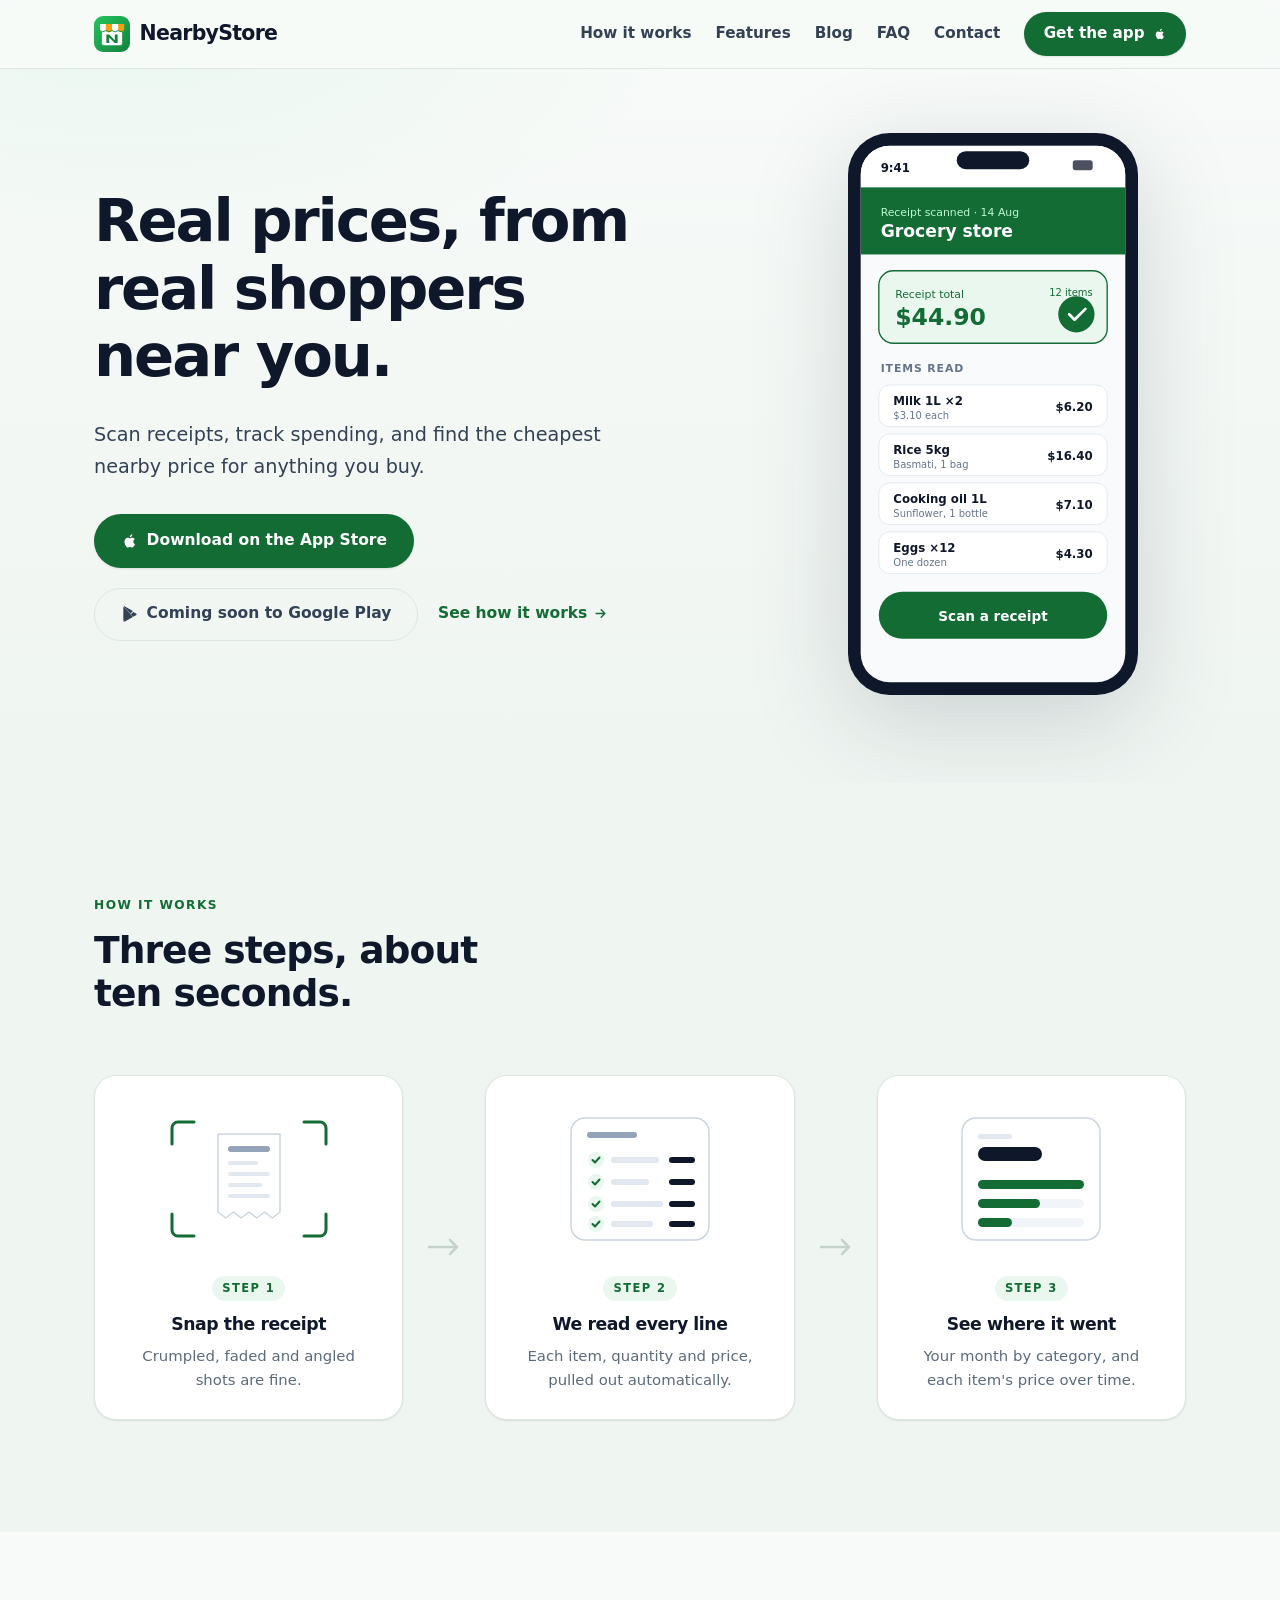
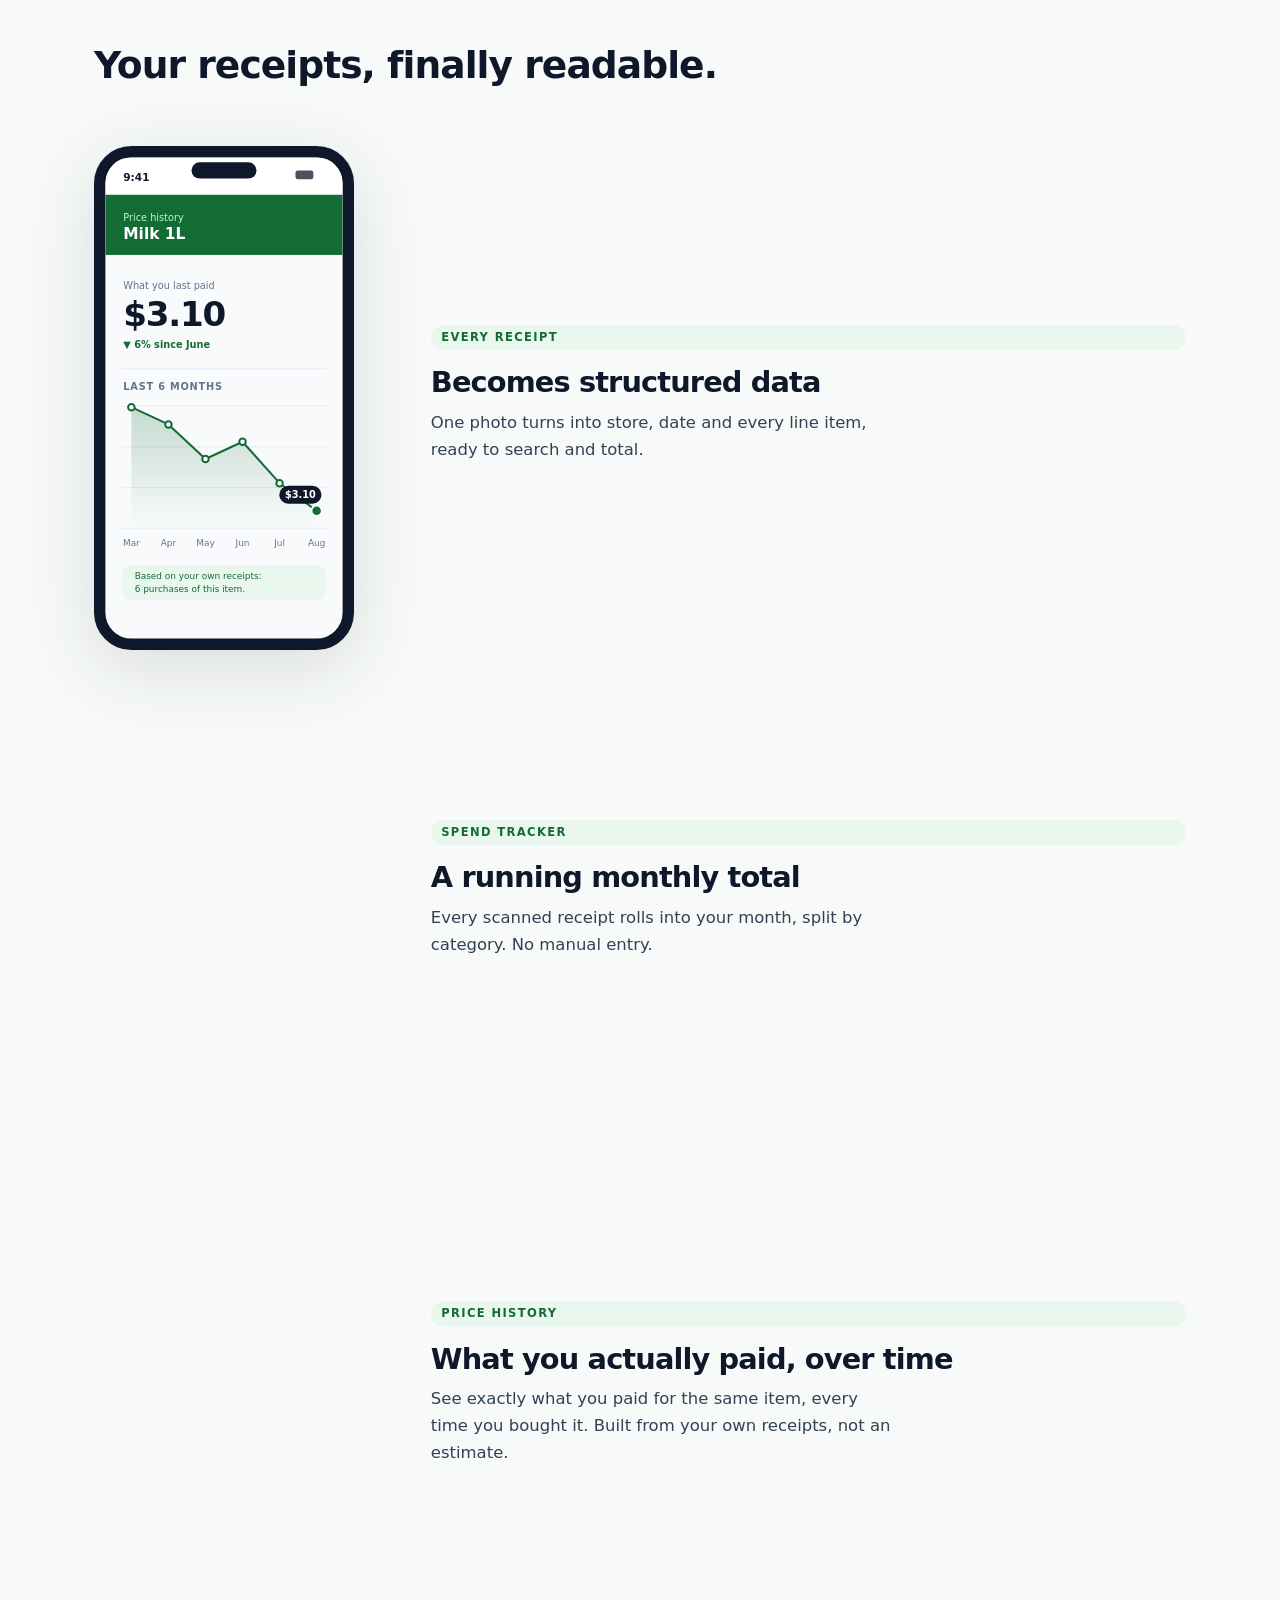
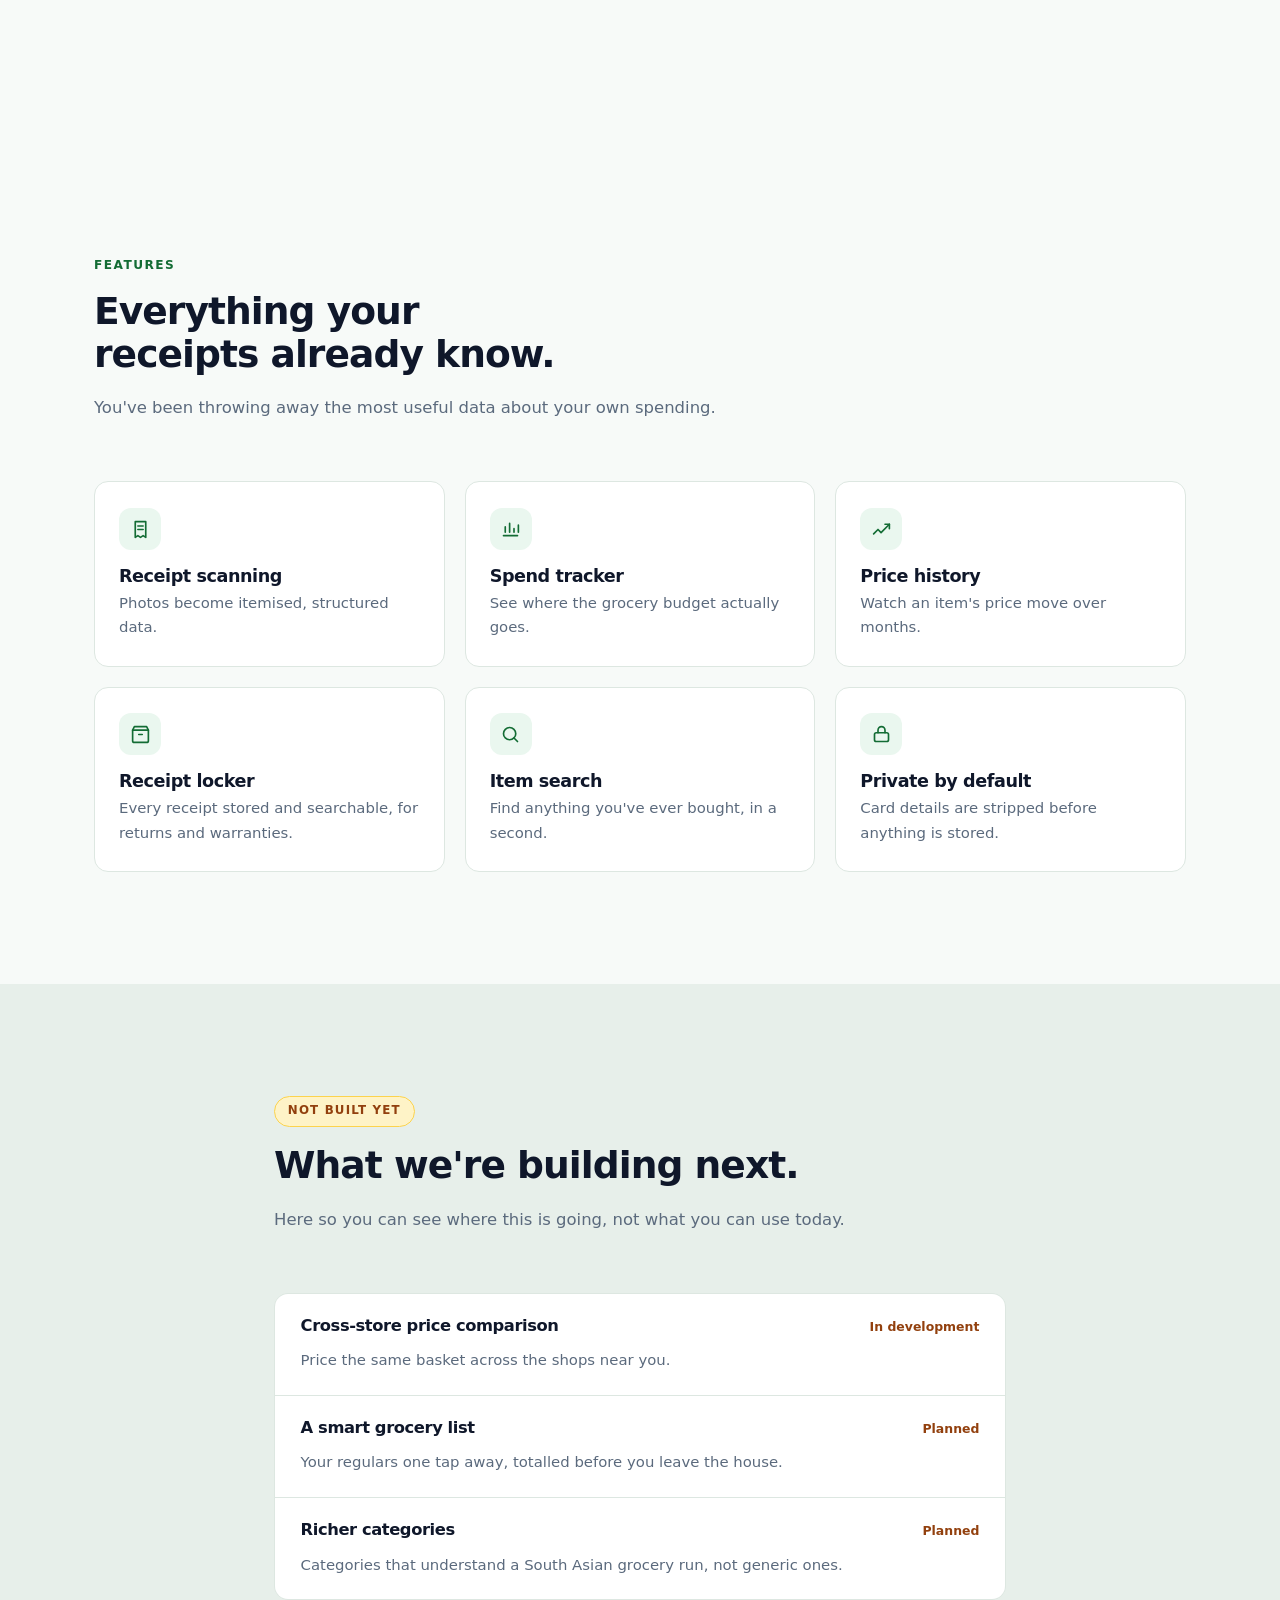
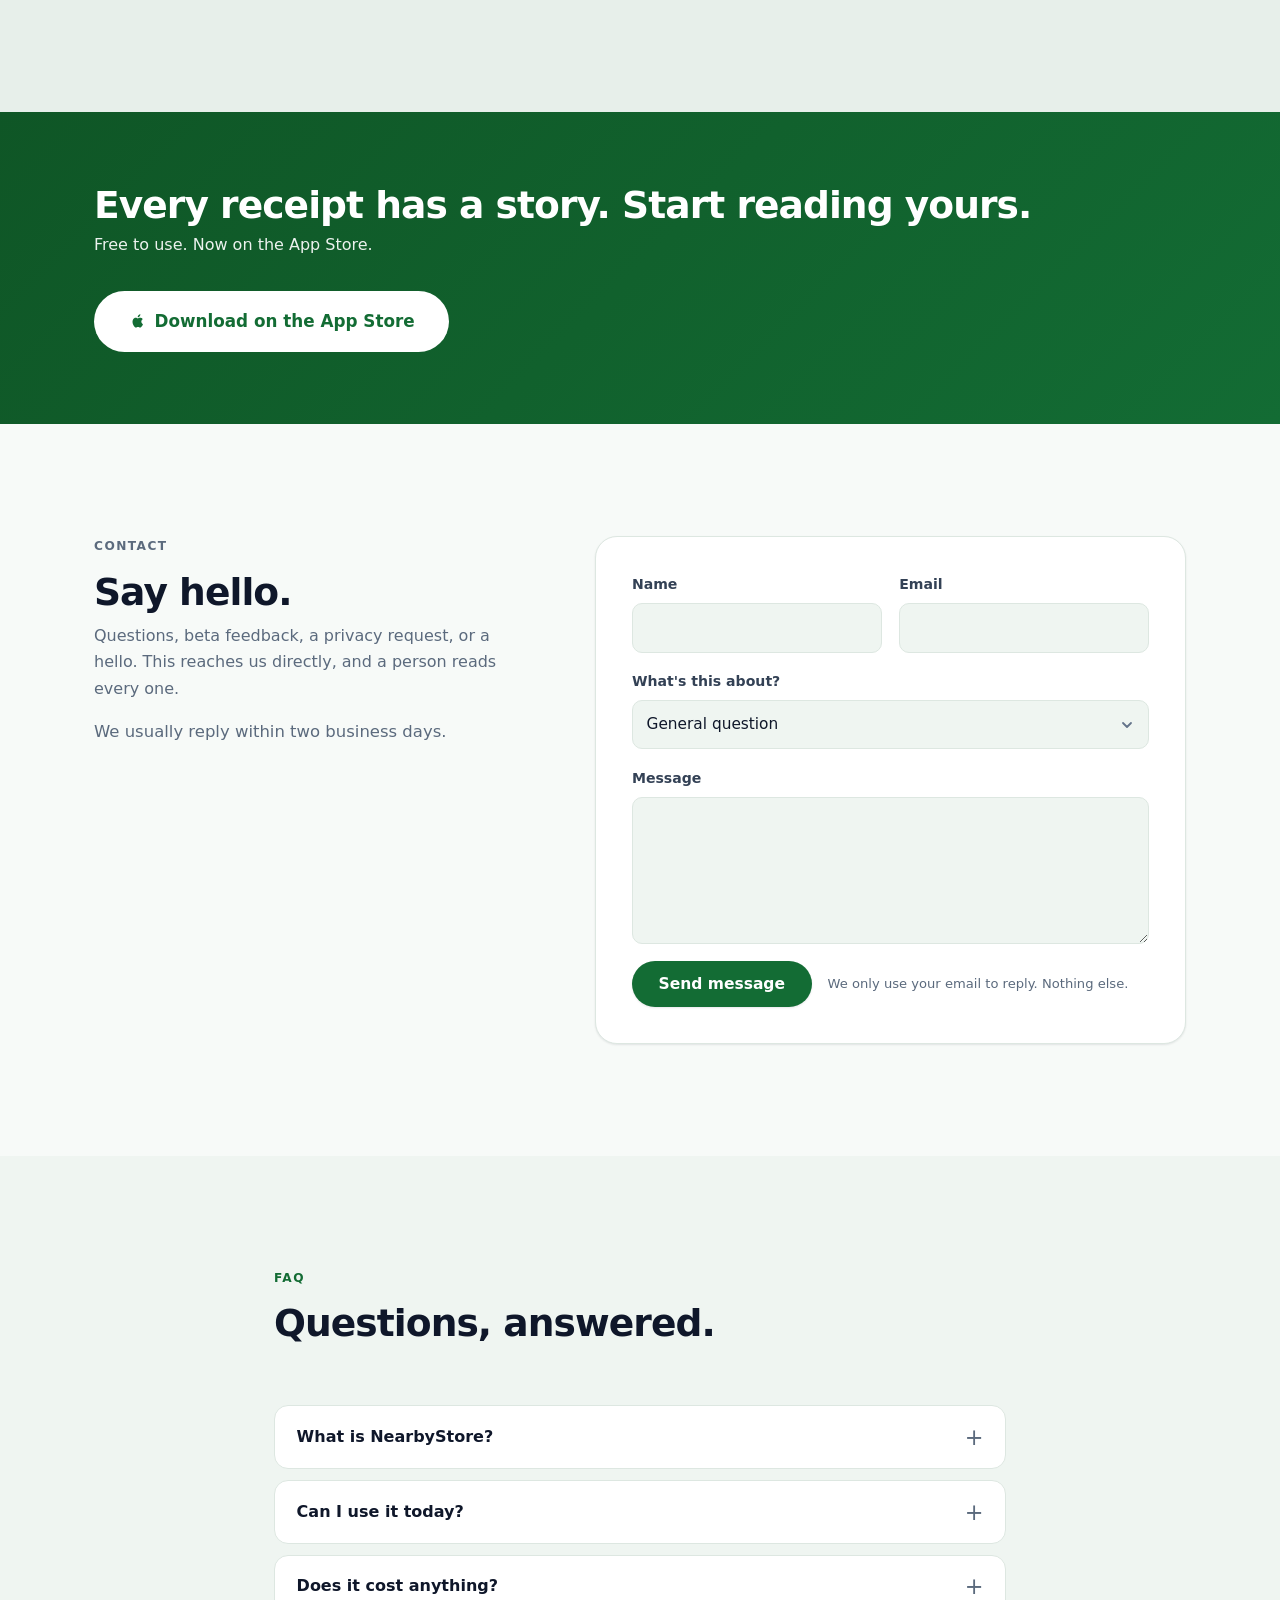
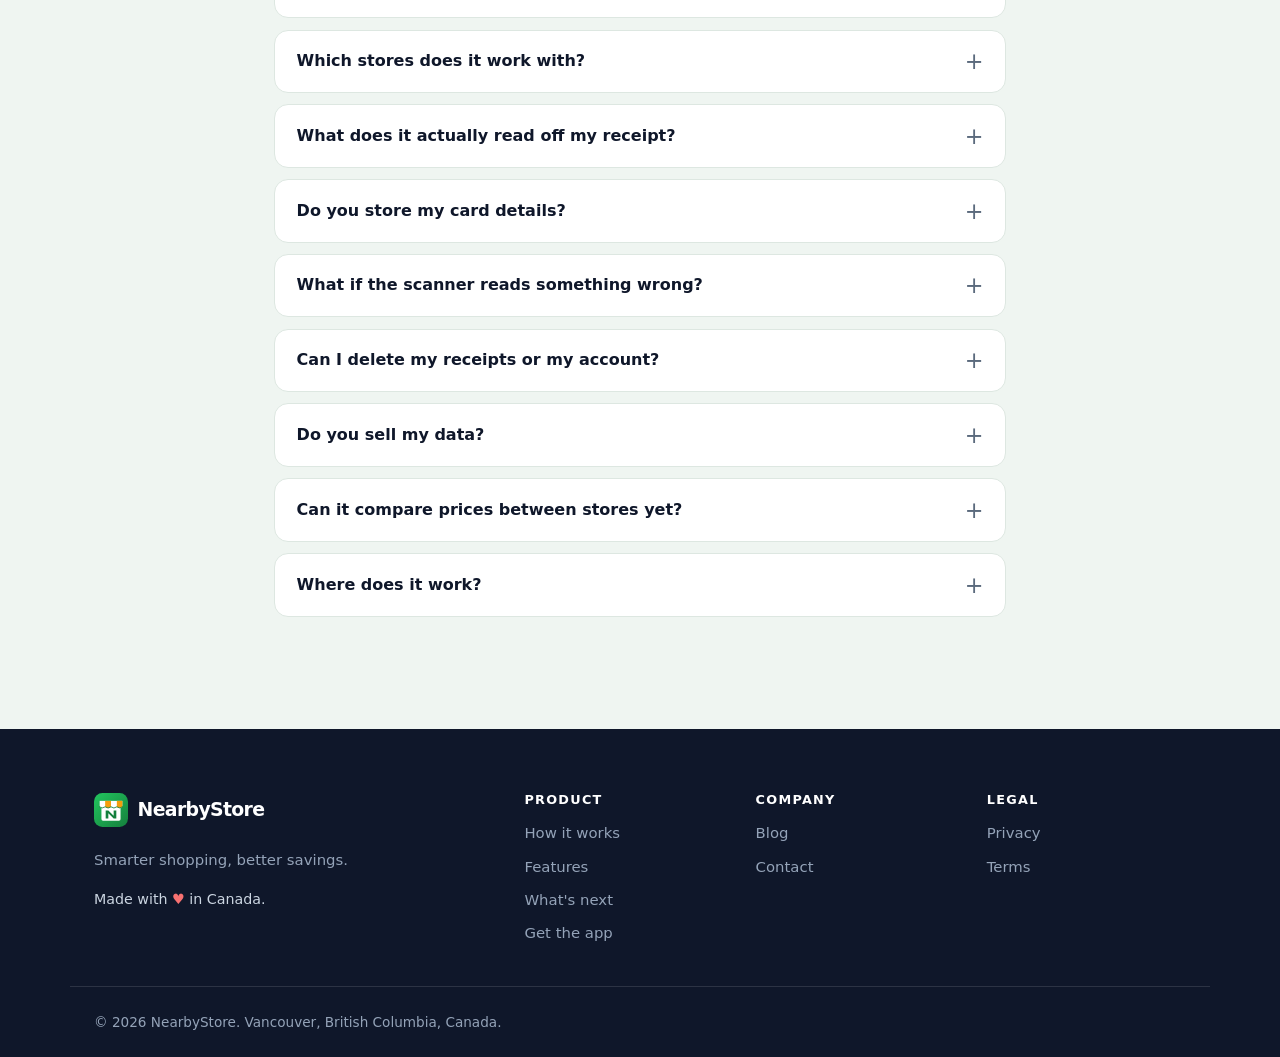
==== commit 7e06c9bf: "Standardize App Store button logo and sizing across pages Add the Apple logo icon to the CTA-band do" ====
--- a/index.html
+++ b/index.html
@@ -344,7 +344,10 @@
           <h2>Every receipt has a story. Start reading yours.</h2>
           <p>Free to use. Now on the App Store.</p>
         </div>
-        <a class="btn btn-lg btn-invert" href="https://apps.apple.com/ca/app/nearbystore-ca/id6810809687" target="_blank" rel="noopener">Download on the App Store</a>
+        <a class="btn btn-lg btn-invert" href="https://apps.apple.com/ca/app/nearbystore-ca/id6810809687" target="_blank" rel="noopener">
+          <svg viewBox="0 0 24 24" aria-hidden="true" width="18" height="18"><path fill="currentColor" d="M16.4 12.8c0-2.2 1.8-3.3 1.9-3.3-1-1.5-2.6-1.7-3.2-1.7-1.4-.1-2.7.8-3.3.8-.7 0-1.7-.8-2.8-.8-1.5 0-2.8.8-3.6 2.1-1.5 2.6-.4 6.5 1.1 8.7.7 1 1.6 2.2 2.7 2.2 1.1 0 1.5-.7 2.8-.7s1.6.7 2.8.7c1.1 0 1.9-1 2.6-2.1.8-1.2 1.2-2.4 1.2-2.4s-2.2-.9-2.2-3.5zM14.3 5.6c.6-.7 1-1.7.9-2.6-.9 0-2 .6-2.6 1.3-.6.6-1.1 1.6-.9 2.6 1 .1 2-.6 2.6-1.3z"/></svg>
+          Download on the App Store
+        </a>
       </div>
     </section>
 
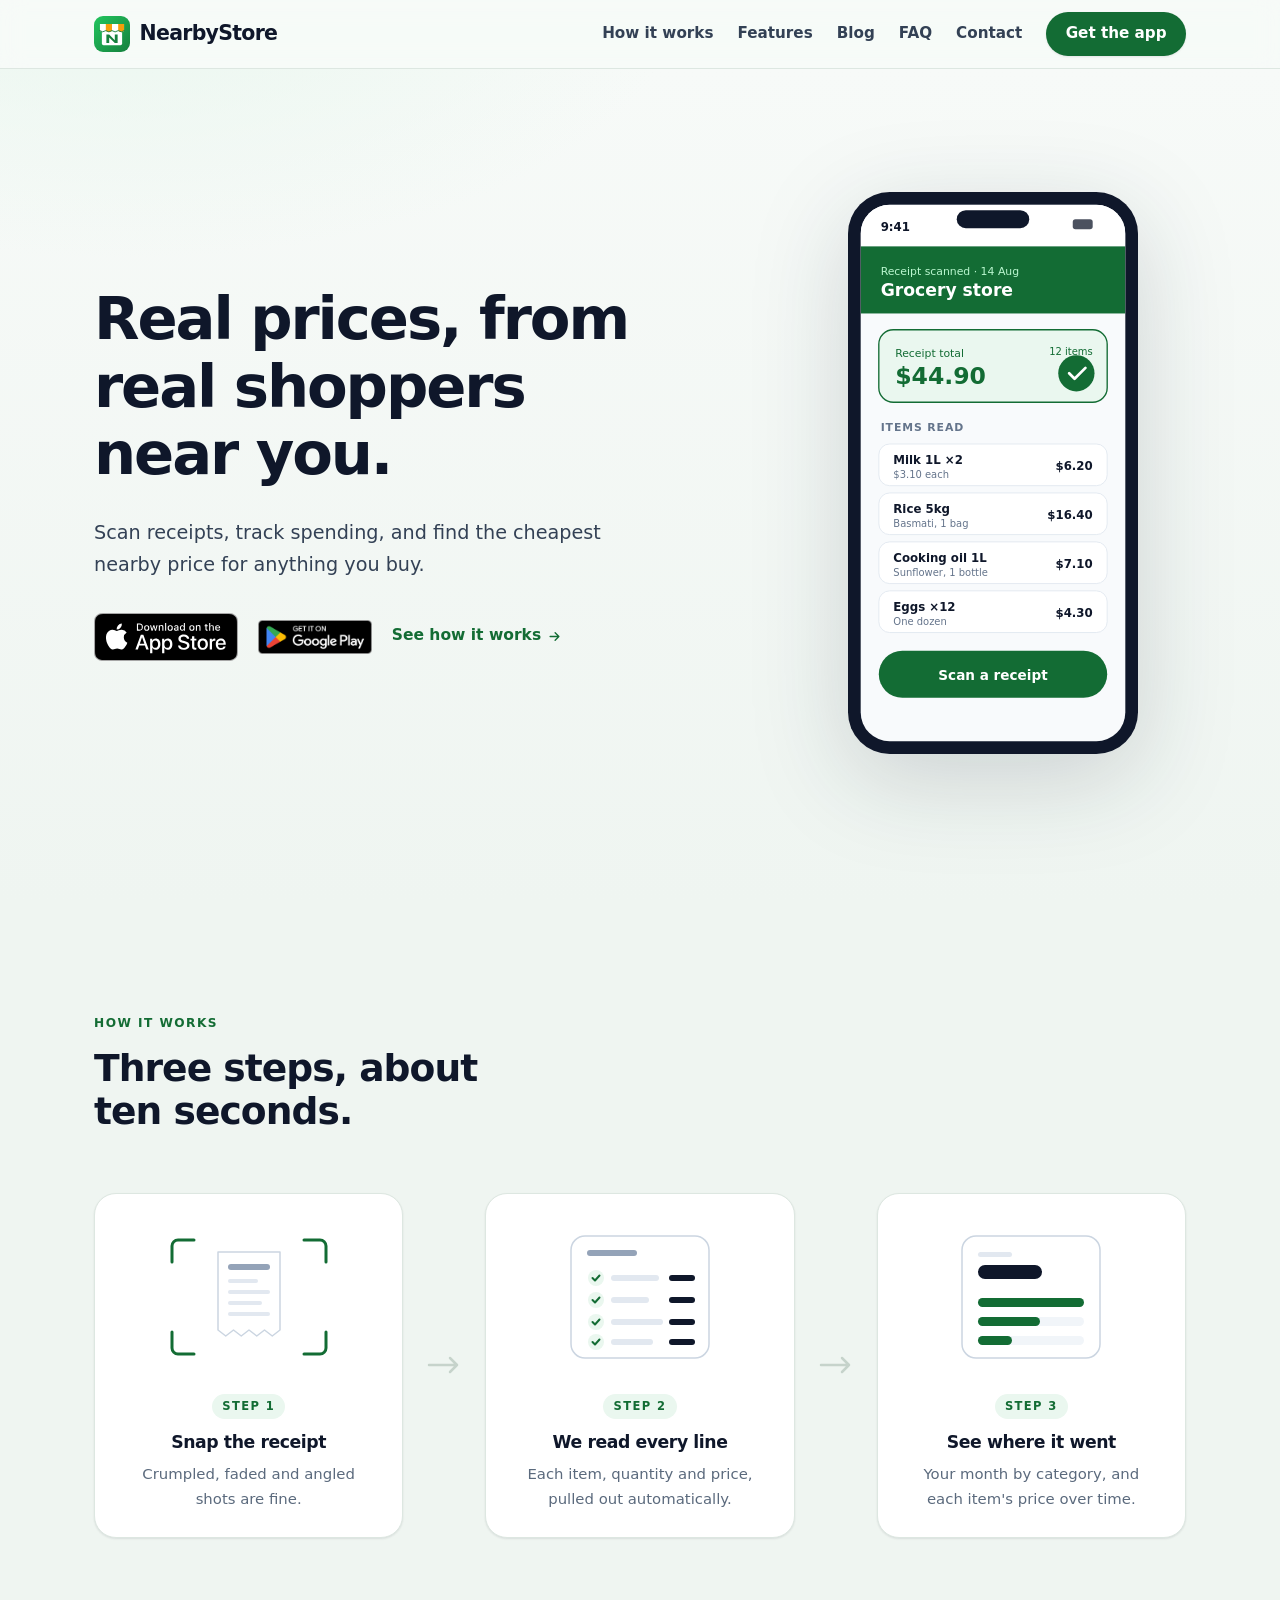
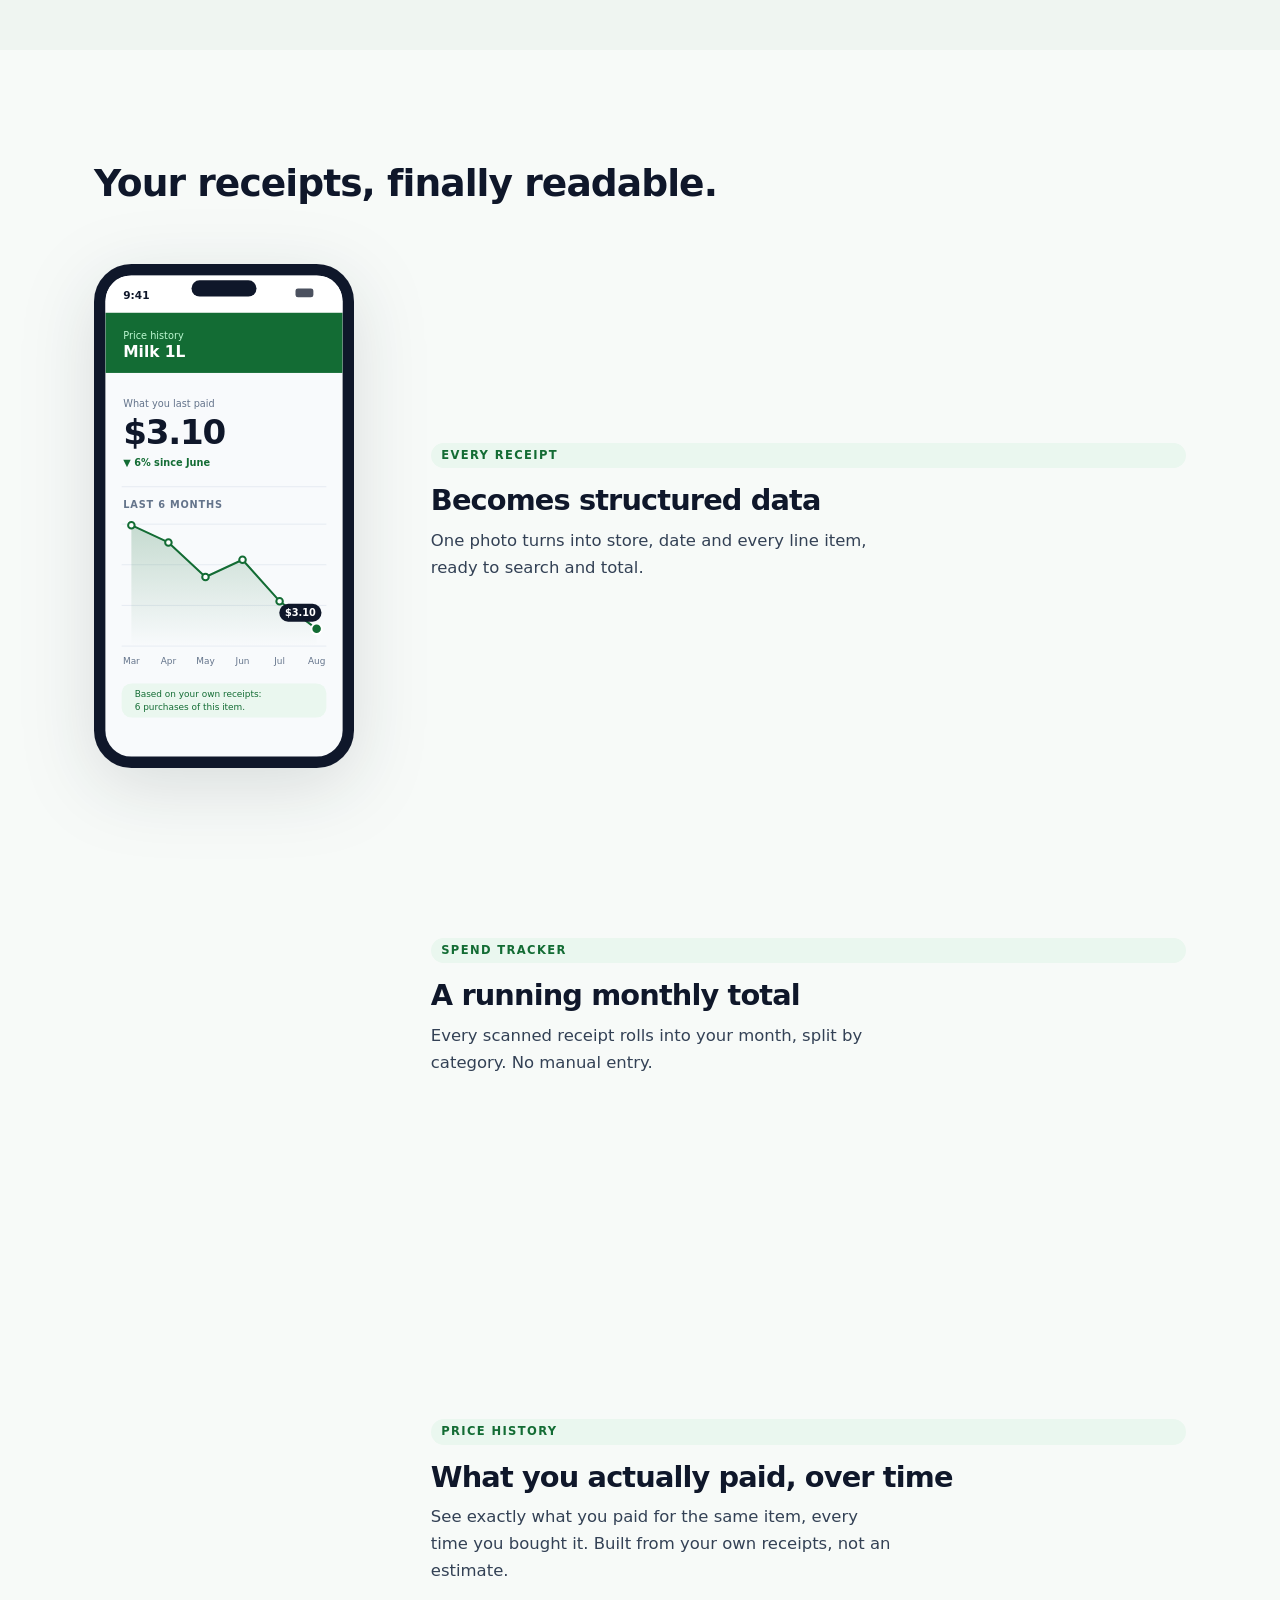
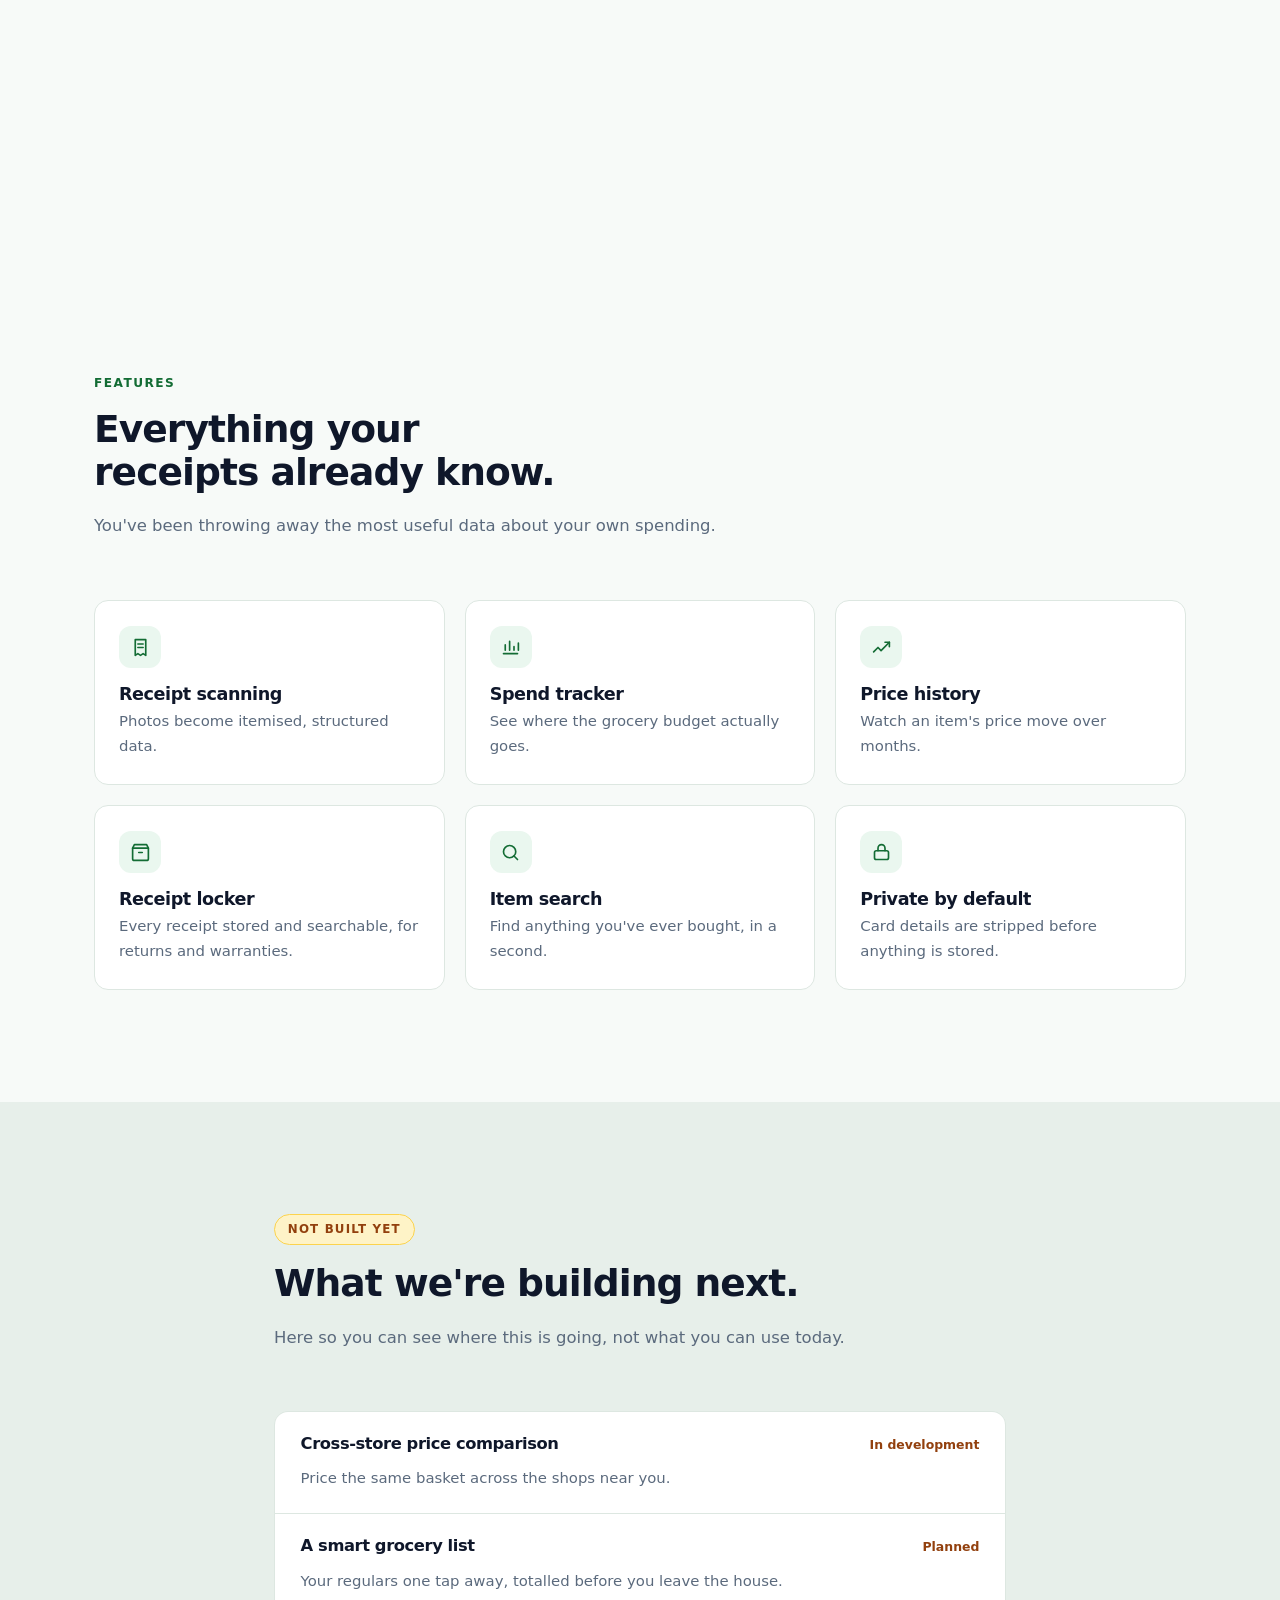
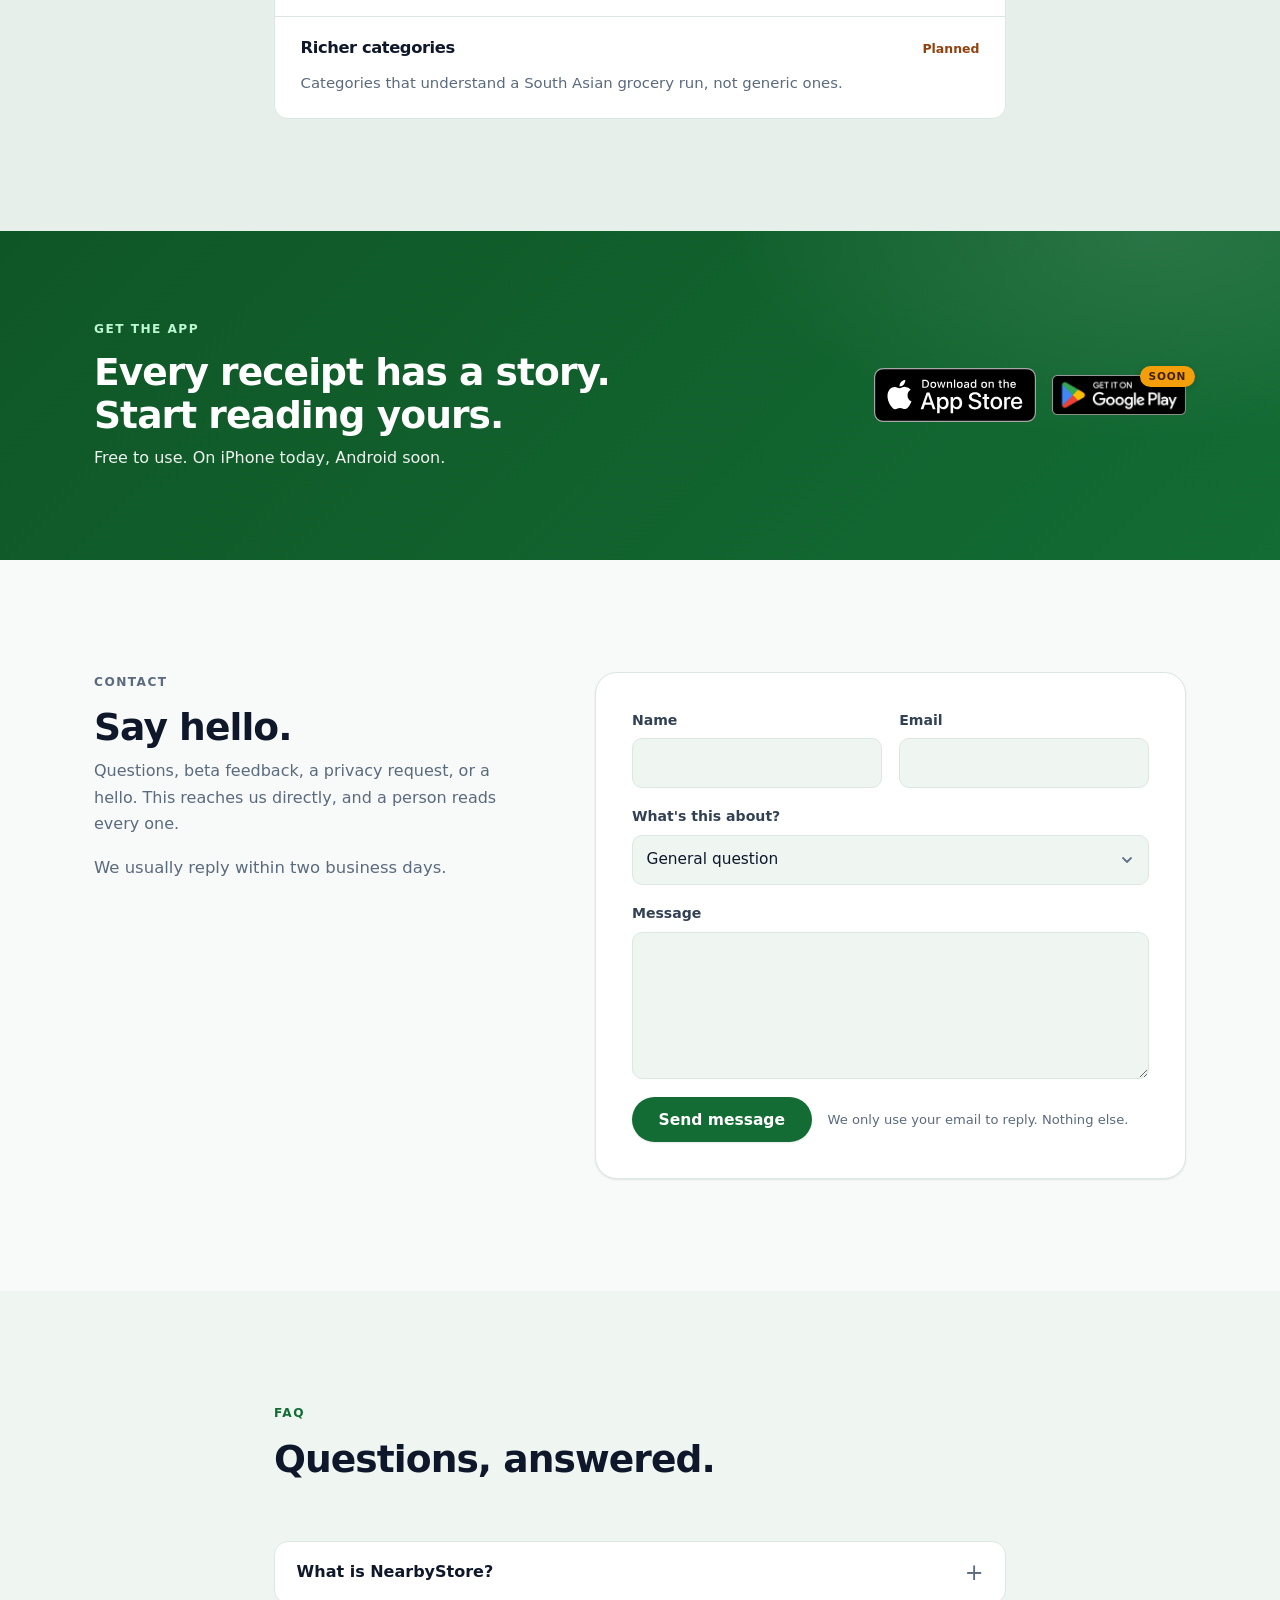
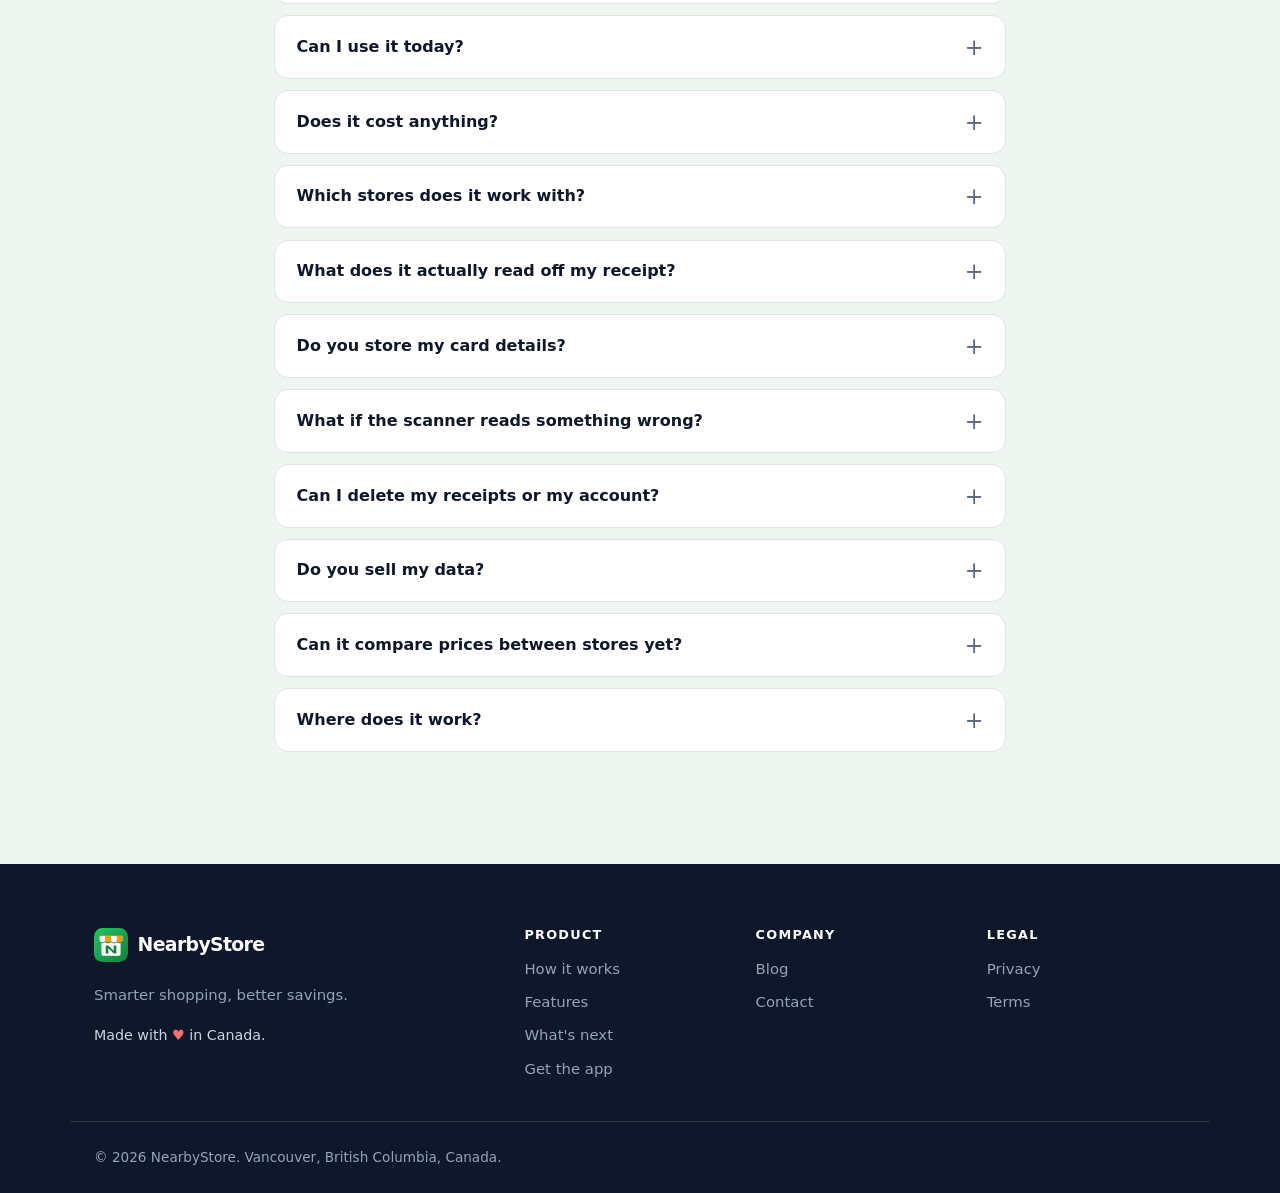
==== commit 273d9ae1: "Use official store badges, add download section, polish homepage Replace hand-built App Store/Google" ====
--- a/index.html
+++ b/index.html
@@ -24,8 +24,8 @@
   <meta property="og:image:height" content="630" />
   <meta name="twitter:card" content="summary_large_image" />
 
-  <link rel="stylesheet" href="styles.css" />
-  <script src="script.js" defer></script>
+  <link rel="stylesheet" href="styles.css?v=3" />
+  <script src="script.js?v=3" defer></script>
 </head>
 <body>
   <a class="skip-link" href="#main">Skip to content</a>
@@ -50,10 +50,7 @@
         <a href="blog/">Blog</a>
         <a href="#faq">FAQ</a>
         <a href="#contact">Contact</a>
-        <a class="btn btn-sm btn-primary nav-cta" href="https://apps.apple.com/ca/app/nearbystore-ca/id6810809687" target="_blank" rel="noopener">
-          Get the app
-          <svg viewBox="0 0 24 24" aria-hidden="true" width="14" height="14"><path fill="currentColor" d="M16.4 12.8c0-2.2 1.8-3.3 1.9-3.3-1-1.5-2.6-1.7-3.2-1.7-1.4-.1-2.7.8-3.3.8-.7 0-1.7-.8-2.8-.8-1.5 0-2.8.8-3.6 2.1-1.5 2.6-.4 6.5 1.1 8.7.7 1 1.6 2.2 2.7 2.2 1.1 0 1.5-.7 2.8-.7s1.6.7 2.8.7c1.1 0 1.9-1 2.6-2.1.8-1.2 1.2-2.4 1.2-2.4s-2.2-.9-2.2-3.5zM14.3 5.6c.6-.7 1-1.7.9-2.6-.9 0-2 .6-2.6 1.3-.6.6-1.1 1.6-.9 2.6 1 .1 2-.6 2.6-1.3z"/></svg>
-        </a>
+        <a class="btn btn-sm btn-primary nav-cta" href="#download">Get the app</a>
       </nav>
     </div>
   </header>
@@ -71,13 +68,11 @@
           </p>
 
           <div class="hero-actions">
-            <a class="btn btn-primary" href="https://apps.apple.com/ca/app/nearbystore-ca/id6810809687" target="_blank" rel="noopener">
-              <svg viewBox="0 0 24 24" aria-hidden="true" width="18" height="18"><path fill="currentColor" d="M16.4 12.8c0-2.2 1.8-3.3 1.9-3.3-1-1.5-2.6-1.7-3.2-1.7-1.4-.1-2.7.8-3.3.8-.7 0-1.7-.8-2.8-.8-1.5 0-2.8.8-3.6 2.1-1.5 2.6-.4 6.5 1.1 8.7.7 1 1.6 2.2 2.7 2.2 1.1 0 1.5-.7 2.8-.7s1.6.7 2.8.7c1.1 0 1.9-1 2.6-2.1.8-1.2 1.2-2.4 1.2-2.4s-2.2-.9-2.2-3.5zM14.3 5.6c.6-.7 1-1.7.9-2.6-.9 0-2 .6-2.6 1.3-.6.6-1.1 1.6-.9 2.6 1 .1 2-.6 2.6-1.3z"/></svg>
-              Download on the App Store
+            <a class="store-badge" href="https://apps.apple.com/ca/app/nearbystore-ca/id6810809687" target="_blank" rel="noopener">
+              <img src="assets/app-store-badge.svg?v=3" alt="Download on the App Store" width="144" height="48" />
             </a>
-            <span class="btn btn-ghost" aria-disabled="true" aria-label="Android app: coming soon to Google Play">
-              <svg viewBox="0 0 24 24" aria-hidden="true" width="18" height="18"><path fill="currentColor" d="M3.6 2.3c-.3.3-.5.8-.5 1.4v16.6c0 .6.2 1.1.5 1.4l.1.1 9.3-9.3v-.2L3.6 2.3zM16.3 15.6l-3.1-3.1v-.2l3.1-3.1.1.1 3.7 2.1c1 .6 1 1.6 0 2.2l-3.8 2zM15.9 16l-3.2-3.2-9.1 9.1c.3.4.9.4 1.6.1L15.9 16M15.9 8L5.2 2c-.7-.4-1.3-.3-1.6.1l9.1 9.1L15.9 8z"/></svg>
-              Coming soon to Google Play
+            <span class="store-badge store-badge--sm">
+              <img src="assets/google-play-badge.png?v=3" alt="Google Play: Android app coming soon" width="114" height="34" />
             </span>
             <a class="link-arrow" href="#how">
               See how it works
@@ -338,16 +333,22 @@
     </section>
 
     <!-- ============ CTA BAND ============ -->
-    <section class="cta-band">
+    <section class="cta-band" id="download" aria-labelledby="download-title">
       <div class="wrap cta-inner reveal">
-        <div>
-          <h2>Every receipt has a story. Start reading yours.</h2>
-          <p>Free to use. Now on the App Store.</p>
-        </div>
-        <a class="btn btn-lg btn-invert" href="https://apps.apple.com/ca/app/nearbystore-ca/id6810809687" target="_blank" rel="noopener">
-          <svg viewBox="0 0 24 24" aria-hidden="true" width="18" height="18"><path fill="currentColor" d="M16.4 12.8c0-2.2 1.8-3.3 1.9-3.3-1-1.5-2.6-1.7-3.2-1.7-1.4-.1-2.7.8-3.3.8-.7 0-1.7-.8-2.8-.8-1.5 0-2.8.8-3.6 2.1-1.5 2.6-.4 6.5 1.1 8.7.7 1 1.6 2.2 2.7 2.2 1.1 0 1.5-.7 2.8-.7s1.6.7 2.8.7c1.1 0 1.9-1 2.6-2.1.8-1.2 1.2-2.4 1.2-2.4s-2.2-.9-2.2-3.5zM14.3 5.6c.6-.7 1-1.7.9-2.6-.9 0-2 .6-2.6 1.3-.6.6-1.1 1.6-.9 2.6 1 .1 2-.6 2.6-1.3z"/></svg>
-          Download on the App Store
-        </a>
+        <div class="cta-copy">
+          <p class="eyebrow">Get the app</p>
+          <h2 id="download-title">Every receipt has a story. Start reading yours.</h2>
+          <p>Free to use. On iPhone today, Android soon.</p>
+        </div>
+        <div class="cta-badges">
+          <a class="store-badge store-badge--lg" href="https://apps.apple.com/ca/app/nearbystore-ca/id6810809687" target="_blank" rel="noopener">
+            <img src="assets/app-store-badge.svg?v=3" alt="Download on the App Store" width="162" height="54" />
+          </a>
+          <span class="store-badge store-badge--sm store-badge--soon">
+            <img src="assets/google-play-badge.png?v=3" alt="Google Play: Android app coming soon" width="134" height="40" />
+            <span class="soon-tag" aria-hidden="true">Soon</span>
+          </span>
+        </div>
       </div>
     </section>
 
--- a/styles.css
+++ b/styles.css
@@ -112,6 +112,28 @@
 .btn-ghost { background: transparent; color: var(--ink-soft); border-color: var(--border); }
 .btn-ghost:hover { border-color: var(--line); color: var(--ink); background: var(--card); }
 
+/* Official App Store / Google Play badges. Both assets are cropped tight to
+   the black pill, so equal heights render as equal-sized badges. */
+.store-badge {
+  position: relative; display: inline-flex; line-height: 0; border-radius: 10px;
+  transition: transform .15s ease, box-shadow .15s ease;
+}
+a.store-badge:hover { transform: translateY(-2px); box-shadow: var(--shadow-md); }
+.store-badge:focus-visible { outline: 2px solid var(--brand); outline-offset: 3px; }
+.store-badge img { display: block; height: 48px; width: auto; }
+.store-badge--lg img { height: 54px; }
+.store-badge--sm img { height: 34px; }
+.cta-badges .store-badge--sm img { height: 40px; }
+
+.store-badge--sm, .store-badge--soon { cursor: default; }
+.soon-tag {
+  position: absolute; top: -9px; right: -9px;
+  background: var(--accent); color: #422006;
+  font-size: .66rem; font-weight: 800; letter-spacing: .08em; text-transform: uppercase; line-height: 1;
+  padding: .32rem .55rem; border-radius: 999px;
+  box-shadow: 0 2px 6px rgba(15, 23, 42, .18);
+}
+
 /* A plain text link that still reads as an action. */
 .link-arrow {
   display: inline-flex; align-items: center; gap: .35rem;
@@ -126,7 +148,9 @@
   background: var(--header-bg);
   backdrop-filter: saturate(180%) blur(12px);
   border-bottom: 1px solid var(--border);
-}
+  transition: box-shadow .2s ease;
+}
+.site-header.is-scrolled { box-shadow: 0 6px 20px rgba(15, 23, 42, .06); }
 .header-inner { display: flex; align-items: center; gap: 1rem; height: var(--header-h); }
 
 .brand { display: inline-flex; align-items: center; gap: .6rem; text-decoration: none; font-weight: 800; }
@@ -138,7 +162,7 @@
 .site-nav { margin-left: auto; display: flex; align-items: center; gap: 1.5rem; }
 .site-nav a { text-decoration: none; color: var(--ink-soft); font-weight: 550; font-size: .95rem; white-space: nowrap; }
 .site-nav a:hover { color: var(--brand-dark); }
-.site-nav .nav-cta { color: #fff; }
+.site-nav .nav-cta, .site-nav .nav-cta:hover { color: #fff; }
 
 .nav-toggle {
   margin-left: auto; display: none; flex-direction: column; gap: 5px;
@@ -156,6 +180,9 @@
     linear-gradient(180deg, var(--bg) 0%, var(--surface) 100%);
   padding: clamp(2rem, 5vw, 4rem) 0 clamp(3rem, 7vw, 5.5rem);
   overflow: hidden;
+  min-height: calc(100vh - var(--header-h));
+  display: flex;
+  align-items: center;
 }
 .hero-inner {
   display: grid; grid-template-columns: 1.25fr .75fr;
@@ -325,10 +352,19 @@
 .next-list .next-when { font-size: .78rem; font-weight: 650; color: var(--warn-ink); white-space: nowrap; grid-row: 1; grid-column: 2; }
 
 /* ---------- CTA band ---------- */
-.cta-band { background: linear-gradient(135deg, var(--brand-darker), var(--brand-dark)); color: #fff; padding: clamp(3rem, 6vw, 4.5rem) 0; }
-.cta-inner { display: flex; align-items: center; justify-content: space-between; gap: 2rem; flex-wrap: wrap; }
-.cta-band h2 { margin-bottom: .3rem; }
+.cta-band {
+  position: relative; overflow: hidden; color: #fff;
+  background:
+    radial-gradient(600px 300px at 90% 0%, rgba(255, 255, 255, .10), transparent 70%),
+    linear-gradient(135deg, var(--brand-darker), var(--brand-dark));
+  padding: clamp(3.5rem, 7vw, 5.5rem) 0;
+}
+.cta-inner { display: flex; align-items: center; justify-content: space-between; gap: 2.5rem; flex-wrap: wrap; }
+.cta-copy { max-width: 560px; }
+.cta-band .eyebrow { color: #bbf7d0; margin-bottom: .8rem; opacity: 1; }
+.cta-band h2 { margin-bottom: .5rem; }
 .cta-band p { margin: 0; opacity: .92; }
+.cta-badges { display: flex; flex-direction: row; align-items: center; gap: 1rem; }
 
 /* =========================================================
    CONTACT FORM
@@ -514,6 +550,8 @@
   .feature-grid { grid-template-columns: 1fr; }
   .footer-inner { grid-template-columns: 1fr; }
   .cta-inner { flex-direction: column; align-items: flex-start; }
+  .store-badge--lg img { height: 44px; }
+  .cta-badges .store-badge--sm img { height: 34px; }
   .field-row { grid-template-columns: 1fr; }
   .next-list li { grid-template-columns: 1fr; }
   .next-list .next-when { grid-row: auto; grid-column: 1; }
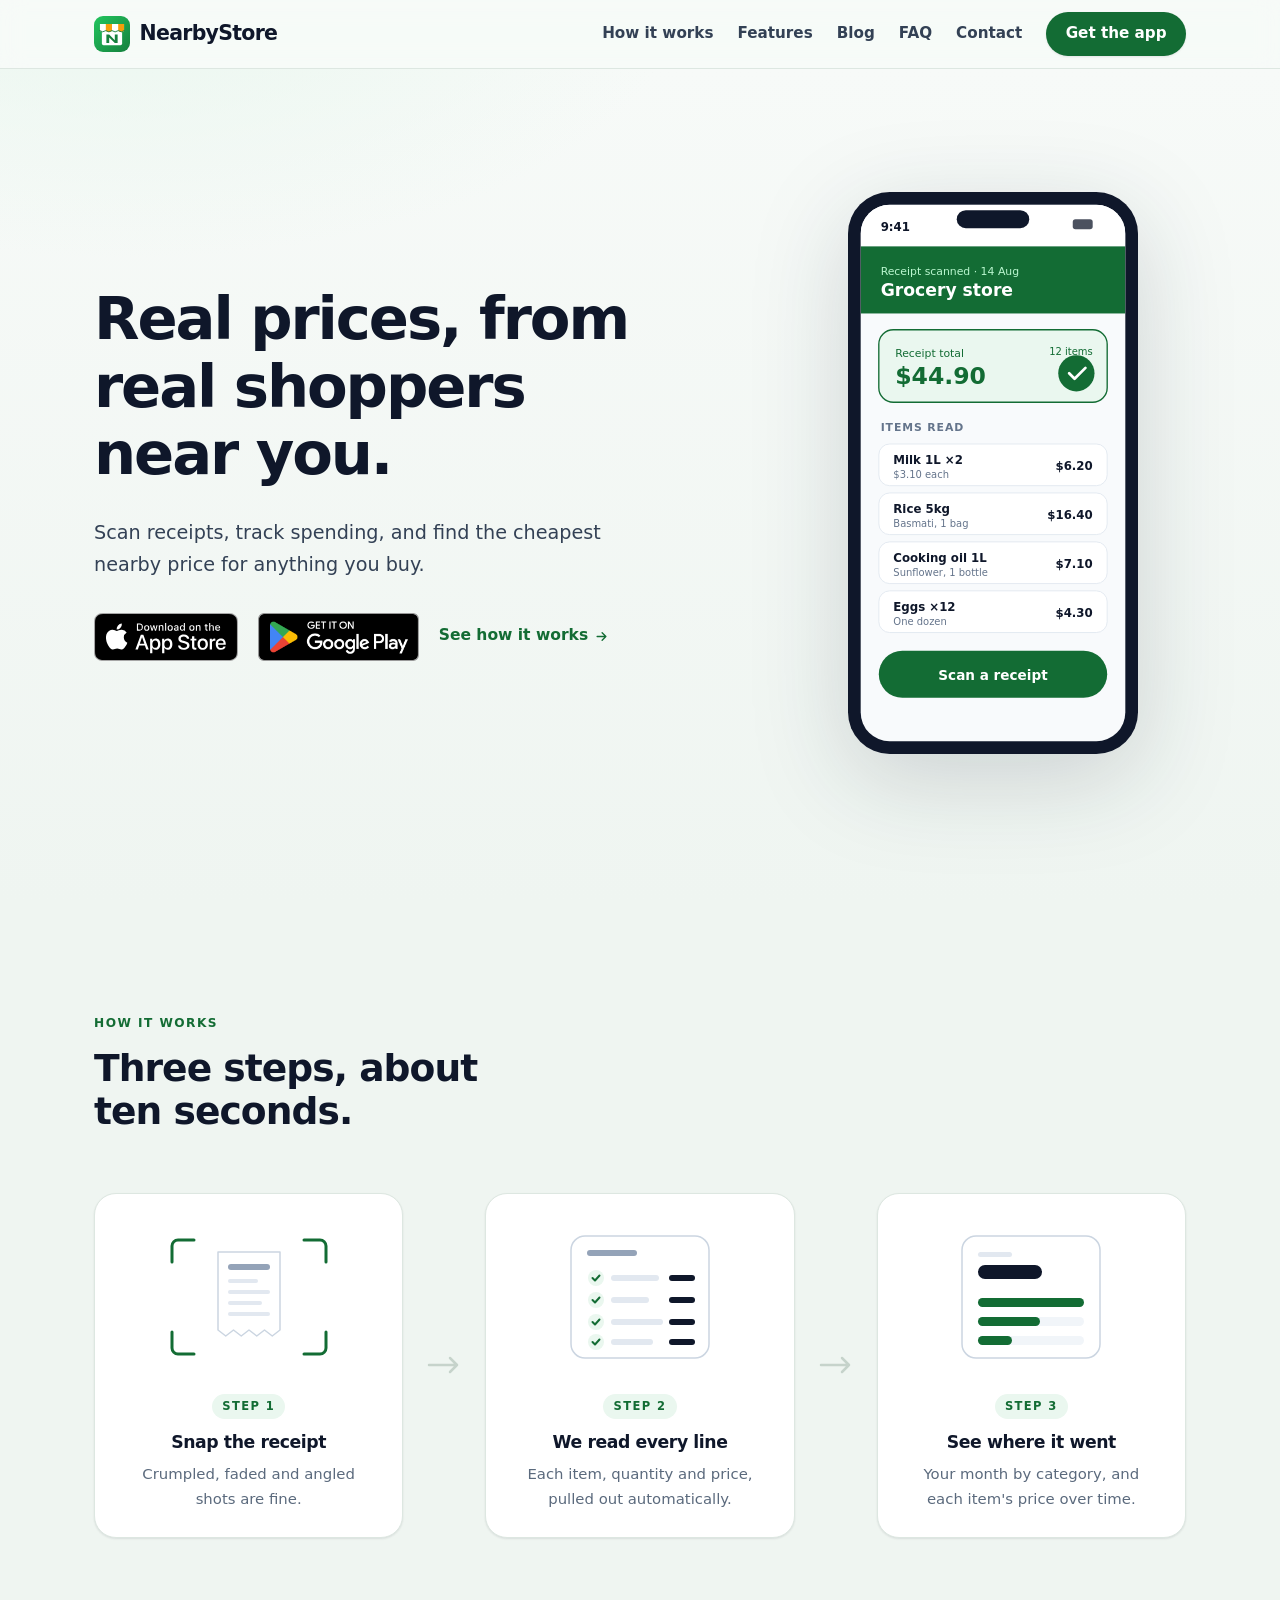
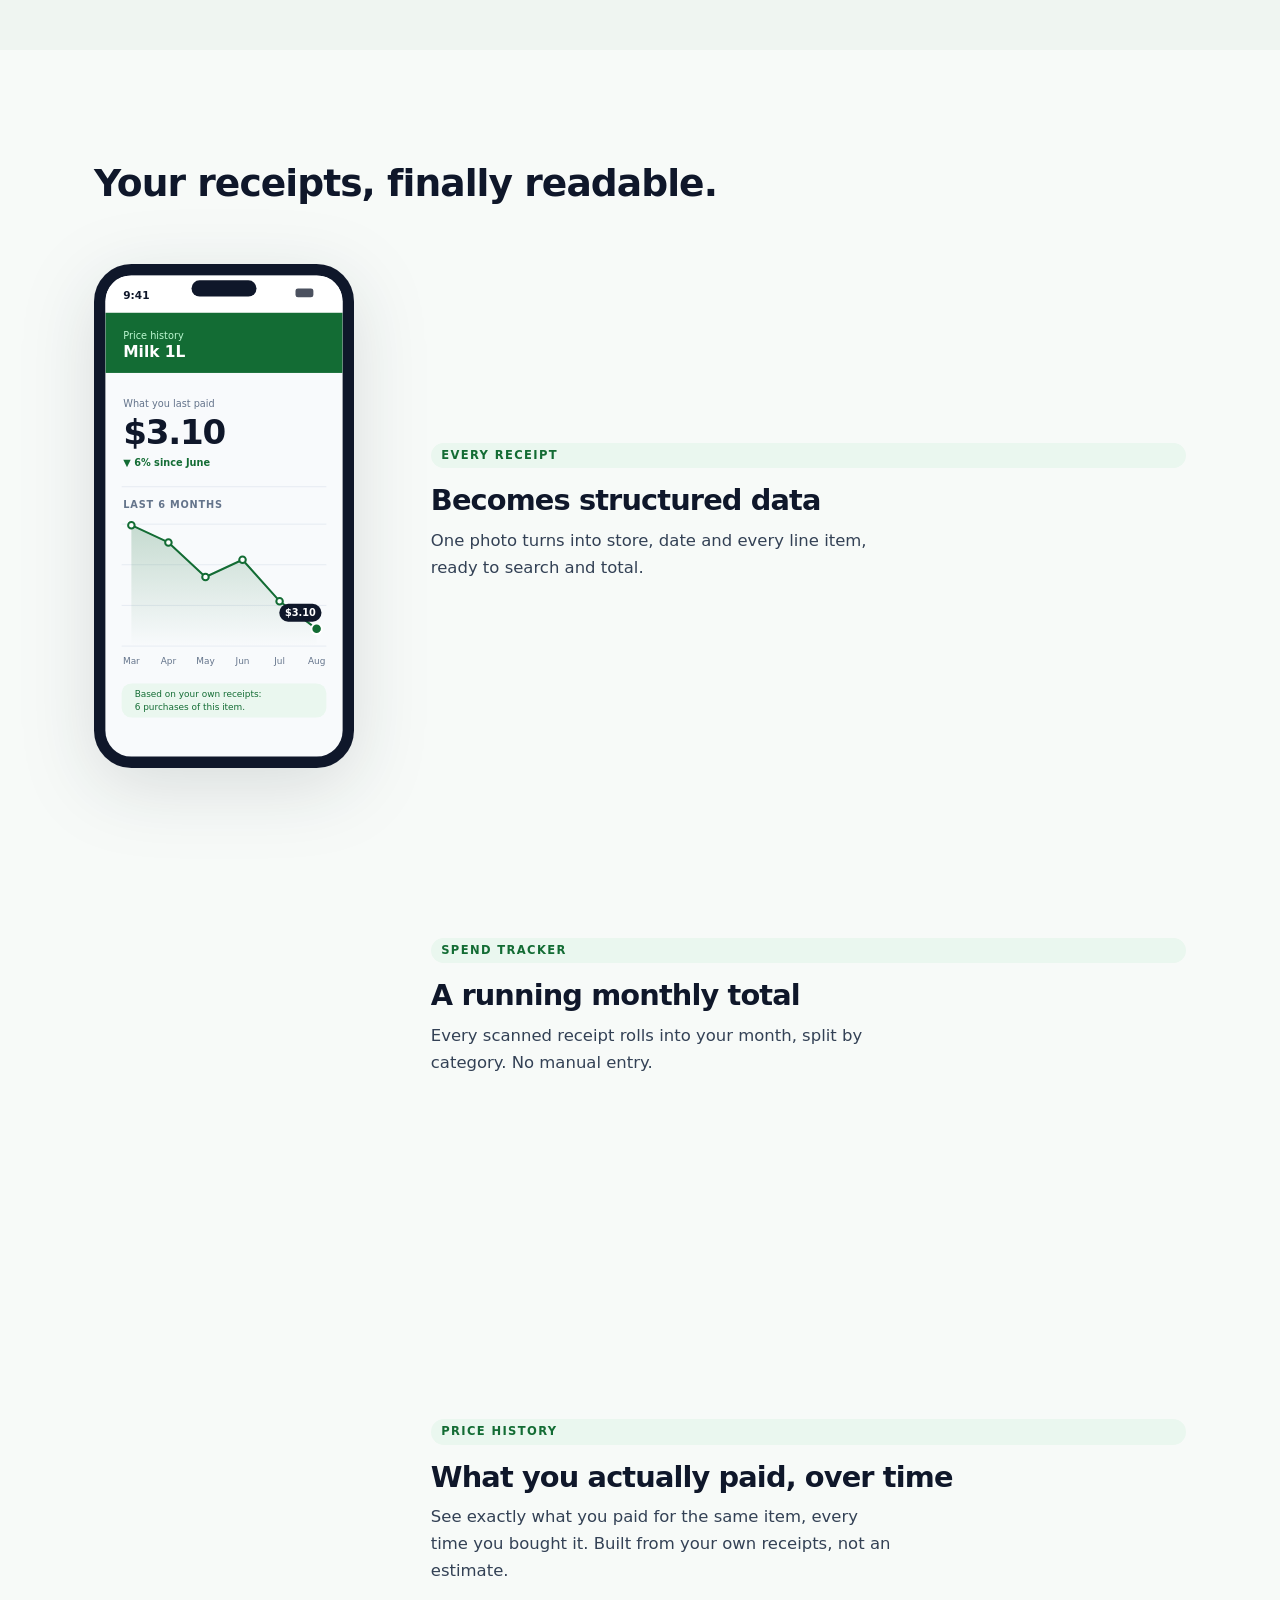
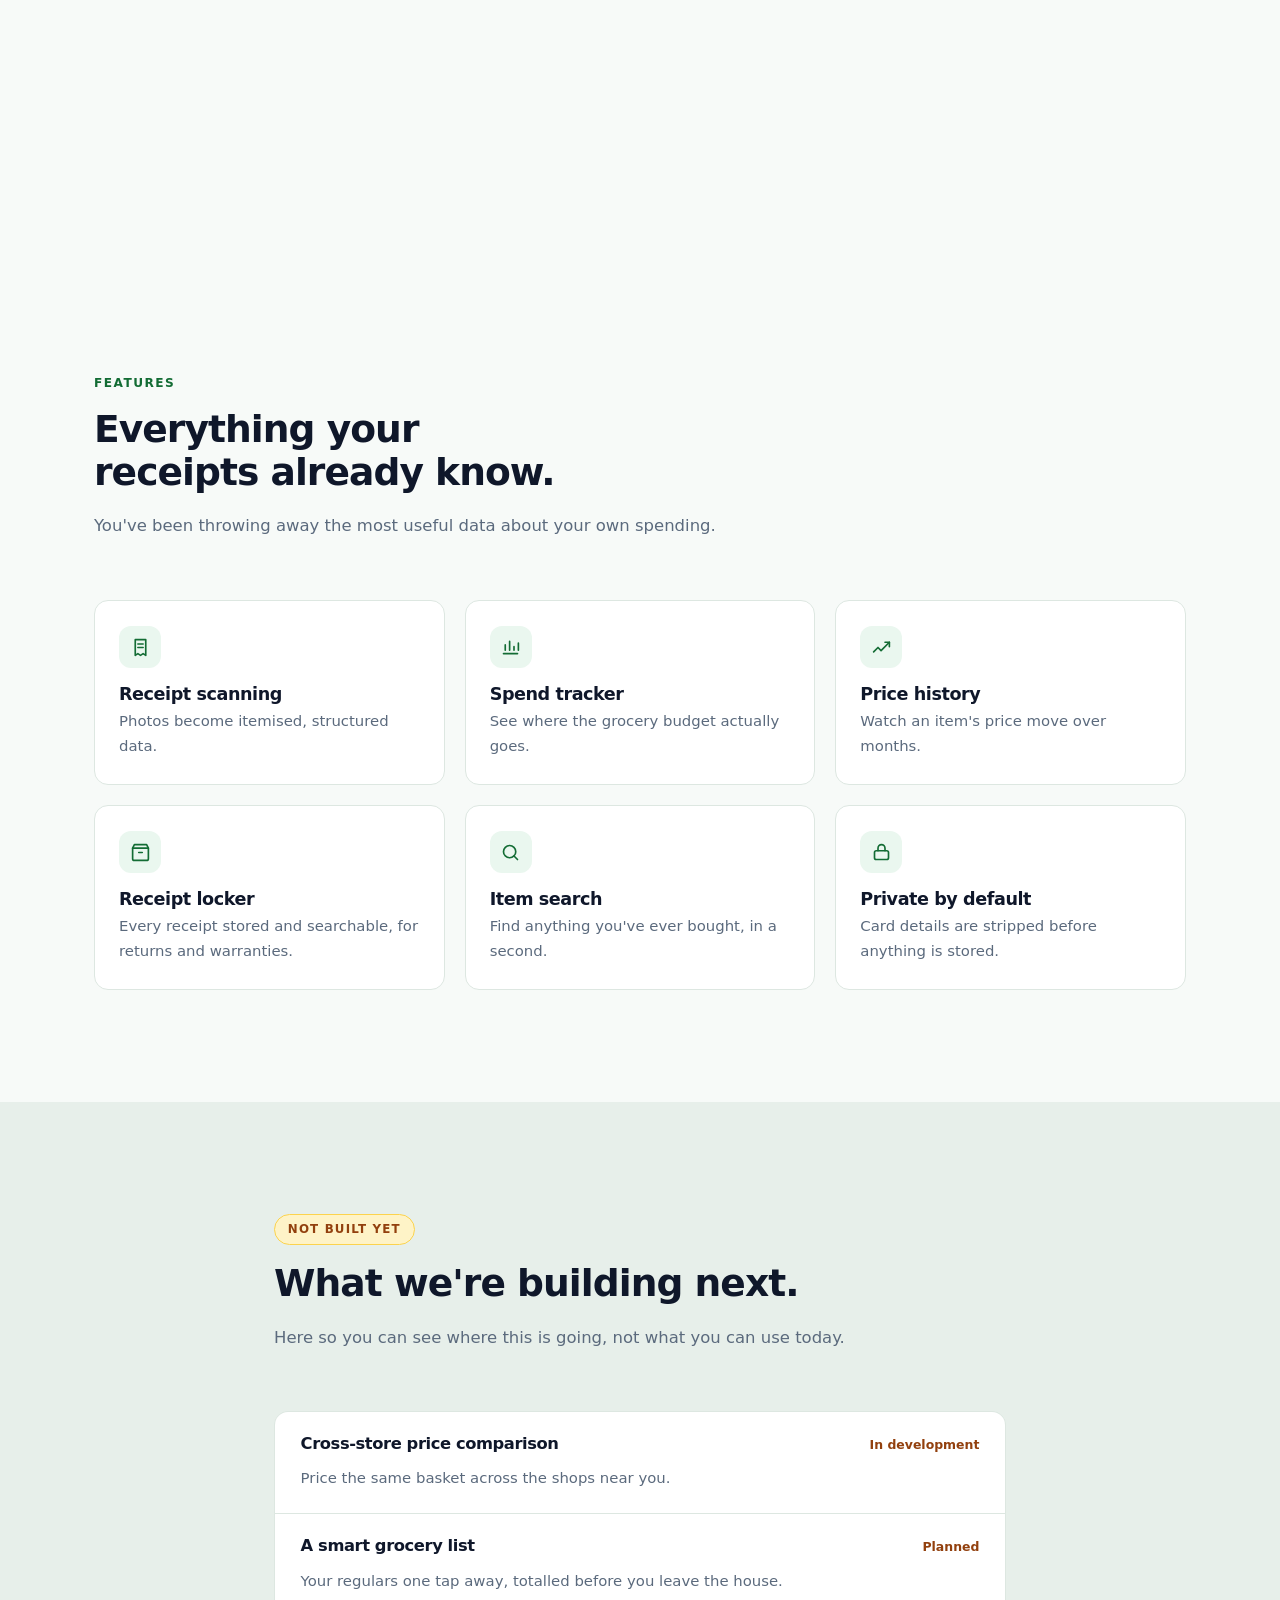
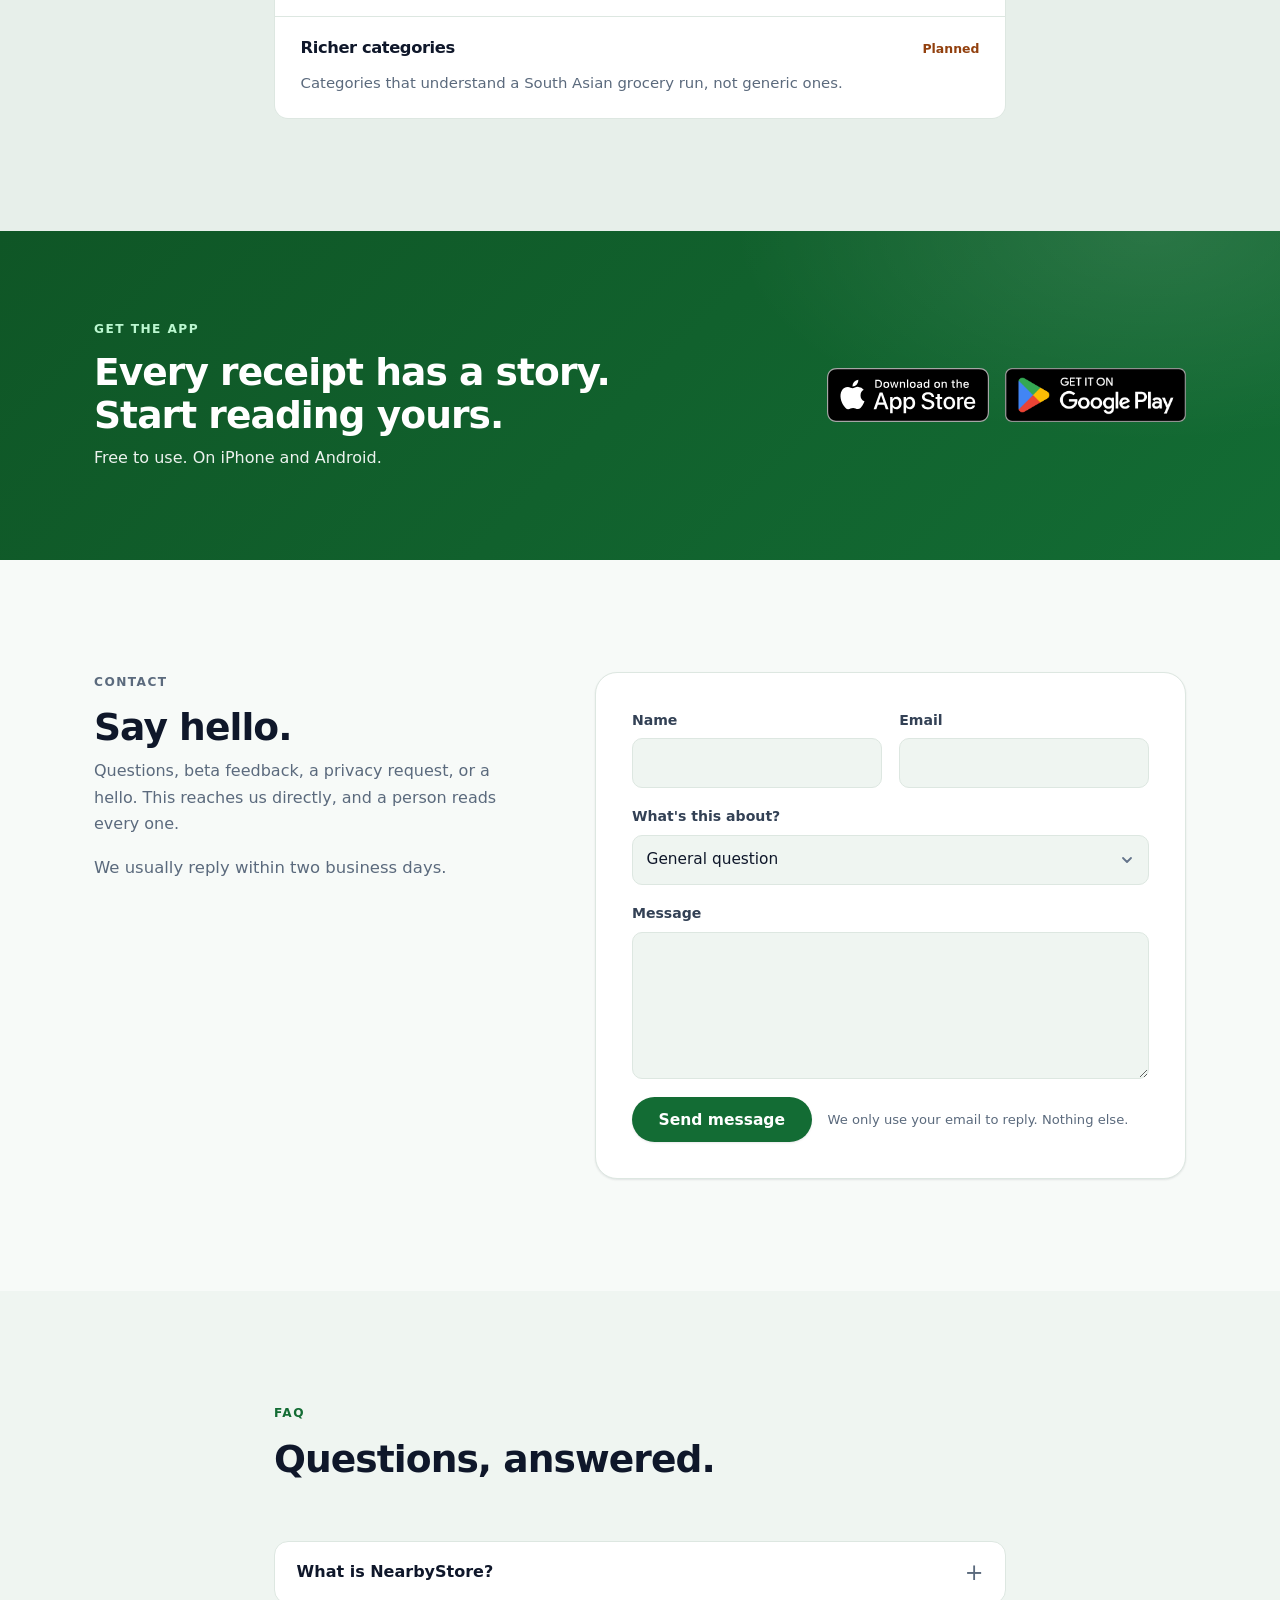
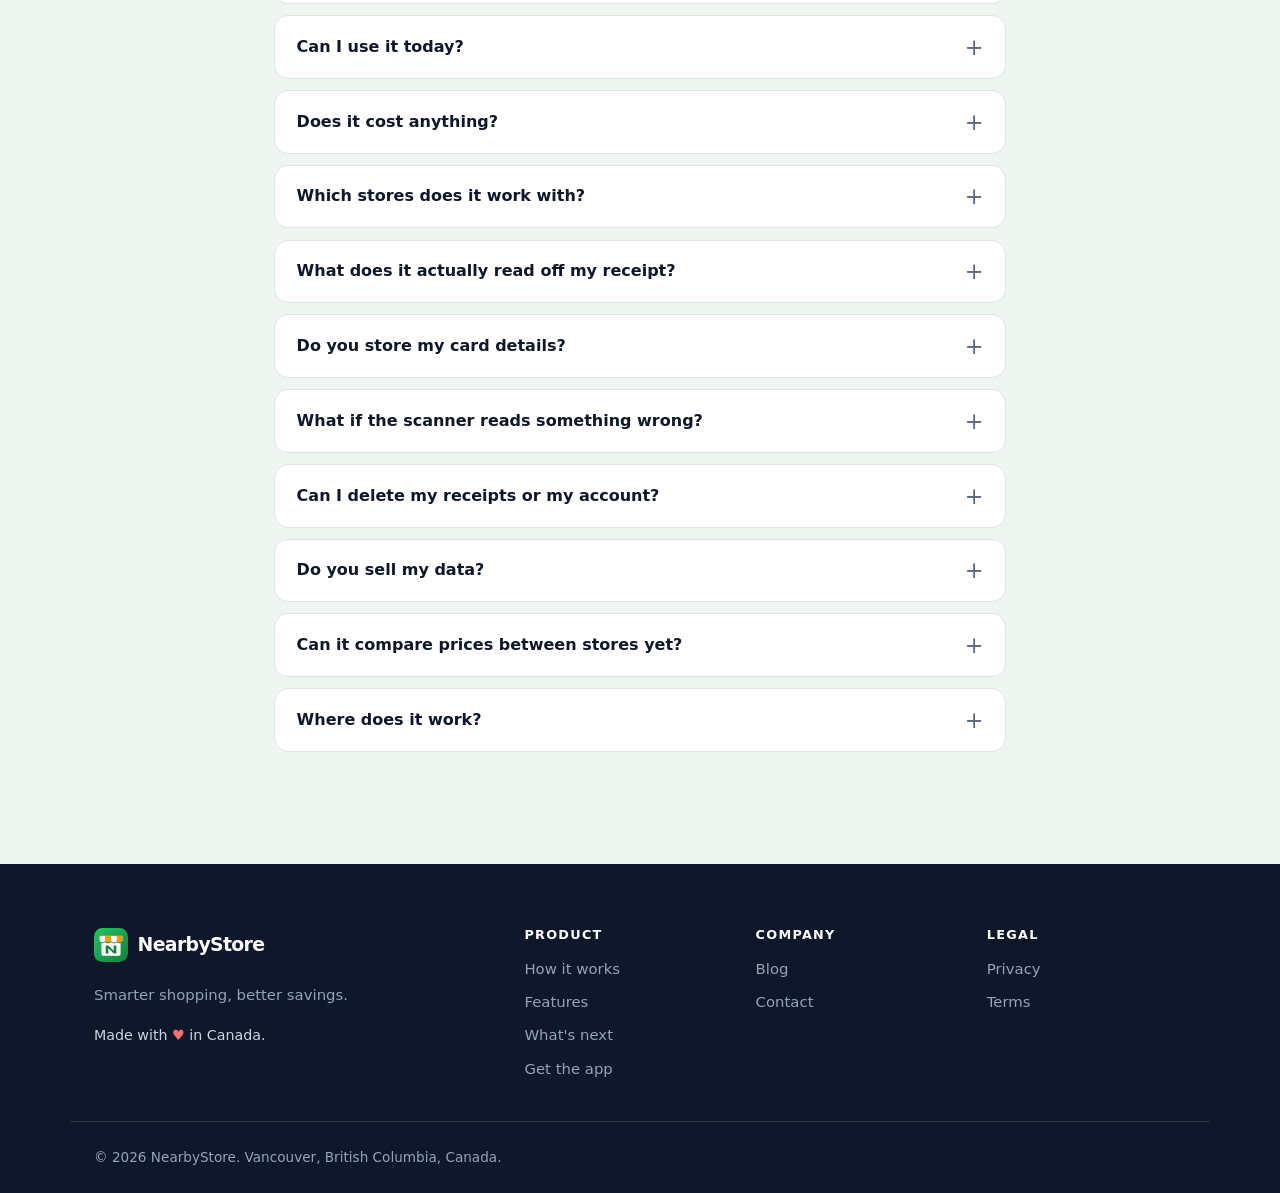
==== commit 8d44cdc2: "Link Google Play badge now that the Android app is live Make the Google Play badge a real link sized" ====
--- a/index.html
+++ b/index.html
@@ -71,9 +71,9 @@
             <a class="store-badge" href="https://apps.apple.com/ca/app/nearbystore-ca/id6810809687" target="_blank" rel="noopener">
               <img src="assets/app-store-badge.svg?v=3" alt="Download on the App Store" width="144" height="48" />
             </a>
-            <span class="store-badge store-badge--sm">
-              <img src="assets/google-play-badge.png?v=3" alt="Google Play: Android app coming soon" width="114" height="34" />
-            </span>
+            <a class="store-badge" href="https://play.google.com/store/apps/details?id=ca.nearbystore.app" target="_blank" rel="noopener">
+              <img src="assets/google-play-badge.png?v=3" alt="Get it on Google Play" width="161" height="48" />
+            </a>
             <a class="link-arrow" href="#how">
               See how it works
               <svg viewBox="0 0 24 24" aria-hidden="true" width="15" height="15"><path fill="none" stroke="currentColor" stroke-width="2.2" stroke-linecap="round" stroke-linejoin="round" d="M5 12h14m-6-6 6 6-6 6"/></svg>
@@ -338,16 +338,15 @@
         <div class="cta-copy">
           <p class="eyebrow">Get the app</p>
           <h2 id="download-title">Every receipt has a story. Start reading yours.</h2>
-          <p>Free to use. On iPhone today, Android soon.</p>
+          <p>Free to use. On iPhone and Android.</p>
         </div>
         <div class="cta-badges">
           <a class="store-badge store-badge--lg" href="https://apps.apple.com/ca/app/nearbystore-ca/id6810809687" target="_blank" rel="noopener">
             <img src="assets/app-store-badge.svg?v=3" alt="Download on the App Store" width="162" height="54" />
           </a>
-          <span class="store-badge store-badge--sm store-badge--soon">
-            <img src="assets/google-play-badge.png?v=3" alt="Google Play: Android app coming soon" width="134" height="40" />
-            <span class="soon-tag" aria-hidden="true">Soon</span>
-          </span>
+          <a class="store-badge store-badge--lg" href="https://play.google.com/store/apps/details?id=ca.nearbystore.app" target="_blank" rel="noopener">
+            <img src="assets/google-play-badge.png?v=3" alt="Get it on Google Play" width="181" height="54" />
+          </a>
         </div>
       </div>
     </section>
@@ -435,7 +434,7 @@
           </details>
           <details class="reveal">
             <summary>Can I use it today?</summary>
-            <p>Yes. NearbyStore is live on the <a href="https://apps.apple.com/ca/app/nearbystore-ca/id6810809687" target="_blank" rel="noopener">iOS App Store</a> today. The Android app is still in development and hasn't been published to Google Play yet.</p>
+            <p>Yes. NearbyStore is live on the <a href="https://apps.apple.com/ca/app/nearbystore-ca/id6810809687" target="_blank" rel="noopener">iOS App Store</a> and <a href="https://play.google.com/store/apps/details?id=ca.nearbystore.app" target="_blank" rel="noopener">Google Play</a> today.</p>
           </details>
           <details class="reveal">
             <summary>Does it cost anything?</summary>
@@ -546,7 +545,7 @@
         "@type": "SoftwareApplication",
         "name": "NearbyStore",
         "applicationCategory": "FinanceApplication",
-        "operatingSystem": "iOS",
+        "operatingSystem": "iOS, Android",
         "url": "https://apps.apple.com/ca/app/nearbystore-ca/id6810809687",
         "description": "Photograph a grocery receipt. NearbyStore reads every line item, tracks what you spend each month, and shows how prices move on the things you buy regularly.",
         "publisher": { "@id": "https://nearbystore.ca/#org" },
@@ -556,7 +555,7 @@
         "@type": "FAQPage",
         "mainEntity": [
           { "@type": "Question", "name": "What is NearbyStore?", "acceptedAnswer": { "@type": "Answer", "text": "A grocery receipt app. You photograph a receipt, it reads every line item, and it turns your own shopping history into a monthly spending picture and a price record for the things you buy again and again." } },
-          { "@type": "Question", "name": "Can I use it today?", "acceptedAnswer": { "@type": "Answer", "text": "Yes. NearbyStore is live on the iOS App Store today. The Android app is still in development and hasn't been published to Google Play yet." } },
+          { "@type": "Question", "name": "Can I use it today?", "acceptedAnswer": { "@type": "Answer", "text": "Yes. NearbyStore is live on the iOS App Store and Google Play today." } },
           { "@type": "Question", "name": "Does it cost anything?", "acceptedAnswer": { "@type": "Answer", "text": "Yes, it's free to use. We haven't set pricing for the future, and if that ever changes, we'll tell existing users well before it happens." } },
           { "@type": "Question", "name": "Which stores does it work with?", "acceptedAnswer": { "@type": "Answer", "text": "Any store that prints a receipt. The scanner reads the paper, so it doesn't depend on a partnership, a loyalty card, or a store integration." } },
           { "@type": "Question", "name": "What does it actually read off my receipt?", "acceptedAnswer": { "@type": "Answer", "text": "The store, the date, and each line item: description, quantity, unit price and line total, plus the receipt totals." } },
--- a/styles.css
+++ b/styles.css
@@ -122,17 +122,6 @@
 .store-badge:focus-visible { outline: 2px solid var(--brand); outline-offset: 3px; }
 .store-badge img { display: block; height: 48px; width: auto; }
 .store-badge--lg img { height: 54px; }
-.store-badge--sm img { height: 34px; }
-.cta-badges .store-badge--sm img { height: 40px; }
-
-.store-badge--sm, .store-badge--soon { cursor: default; }
-.soon-tag {
-  position: absolute; top: -9px; right: -9px;
-  background: var(--accent); color: #422006;
-  font-size: .66rem; font-weight: 800; letter-spacing: .08em; text-transform: uppercase; line-height: 1;
-  padding: .32rem .55rem; border-radius: 999px;
-  box-shadow: 0 2px 6px rgba(15, 23, 42, .18);
-}
 
 /* A plain text link that still reads as an action. */
 .link-arrow {
@@ -551,7 +540,6 @@
   .footer-inner { grid-template-columns: 1fr; }
   .cta-inner { flex-direction: column; align-items: flex-start; }
   .store-badge--lg img { height: 44px; }
-  .cta-badges .store-badge--sm img { height: 34px; }
   .field-row { grid-template-columns: 1fr; }
   .next-list li { grid-template-columns: 1fr; }
   .next-list .next-when { grid-row: auto; grid-column: 1; }
